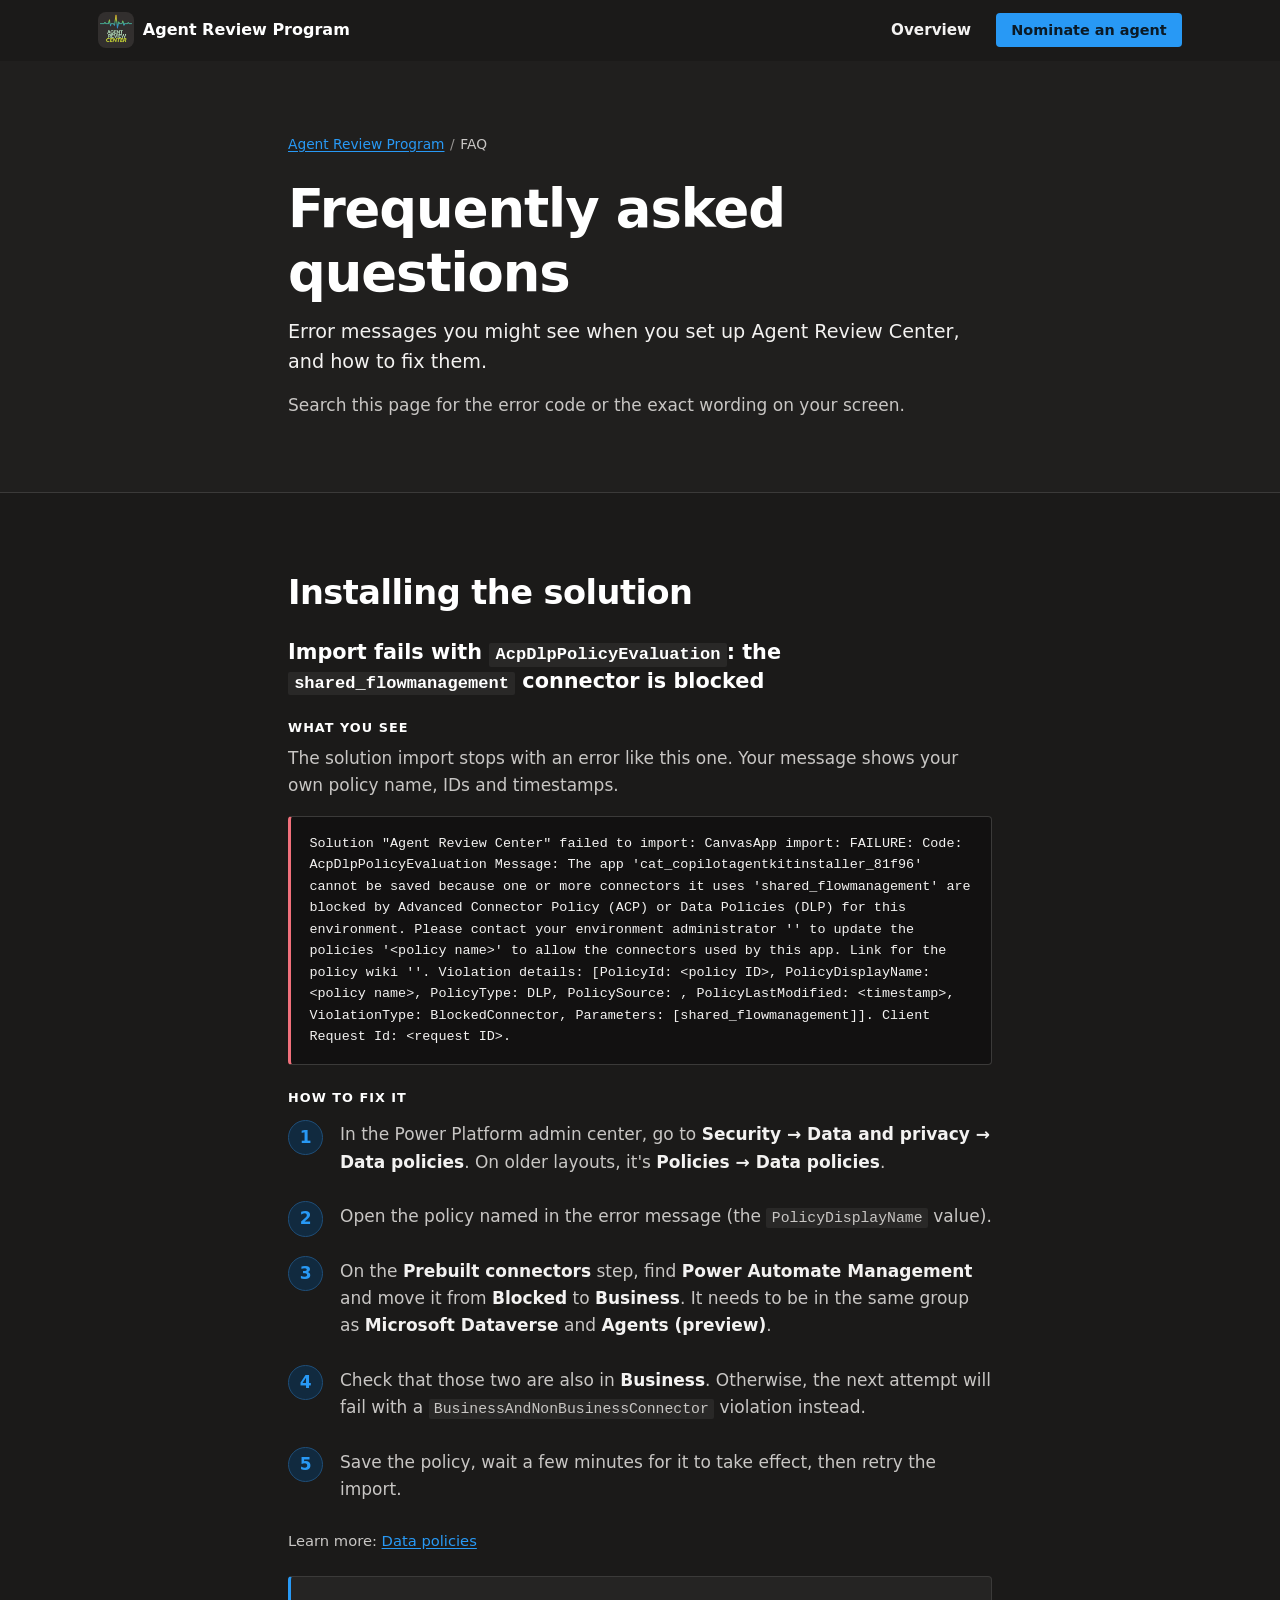
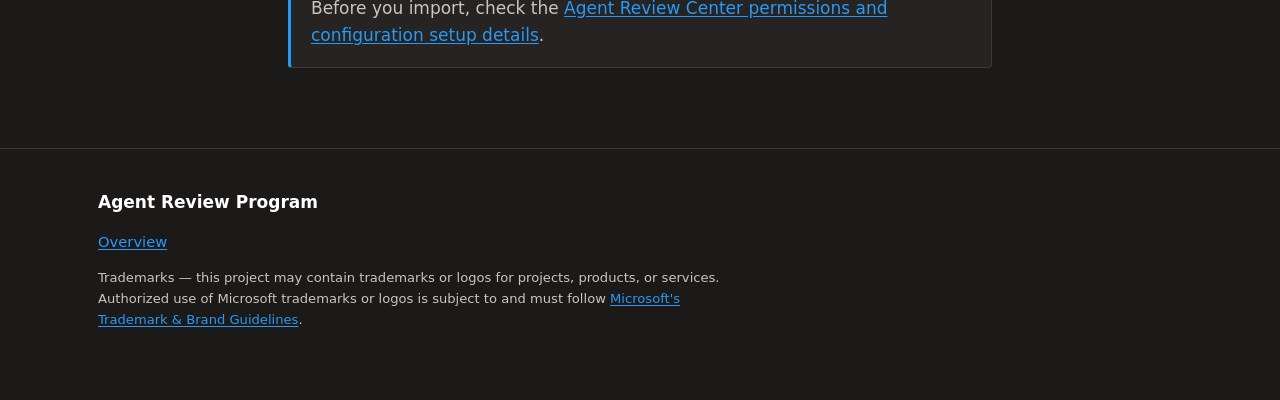
==== docs/faq.html @ d559a7c4 "Add collapsible ARC permissions/configuration setup details and FAQ page - index.html: 'Show details" ====
<!DOCTYPE html>
<html lang="en">
<head>
<meta charset="utf-8">
<meta name="viewport" content="width=device-width, initial-scale=1">
<title>FAQ — Agent Review Program</title>
<meta name="description" content="Error messages you might see when you set up Agent Review Center, and how to fix them.">
<meta name="color-scheme" content="dark">
<link rel="canonical" href="https://microsoft.github.io/AI-Solution-Review/faq.html">
<link rel="icon" href="assets/logo.png" type="image/png">
<link rel="apple-touch-icon" href="assets/logo.png">
<link rel="stylesheet" href="styles.css">
<script>document.documentElement.classList.add('js');</script>
</head>
<body class="page--reference">

<a class="skip" href="#main">Skip to main content</a>

<header class="site-header">
  <div class="wrap site-header__inner">
    <a class="brand" href="./">
      <!-- alt is empty because the wordmark beside it already names the link -->
      <img class="brand__mark" src="assets/logo.png" alt="" width="280" height="280" decoding="async">
      <span class="brand__text">Agent Review Program</span>
    </a>

    <a class="site-header__link" href="./">Overview</a>
    <a class="btn btn--primary btn--sm site-header__cta" href="./#nominate">Nominate an agent</a>
  </div>
</header>

<main id="main">

  <section class="pagehead">
    <div class="wrap wrap--narrow">
      <nav class="crumbs" aria-label="Breadcrumb">
        <ol>
          <li><a href="./">Agent Review Program</a></li>
          <li aria-current="page">FAQ</li>
        </ol>
      </nav>
      <h1 class="pagehead__title">Frequently asked questions</h1>
      <p class="pagehead__lede">
        Error messages you might see when you set up Agent Review Center, and how to fix them.
      </p>
      <p class="pagehead__body">
        Search this page for the error code or the exact wording on your screen.
      </p>
    </div>
  </section>

  <!-- ===================== INSTALLING THE SOLUTION =====================
       One <article class="faq"> per error. Give each a stable id so it can
       be linked to directly, and replace tenant-specific values in quoted
       error messages (policy names, IDs, timestamps) with placeholders:
       this page is public.
       ==================================================================== -->
  <section class="section" aria-labelledby="faq-install-h">
    <div class="wrap wrap--narrow">
      <h2 class="section__title" id="faq-install-h">Installing the solution</h2>

      <article class="faq" id="acp-dlp-blocked-connector" aria-labelledby="acp-dlp-blocked-connector-h">
        <h3 class="faq__question" id="acp-dlp-blocked-connector-h">
          Import fails with <code>AcpDlpPolicyEvaluation</code>: the <code>shared_flowmanagement</code> connector is blocked
        </h3>

        <h4 class="faq__label">What you see</h4>
        <p>The solution import stops with an error like this one. Your message shows your own policy name, IDs and timestamps.</p>
        <pre class="error-message"><code>Solution "Agent Review Center" failed to import: CanvasApp import: FAILURE: Code: AcpDlpPolicyEvaluation Message: The app 'cat_copilotagentkitinstaller_81f96' cannot be saved because one or more connectors it uses 'shared_flowmanagement' are blocked by Advanced Connector Policy (ACP) or Data Policies (DLP) for this environment. Please contact your environment administrator '' to update the policies '&lt;policy name&gt;' to allow the connectors used by this app. Link for the policy wiki ''. Violation details: [PolicyId: &lt;policy ID&gt;, PolicyDisplayName: &lt;policy name&gt;, PolicyType: DLP, PolicySource: , PolicyLastModified: &lt;timestamp&gt;, ViolationType: BlockedConnector, Parameters: [shared_flowmanagement]]. Client Request Id: &lt;request ID&gt;.</code></pre>

        <h4 class="faq__label">How to fix it</h4>
        <ol class="steps--numbered">
          <li class="steps__item">
            <p>In the Power Platform admin center, go to <strong>Security &rarr; Data and privacy &rarr; Data policies</strong>. On older layouts, it's <strong>Policies &rarr; Data policies</strong>.</p>
          </li>
          <li class="steps__item">
            <p>Open the policy named in the error message (the <code>PolicyDisplayName</code> value).</p>
          </li>
          <li class="steps__item">
            <p>On the <strong>Prebuilt connectors</strong> step, find <strong>Power Automate Management</strong> and move it from <strong>Blocked</strong> to <strong>Business</strong>. It needs to be in the same group as <strong>Microsoft Dataverse</strong> and <strong>Agents (preview)</strong>.</p>
          </li>
          <li class="steps__item">
            <p>Check that those two are also in <strong>Business</strong>. Otherwise, the next attempt will fail with a <code>BusinessAndNonBusinessConnector</code> violation instead.</p>
          </li>
          <li class="steps__item">
            <p>Save the policy, wait a few minutes for it to take effect, then retry the import.</p>
          </li>
        </ol>

        <p class="learn-more">
          Learn more:
          <a href="https://learn.microsoft.com/en-us/power-platform/admin/wp-data-loss-prevention">Data policies</a>
        </p>
      </article>

      <div class="callout faq__more">
        <p>
          Before you import, check the
          <a href="./#permissions-setup">Agent Review Center permissions and configuration setup details</a>.
        </p>
      </div>
    </div>
  </section>

</main>

<footer class="site-footer">
  <div class="wrap site-footer__inner">
    <p class="site-footer__brand">Agent Review Program</p>
    <p class="site-footer__links"><a href="./">Overview</a></p>
    <p class="site-footer__legal">
      Trademarks — this project may contain trademarks or logos for projects, products, or services.
      Authorized use of Microsoft trademarks or logos is subject to and must follow
      <a href="https://www.microsoft.com/legal/intellectualproperty/trademarks/usage/general">Microsoft's Trademark &amp; Brand Guidelines</a>.
    </p>
  </div>
</footer>

<script src="main.js" defer></script>
</body>
</html>
---- docs/styles.css ----
/* =========================================================================
   Agent Review Program — landing site

   Visual language follows Fluent 2: communication blue as the single
   accent, Fluent neutral ramp, Segoe UI Variable, small radii (2/4/8) and
   Fluent's deliberately subtle elevation. No gradients on text or
   surfaces, no glows, no decorative texture — structure comes from
   hairline rules and spacing.
   ========================================================================= */

/* ---------- tokens ---------- */
:root {
  /* Forced dark. The page ships one palette so a shared link looks the same
     for everyone — see docs/README.md. Light values are no longer defined. */

  /* Fluent communication blue, lifted for contrast on dark */
  --brand:        #2899f5;
  --brand-hover:  #4aa9f7;
  --brand-press:  #1a86dd;
  --brand-soft:   #112a3f;
  --brand-border: #1f4e78;

  /* Fluent neutrals */
  --ink:          #ffffff;
  --text:         #f3f2f1;
  --text-muted:   #c8c6c4;
  --text-faint:   #979593;   /* decorative use only, never body text */

  --border:       #3b3a39;
  --border-strong:#5d5b59;

  --bg:           #1b1a19;
  --bg-alt:       #201f1e;
  --bg-deep:      #121111;
  --surface:      #252423;
  --surface-2:    #292827;
  --surface-3:    #3b3a39;

  --ok:           #6bb700;
  --ok-soft:      #0d2b0d;
  --bad:          #f1707b;
  --bad-soft:     #3b1319;

  /* Fluent uses small radii; this is a large part of not looking generic */
  --radius-sm: 2px;
  --radius:    4px;
  --radius-lg: 8px;

  /* Fluent elevation — deepened for a dark surface */
  --shadow-2:  0 0.5px 1.5px rgba(0,0,0,.4);
  --shadow-4:  0 1.2px 3.6px rgba(0,0,0,.4);
  --shadow-8:  0 3.2px 7.2px rgba(0,0,0,.45);
  --shadow-16: 0 6.4px 14.4px rgba(0,0,0,.5);

  --maxw: 1140px;
  --maxw-narrow: 760px;

  --font: "Segoe UI Variable Text", "Segoe UI", system-ui, -apple-system,
          "Helvetica Neue", Arial, sans-serif;
  --font-display: "Segoe UI Variable Display", "Segoe UI", system-ui, -apple-system,
          "Helvetica Neue", Arial, sans-serif;
  --font-mono: ui-monospace, "Cascadia Mono", "Segoe UI Mono", Consolas, monospace;

  --agentpill-bg: #0f3a5f;
  --agentpill-fg: #f3f2f1;
}

/* ---------- base ---------- */
*, *::before, *::after { box-sizing: border-box; }

html {
  /* forced dark: also makes scrollbars, form controls and the video
     player chrome render dark regardless of the OS preference */
  color-scheme: dark;
  background: var(--bg);
  scroll-behavior: smooth;
  scroll-padding-top: 80px;
}

body {
  margin: 0;
  font-family: var(--font);
  font-size: 17px;
  line-height: 1.6;
  color: var(--text);
  background: var(--bg);
  -webkit-font-smoothing: antialiased;
}

h1, h2, h3, h4 {
  font-family: var(--font-display);
  color: var(--ink);
  line-height: 1.2;
  margin: 0 0 .5em;
  font-weight: 600;
}
p { margin: 0 0 1rem; }
p:last-child { margin-bottom: 0; }

a { color: var(--brand); text-decoration: underline; text-underline-offset: 2px; }
a:hover { color: var(--brand-hover); }

code {
  font-family: var(--font-mono);
  font-size: .87em;
  background: var(--surface-2);
  border-radius: var(--radius-sm);
  padding: .12em .36em;
}

img { max-width: 100%; }

:focus-visible { outline: 2px solid var(--brand); outline-offset: 2px; border-radius: var(--radius-sm); }

.visually-hidden {
  position: absolute !important;
  width: 1px; height: 1px; padding: 0; margin: -1px;
  overflow: hidden; clip: rect(0 0 0 0); clip-path: inset(50%);
  white-space: nowrap; border: 0;
}

.skip {
  position: absolute; left: 50%; top: .5rem;
  transform: translate(-50%, -160%);
  z-index: 100;
  background: var(--brand); color: #0b1a26;
  padding: .6rem 1.1rem; border-radius: var(--radius);
  text-decoration: none; font-weight: 600;
}
.skip:focus { transform: translate(-50%, 0); color: #0b1a26; }

.wrap { width: 100%; max-width: var(--maxw); margin-inline: auto; padding-inline: 28px; }
.wrap--narrow { max-width: var(--maxw-narrow); }

/* ---------- scroll reveal: a short fade, nothing more ---------- */
.js [data-reveal] { opacity: 0; transform: translateY(8px); }
.js [data-reveal].is-visible {
  opacity: 1; transform: none;
  transition: opacity .35s ease-out, transform .35s ease-out;
  transition-delay: var(--d, 0ms);
}

/* ---------- header ---------- */
.site-header {
  position: sticky; top: 0; z-index: 50;
  background: var(--bg);
  border-bottom: 1px solid transparent;
  transition: border-color .15s linear;
}
.site-header.is-stuck { border-bottom-color: var(--border); }

.site-header__inner { display: flex; align-items: center; gap: 1.25rem; min-height: 60px; }

.brand {
  display: inline-flex; align-items: center; gap: .55rem;
  color: var(--ink); text-decoration: none;
  font-family: var(--font-display); font-weight: 600; font-size: 1rem;
  white-space: nowrap; flex-shrink: 0;
}
.brand__mark {
  display: block; flex-shrink: 0;
  width: 36px; height: 36px;
  border-radius: var(--radius-lg);
}

.site-header__cta { flex-shrink: 0; margin-left: auto; }
.site-header__link {
  margin-left: auto;
  padding: .4rem .3rem;
  color: var(--text);
  font-size: .95rem;
  font-weight: 600;
  text-decoration: none;
  white-space: nowrap;
}
.site-header__link:hover { color: var(--ink); text-decoration: underline; }
.site-header__link + .site-header__cta { margin-left: 0; }

/* ---------- quick navigation ---------- */
.quick-nav {
  position: sticky;
  top: 60px;
  z-index: 45;
  background: var(--bg);
  border-bottom: 1px solid var(--border);
  box-shadow: var(--shadow-2);
}
.quick-nav__inner {
  display: block;
  width: 100%;
  margin-inline: auto;
  padding: .5rem 20px 0;
}
.quick-nav__label {
  display: block;
  padding-bottom: .15rem;
  color: var(--ink);
  font-size: .95rem;
  font-weight: 600;
  letter-spacing: .01em;
}
.quick-nav__list {
  display: flex;
  align-items: stretch;
  gap: .1rem;
  width: 100%;
  min-width: 0;
  margin: 0;
  padding: 0;
  overflow-x: auto;
  list-style: none;
  scrollbar-width: none;
  -ms-overflow-style: none;
  scroll-snap-type: x proximity;
}
.quick-nav__list::-webkit-scrollbar { display: none; }
.quick-nav__link {
  display: flex;
  align-items: center;
  min-height: 52px;
  padding: .7rem .65rem;
  border-bottom: 2px solid transparent;
  color: var(--text-muted);
  font-size: .95rem;
  font-weight: 600;
  line-height: 1.25;
  text-decoration: none;
  white-space: nowrap;
  scroll-snap-align: start;
}
.quick-nav__link:hover {
  background: var(--surface);
  color: var(--ink);
}
.quick-nav__link[aria-current="location"] {
  border-bottom-color: var(--brand);
  color: var(--ink);
}
.quick-nav__link:focus-visible { outline-offset: -3px; }

@media (min-width: 1760px) {
  .quick-nav {
    position: fixed;
    top: 50%;
    right: max(12px, calc((100vw - var(--maxw)) / 2 - 286px));
    width: 270px;
    transform: translateY(-50%);
    border: 1px solid var(--border);
    border-radius: var(--radius-lg);
    background: var(--surface);
    box-shadow: var(--shadow-8);
  }
  .quick-nav__inner {
    display: block;
    min-height: 0;
    padding: .9rem 0;
  }
  .quick-nav__label {
    display: block;
    padding: 0 1rem .7rem;
    font-size: .95rem;
  }
  .quick-nav__list {
    display: block;
    overflow: visible;
  }
  .quick-nav__link {
    min-height: 48px;
    padding: .7rem 1rem;
    border-bottom: 0;
    border-left: 2px solid transparent;
    white-space: normal;
  }
  .quick-nav__link[aria-current="location"] {
    border-left-color: var(--brand);
    background: var(--surface-2);
  }
}

/* ---------- buttons: solid fills, no gradients, no lift ---------- */
.btn {
  display: inline-flex; align-items: center; justify-content: center; gap: .4rem;
  font-family: var(--font); font-weight: 600; font-size: 1rem; line-height: 1.25;
  padding: .66rem 1.35rem; border-radius: var(--radius);
  border: 1px solid transparent; text-decoration: none; cursor: pointer;
  transition: background-color .1s linear, border-color .1s linear, color .1s linear;
}
/* Dark brand blue is light enough that the label must be dark to pass AA. */
.btn--primary { background: var(--brand); color: #0b1a26; }
.btn--primary:hover { background: var(--brand-hover); color: #0b1a26; }
.btn--primary:active { background: var(--brand-press); color: #0b1a26; }

.btn--ghost { background: transparent; color: var(--ink); border-color: var(--border-strong); }
.btn--ghost:hover { background: var(--surface-2); color: var(--ink); border-color: var(--text-faint); }

.btn--sm { font-size: .9rem; padding: .44rem .9rem; }
.btn--lg { font-size: 1.05rem; padding: .8rem 1.7rem; }

/* ---------- hero ---------- */
.hero { background: var(--bg); border-bottom: 1px solid var(--border); }

.hero__inner {
  display: grid;
  grid-template-columns: minmax(0, 1fr) minmax(0, 1fr);
  gap: clamp(2rem, 5vw, 4.5rem);
  align-items: center;
  padding-block: clamp(3rem, 7vw, 5.5rem);
}

/* a plain typographic label, not a badge */
.eyebrow {
  text-transform: uppercase; letter-spacing: .08em;
  font-size: .76rem; font-weight: 600; color: var(--text-muted);
  margin: 0 0 1.1rem;
}

.hero__title {
  font-size: clamp(2.3rem, 5vw, 3.5rem);
  letter-spacing: -.02em; line-height: 1.08;
  margin-bottom: 1.1rem;
  max-width: 15ch;
}

.hero__lede {
  font-size: clamp(1.08rem, 1.7vw, 1.22rem);
  line-height: 1.5; color: var(--text); margin-bottom: 1.4rem;
  max-width: 46ch;
}
.hero__body { color: var(--text-muted); max-width: 52ch; font-size: 1rem; }
.hero__actions { display: flex; flex-wrap: wrap; gap: .7rem; margin-top: 1.8rem; }

.hero__trust {
  display: flex; flex-wrap: wrap; gap: .4rem 1.5rem;
  list-style: none; margin: 1.9rem 0 0; padding: 1.1rem 0 0;
  border-top: 1px solid var(--border);
  font-size: .9rem; color: var(--text-muted);
}
.hero__trust li { display: inline-flex; align-items: center; gap: .45rem; }
.hero__trust svg { color: var(--text-faint); flex-shrink: 0; }

/* ---------- hero product shot ---------- */
.hero__visual { position: relative; }
.hero__shot {
  display: block; width: 100%; height: auto;
  border: 1px solid var(--border-strong);
  border-radius: var(--radius-lg);
  box-shadow: var(--shadow-8);
}
/* ---------- sections ---------- */
.section { padding-block: clamp(3rem, 6.5vw, 5rem); }
.section--alt { background: var(--bg-alt); border-block: 1px solid var(--border); }
.section--cta { background: var(--bg); border-top: 1px solid var(--border); }

.section__head { max-width: 58ch; margin-bottom: 2.2rem; }
.section__title { font-size: clamp(1.6rem, 2.9vw, 2.1rem); letter-spacing: -.016em; margin-bottom: .45rem; }
.section__lede { color: var(--text-muted); font-size: 1.02rem; margin: 0; }

/* ---------- screenshot gallery ---------- */
/* One up. These carry fine UI detail — scores, rule IDs, stat tiles — so they
   are shown full width at roughly half their native 2524px so the text in
   them stays legible on both standard and high-DPI screens. */
.gallery { display: grid; grid-template-columns: 1fr; gap: 3.25rem; }
.shot { margin: 0; }
.shot__img {
  display: block; width: 100%; height: auto;
  border: 1px solid var(--border-strong);
  border-radius: var(--radius-lg);
  background: var(--surface);
  box-shadow: var(--shadow-4);
}
.shot figcaption {
  margin-top: 1rem; color: var(--text-muted);
  font-size: 1rem; line-height: 1.55; max-width: 68ch;
}
.shot figcaption strong {
  display: block; color: var(--ink);
  font-family: var(--font-display); font-weight: 600;
  font-size: 1.12rem; letter-spacing: -.012em;
  margin-bottom: .25rem;
}
/* ---------- video ---------- */
.video { margin: 0; }
.video__frame {
  position: relative; aspect-ratio: 16 / 9;
  border-radius: var(--radius-lg); overflow: hidden;
  border: 1px solid var(--border-strong);
  background: var(--bg-deep);
  box-shadow: var(--shadow-8);
}
.video__embed { position: absolute; inset: 0; width: 100%; height: 100%; border: 0; display: block; background: #000; }

.video figcaption { margin-top: .85rem; color: var(--text-muted); font-size: .94rem; text-align: center; }

/* ---------- how the program runs ---------- */
.timeline { list-style: none; margin: 0; padding: 0; max-width: 72ch; }
.timeline__item { position: relative; padding-left: 2.1rem; padding-bottom: 1.6rem; }
.timeline__item:last-child { padding-bottom: 0; }

/* connector is drawn per item so the rail stops at the last marker
   rather than trailing past it */
.timeline__item:not(:last-child)::after {
  content: ""; position: absolute; left: 6px;
  top: 1.4rem; bottom: -.85rem;
  width: 1px; background: var(--border-strong);
}

/* filled marker for a session, hollow for the gaps between and after */
.timeline__item::before {
  content: ""; position: absolute; left: 0; top: .45rem;
  width: 13px; height: 13px; border-radius: 50%;
  background: var(--brand); border: 3px solid var(--bg-alt);
  box-sizing: content-box;
}
.timeline__item[data-interval]::before {
  background: var(--bg-alt); border: 2px solid var(--border-strong);
  width: 9px; height: 9px; left: 2px; top: .6rem;
}
.timeline__label {
  font-family: var(--font-display); font-weight: 600;
  color: var(--ink); font-size: 1.02rem; margin: 0 0 .15rem;
}
.timeline__text { color: var(--text-muted); font-size: .98rem; margin: 0; }

@media (min-width: 760px) {
  .timeline__item {
    display: grid; grid-template-columns: 220px minmax(0, 1fr);
    gap: 1.5rem; align-items: baseline;
  }
  .timeline__label { margin-bottom: 0; }
}

/* ---------- prerequisites ---------- */
.requirements-grid {
  display: grid;
  grid-template-columns: repeat(2, minmax(0, 1fr));
  gap: 1rem;
}
.requirement {
  padding: 1.4rem 1.5rem;
  background: var(--surface);
  border: 1px solid var(--border);
  border-radius: var(--radius-lg);
}
.requirement__title {
  margin-bottom: .45rem;
  font-size: 1.08rem;
  letter-spacing: -.01em;
}
.requirement p {
  color: var(--text-muted);
  font-size: .96rem;
  line-height: 1.55;
}
.requirement strong { color: var(--text); }

/* ---------- permissions and configurations ---------- */
.permissions-table__setting { width: 34%; }
.permissions-table__where { width: 43%; }
.permissions-table__owner { width: 23%; }
.permissions-table tbody th { width: auto; }
.permissions__lede { color: var(--text-muted); margin-bottom: 1rem; }
.roles-list {
  display: grid;
  grid-template-columns: repeat(3, minmax(0, 1fr));
  gap: 1rem;
  list-style: none;
  margin: 0;
  padding: 0;
}
.roles-list li {
  padding: 1rem 1.1rem;
  background: var(--surface);
  border: 1px solid var(--border);
  border-radius: var(--radius-lg);
  color: var(--ink);
  font-weight: 600;
}

/* ---------- permissions and configuration setup details ----------
   A native <details>, so it opens and closes without JavaScript. Hidden
   by default to keep the landing page short — see docs/README.md. */
.disclosure { margin-top: 2.4rem; }
.disclosure__toggle {
  display: inline-flex;
  align-items: center;
  gap: .7rem;
  padding: .7rem 1.2rem;
  border: 1px solid var(--border-strong);
  border-radius: var(--radius);
  color: var(--ink);
  font-weight: 600;
  line-height: 1.3;
  list-style: none;
  cursor: pointer;
  transition: background-color .1s linear, border-color .1s linear;
}
.disclosure__toggle::-webkit-details-marker { display: none; }
.disclosure__toggle::before {
  content: "";
  flex-shrink: 0;
  width: .5rem;
  height: .5rem;
  border-right: 2px solid currentColor;
  border-bottom: 2px solid currentColor;
  transform: rotate(-45deg);
  transition: transform .15s ease-out;
}
.disclosure[open] > .disclosure__toggle::before { transform: translateY(-2px) rotate(45deg); }
.disclosure__toggle:hover { background: var(--surface-2); border-color: var(--text-faint); }
.disclosure__hide { display: none; }
.disclosure[open] .disclosure__show { display: none; }
.disclosure[open] .disclosure__hide { display: inline; }

.disclosure__body {
  margin-top: 1.5rem;
  padding: clamp(1.25rem, 3.5vw, 2.25rem);
  background: var(--bg);
  border: 1px solid var(--border);
  border-radius: var(--radius-lg);
}
.disclosure__body > h3 {
  display: flex;
  align-items: center;
  gap: .7rem;
  margin: 3rem 0 .8rem;
  padding-top: 2rem;
  border-top: 1px solid var(--border);
  font-size: 1.35rem;
  letter-spacing: -.012em;
}
.disclosure__body > h3:first-child { margin-top: 0; padding-top: 0; border-top: 0; }
.disclosure__body h4 { margin: 1.9rem 0 .6rem; font-size: 1.08rem; }
.disclosure__body p,
.disclosure__body li { color: var(--text-muted); max-width: 80ch; }
.disclosure__body strong { color: var(--text); }
.disclosure__body .callout { margin: 1.4rem 0; }
.disclosure__body .callout p { margin-bottom: .4rem; }
.disclosure__body .callout p:last-child { margin-bottom: 0; }
.disclosure__body .table-wrap { margin-top: .4rem; }

.step-num {
  display: inline-grid;
  flex-shrink: 0;
  width: 2rem;
  height: 2rem;
  place-items: center;
  border: 1px solid var(--brand-border);
  border-radius: 50%;
  background: var(--brand-soft);
  color: var(--brand);
  font-size: .95rem;
  font-weight: 700;
}

.scope {
  display: inline-flex;
  align-items: center;
  gap: .55rem;
  margin-bottom: .8rem;
  color: var(--ink) !important;
  font-size: .9rem;
  font-weight: 600;
}
.scope__label {
  padding: .1rem .5rem;
  border: 1px solid var(--brand-border);
  border-radius: var(--radius-sm);
  background: var(--brand-soft);
  color: var(--brand);
  font-size: .72rem;
  letter-spacing: .08em;
  text-transform: uppercase;
}

.procedure { margin: .8rem 0 1rem; padding-left: 1.5rem; }
.procedure > li { padding-left: .3rem; margin-bottom: .55rem; }
.procedure > li::marker { color: var(--ink); font-weight: 600; }
.procedure ul { margin: .5rem 0 .2rem; padding-left: 1.2rem; }
.procedure ul li { margin-bottom: .3rem; }

.setup-shot { margin: .9rem 0 1.1rem; }
.setup-shot img {
  display: block;
  width: 100%;
  height: auto;
  border: 1px solid var(--border-strong);
  border-radius: var(--radius-lg);
  box-shadow: var(--shadow-4);
}

.learn-more { margin-top: 1rem; font-size: .92rem; }
.after-callout, .after-list { margin-top: 1.2rem; }

.checklist { margin: .6rem 0 1rem; padding: 0; list-style: none; }
.checklist li {
  position: relative;
  padding-left: 1.9rem;
  margin-bottom: .5rem;
}
.checklist li::before {
  content: "";
  position: absolute;
  top: .3rem;
  left: 0;
  width: 1rem;
  height: 1rem;
  border: 1.5px solid var(--border-strong);
  border-radius: var(--radius-sm);
}

.reference-groups {
  display: grid;
  grid-template-columns: repeat(3, minmax(0, 1fr));
  gap: 1.5rem;
}
.reference-groups h4 { margin-top: .4rem; }
.reference-groups .bullets li { font-size: .92rem; }

.setup-table__requirement { width: 20%; }
.setup-table__where { width: 30%; }
.setup-table__who { width: 20%; }
.setup-table__why { width: 30%; }
.setup-table tbody th { width: auto; }
.table tbody .table__group th {
  width: auto;
  padding-block: .55rem;
  background: var(--brand-soft);
  color: var(--ink);
  font-size: .76rem;
  letter-spacing: .07em;
  text-transform: uppercase;
}

/* ---------- FAQ page ---------- */
.faq + .faq { margin-top: 3rem; padding-top: 2.5rem; border-top: 1px solid var(--border); }
.faq__question { font-size: 1.3rem; line-height: 1.35; margin: 1.6rem 0 1.2rem; }
.faq__question code { font-size: .82em; overflow-wrap: anywhere; }
.faq__label {
  margin: 1.6rem 0 .6rem;
  color: var(--ink);
  font-size: .8rem;
  letter-spacing: .08em;
  text-transform: uppercase;
}
.faq p { color: var(--text-muted); }
.faq strong { color: var(--text); }
.faq .steps--numbered { margin-top: 1rem; }
.faq .learn-more { margin-top: 1.6rem; }
.error-message {
  margin: .8rem 0 0;
  padding: 1rem 1.15rem;
  background: var(--bg-deep);
  border: 1px solid var(--border);
  border-left: 3px solid var(--bad);
  border-radius: var(--radius);
  color: var(--text);
  font-family: var(--font-mono);
  font-size: .84rem;
  line-height: 1.6;
  white-space: pre-wrap;
  overflow-wrap: anywhere;
}
.error-message code { padding: 0; background: none; font-size: inherit; }
.faq__more { margin-top: 3rem; }
html:has(body.page--reference) { scroll-padding-top: 80px; }

/* ---------- reference content primitives ---------- */
.pagehead {
  padding-block: clamp(2.5rem, 6vw, 4.5rem);
  background: var(--bg-alt);
  border-bottom: 1px solid var(--border);
}
.pagehead__title {
  font-size: clamp(2.1rem, 5vw, 3.3rem);
  letter-spacing: -.02em;
  margin-bottom: .8rem;
}
.pagehead__lede {
  color: var(--text);
  font-size: clamp(1.08rem, 2vw, 1.2rem);
  line-height: 1.55;
}
.pagehead__body { color: var(--text-muted); }

.crumbs { margin-bottom: 1.4rem; }
.crumbs ol {
  display: flex;
  flex-wrap: wrap;
  gap: .35rem;
  list-style: none;
  margin: 0;
  padding: 0;
  color: var(--text-muted);
  font-size: .86rem;
}
.crumbs li + li::before {
  content: "/";
  margin-right: .35rem;
  color: var(--text-faint);
}

.quote,
.note,
.callout {
  margin: 1.5rem 0 0;
  padding: 1.1rem 1.25rem;
  background: var(--surface);
  border: 1px solid var(--border);
  border-left: 3px solid var(--brand);
  border-radius: var(--radius);
  color: var(--text-muted);
}
.quote { font-style: normal; }
.quote strong, .callout strong { color: var(--ink); }
.callout--warn { border-left-color: #fce100; }

.subhead {
  margin: 2.4rem 0 .85rem;
  font-size: 1.2rem;
  letter-spacing: -.01em;
}
.table-wrap {
  overflow: hidden;
  border: 1px solid var(--border);
  border-radius: var(--radius-lg);
  background: var(--surface);
}
.table {
  width: 100%;
  border-collapse: collapse;
  font-size: .94rem;
  line-height: 1.5;
}
.table th,
.table td {
  padding: .9rem 1rem;
  text-align: left;
  vertical-align: top;
}
.table thead { background: var(--surface-2); }
.table thead th {
  color: var(--ink);
  font-size: .84rem;
  letter-spacing: .01em;
}
.table tbody tr + tr { border-top: 1px solid var(--border); }
.table tbody th {
  width: 31%;
  color: var(--ink);
  font-weight: 600;
}
.table tbody td { color: var(--text-muted); }

.bullets { margin: 1rem 0; padding-left: 1.25rem; }
.bullets li { padding-left: .25rem; margin-bottom: .75rem; }
.bullets li:last-child { margin-bottom: 0; }

.steps--numbered {
  list-style: none;
  margin: 0;
  padding: 0;
  counter-reset: setup-step;
}
.steps--numbered .steps__item {
  position: relative;
  counter-increment: setup-step;
  padding: 0 0 1.7rem 3.25rem;
}
.steps--numbered .steps__item:last-child { padding-bottom: 0; }
.steps--numbered .steps__item::before {
  content: counter(setup-step);
  position: absolute;
  top: -.1rem;
  left: 0;
  display: grid;
  width: 2.2rem;
  height: 2.2rem;
  place-items: center;
  border: 1px solid var(--brand-border);
  border-radius: 50%;
  background: var(--brand-soft);
  color: var(--brand);
  font-weight: 700;
}
.steps__title { margin-bottom: .3rem; font-size: 1.08rem; }
.steps__item p { color: var(--text-muted); }
.callout__actions {
  display: flex;
  flex-wrap: wrap;
  gap: .7rem;
  margin-top: 1rem;
}

/* ---------- closing / nominate ---------- */
.closing {
  text-align: center;
  padding: clamp(2.25rem, 5vw, 3rem) 1.5rem;
  background: var(--surface); border: 1px solid var(--border);
  border-radius: var(--radius-lg);
}
.closing__title { font-size: clamp(1.5rem, 3vw, 2rem); letter-spacing: -.018em; margin-bottom: .6rem; }
.closing__text { font-size: 1.04rem; color: var(--text-muted); max-width: 50ch; margin-inline: auto; margin-bottom: 1.5rem; }

/* two nomination paths: one for the agent owner, one for Microsoft teams */
.paths {
  list-style: none; margin: 0; padding: 0;
  display: flex; flex-wrap: wrap; justify-content: center;
  gap: 1.4rem 2.25rem;
}
.path { display: flex; flex-direction: column; align-items: center; gap: .55rem; }
.path__who {
  margin: 0; font-size: .82rem; font-weight: 600;
  color: var(--text-muted);
}

/* ---------- footer ---------- */
.site-footer { border-top: 1px solid var(--border); background: var(--bg); padding-block: 2.5rem 2.75rem; }
.site-footer__brand { font-family: var(--font-display); font-weight: 600; color: var(--ink); margin-bottom: .85rem; }
.site-footer__links { font-size: .92rem; margin-bottom: .85rem; }
.site-footer__legal { color: var(--text-muted); font-size: .82rem; max-width: 78ch; }

/* =========================================================================
   responsive
   ========================================================================= */
@media (max-width: 1759px) {
  html { scroll-padding-top: 154px; }
}

@media (max-width: 1040px) {
  .hero__inner { grid-template-columns: 1fr; gap: 2.5rem; }
}

@media (max-width: 740px) {
  body { font-size: 16px; }
  .wrap { padding-inline: 20px; }
  .quick-nav__link { min-height: 48px; }
  .requirements-grid,
  .roles-list,
  .reference-groups { grid-template-columns: 1fr; }
  .disclosure__toggle { width: 100%; }
}

@media (max-width: 620px) {
  .table-wrap { overflow: visible; }
  .permissions-table colgroup,
  .setup-table colgroup { display: none; }
  .table,
  .table tbody,
  .table tr,
  .table th,
  .table td { display: block; width: 100%; }
  .table thead { position: absolute; clip: rect(0 0 0 0); clip-path: inset(50%); }
  .table tbody tr + tr { border-top: 1px solid var(--border-strong); }
  .table tbody th { padding-bottom: .25rem; background: var(--surface-2); }
  .permissions-table tbody th,
  .setup-table tbody th { width: 100%; }
  .table tbody td { padding-top: .55rem; }
  .permissions-table td[data-label]::before,
  .setup-table td[data-label]::before {
    content: attr(data-label);
    display: block;
    margin-bottom: .2rem;
    color: var(--ink);
    font-size: .78rem;
    font-weight: 600;
  }
}

/* the header carries only the brand and the primary action; below this the
   wordmark is hidden visually but kept for assistive tech, so the link
   retains an accessible name once only the logo is showing */
@media (max-width: 560px) {
  .brand__text {
    position: absolute;
    width: 1px; height: 1px; padding: 0; margin: -1px;
    overflow: hidden; clip: rect(0 0 0 0); clip-path: inset(50%);
    white-space: nowrap;
  }
  .site-header__inner { gap: .8rem; }
}

/* =========================================================================
   motion preferences
   ========================================================================= */
@media (prefers-reduced-motion: reduce) {
  html { scroll-behavior: auto; }
  *, *::before, *::after {
    animation-duration: .001ms !important;
    animation-iteration-count: 1 !important;
    transition-duration: .001ms !important;
    scroll-behavior: auto !important;
  }
  .js [data-reveal] { opacity: 1; transform: none; }
}

/* =========================================================================
   print
   ========================================================================= */
@media print {
  .site-header, .quick-nav, .skip, .hero__actions, .closing .btn, .video { display: none; }
  body { background: #fff; color: #000; font-size: 11pt; }
  .hero, .section, .section--alt, .section--cta { background: #fff; padding-block: 1rem; }
  .js [data-reveal] { opacity: 1 !important; transform: none !important; }
  .shot__img, .hero__shot { box-shadow: none; break-inside: avoid; }
}
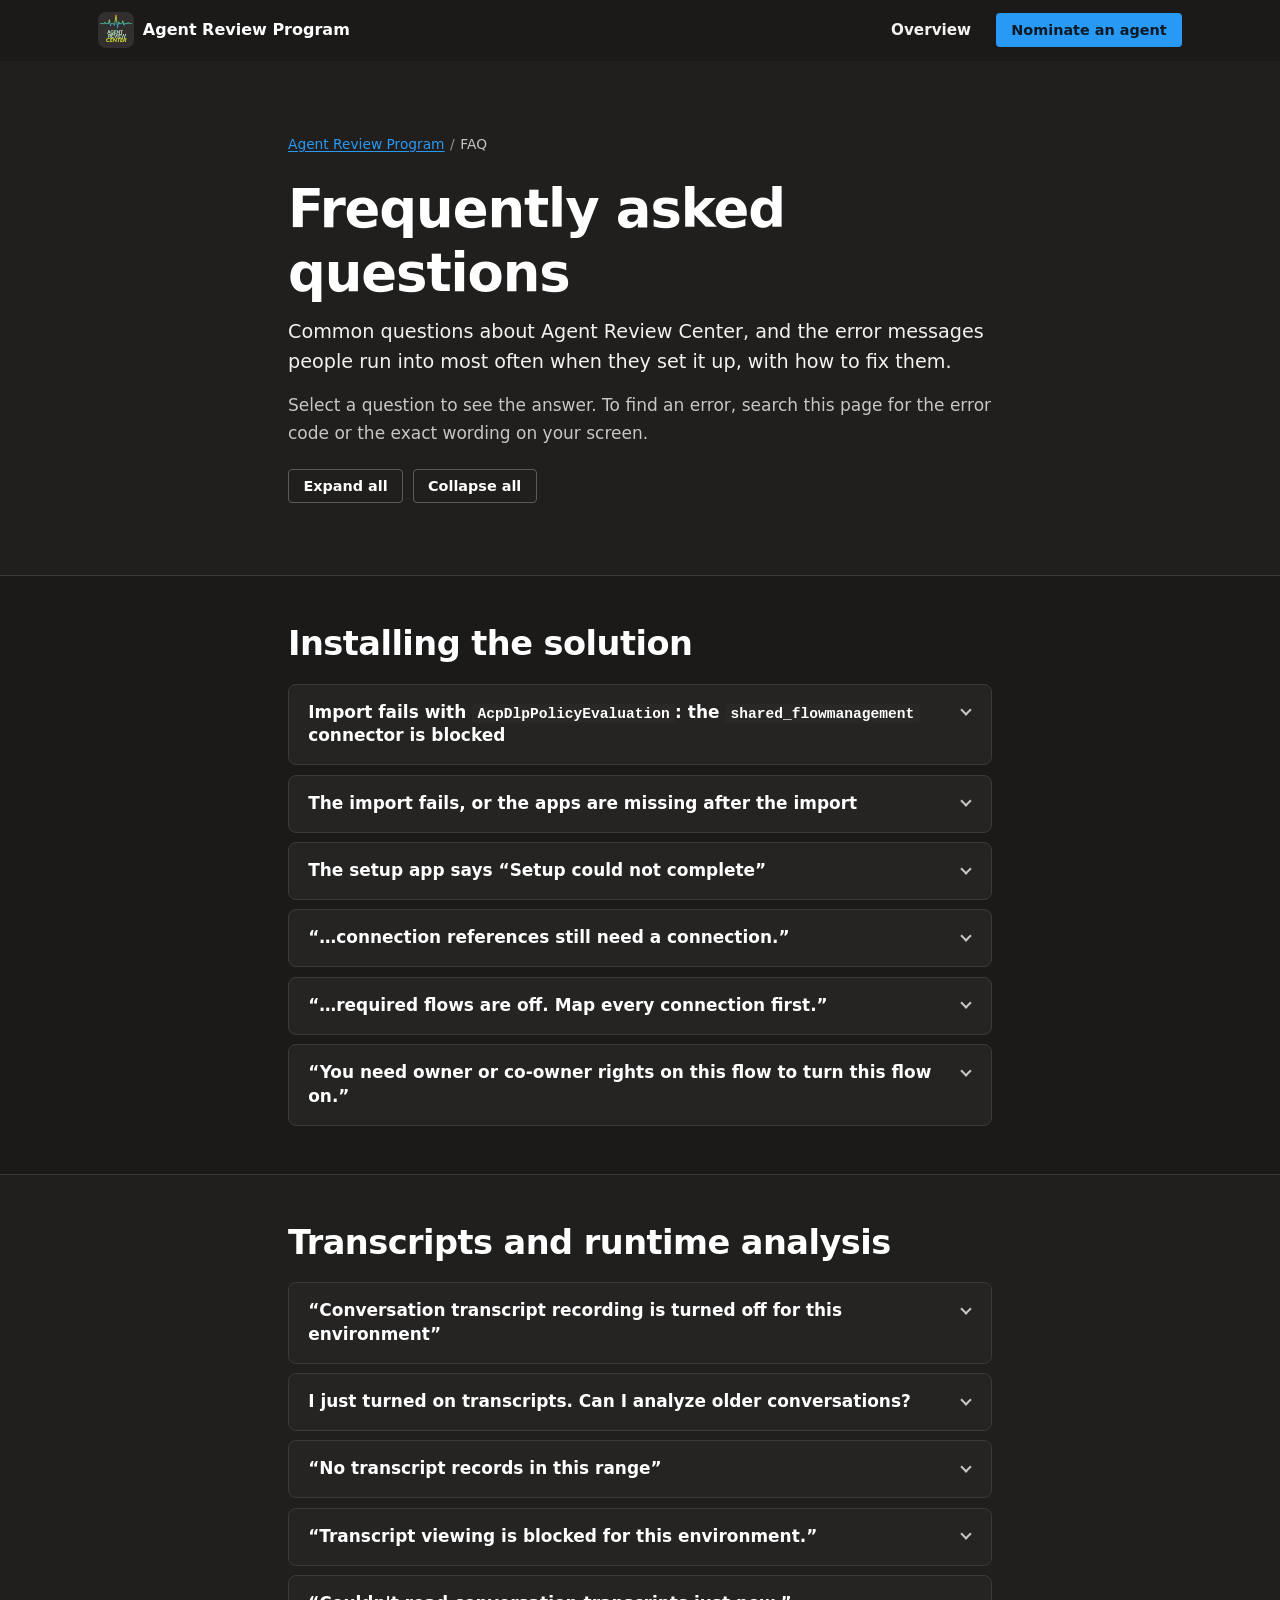
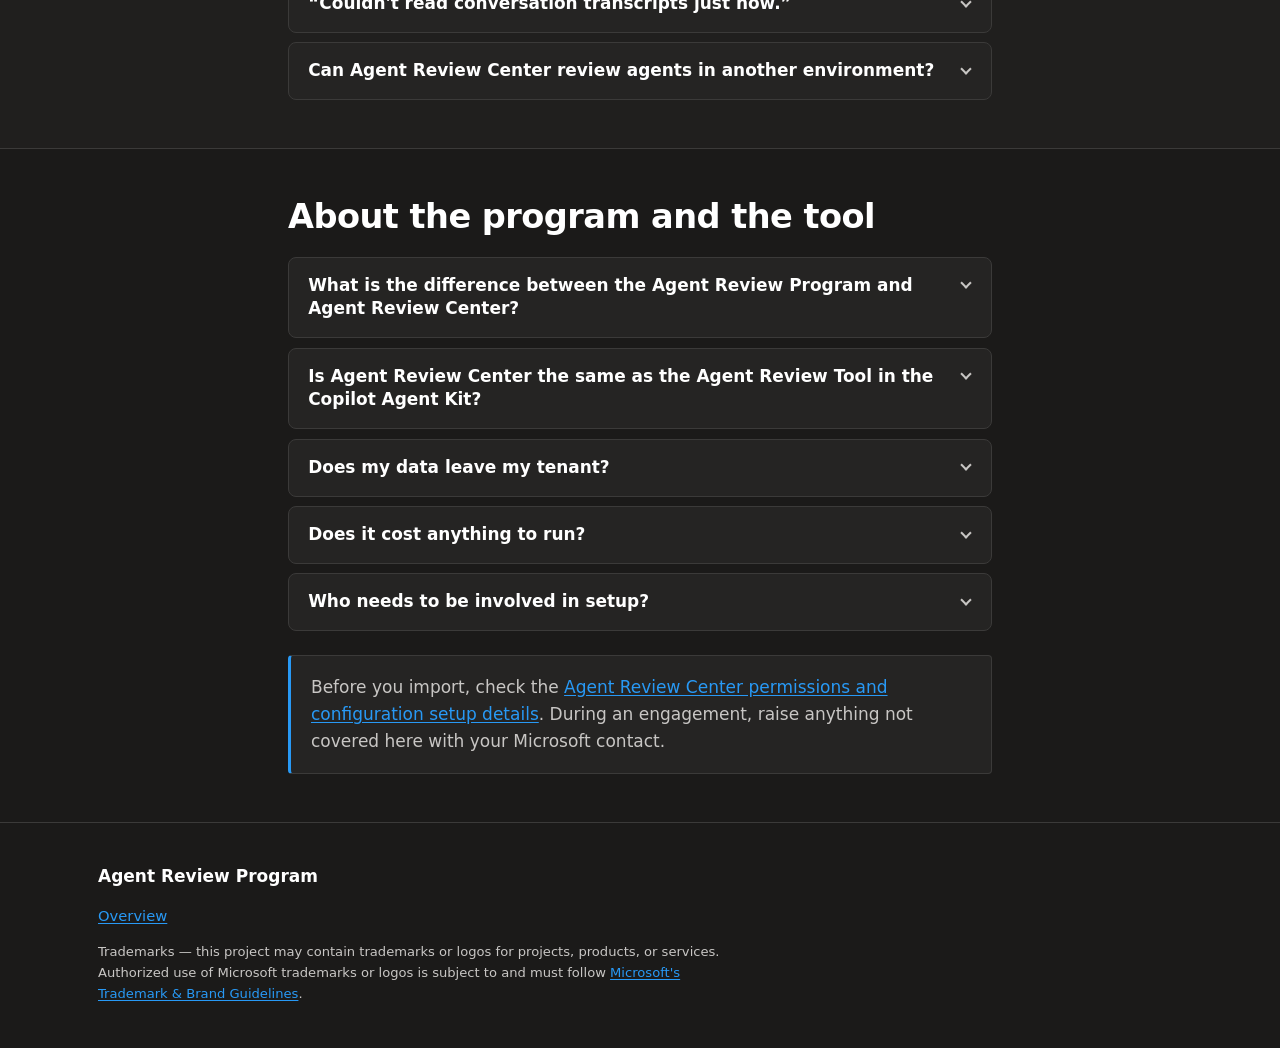
==== commit 62b7db90: "Make the FAQ page a set of collapsible questions - Every FAQ entry is a native <details>, collapsed " ====
--- a/docs/faq.html
+++ b/docs/faq.html
@@ -41,62 +41,208 @@
       </nav>
       <h1 class="pagehead__title">Frequently asked questions</h1>
       <p class="pagehead__lede">
-        Error messages you might see when you set up Agent Review Center, and how to fix them.
+        Common questions about Agent Review Center, and the error messages people run into most often
+        when they set it up, with how to fix them.
       </p>
       <p class="pagehead__body">
-        Search this page for the error code or the exact wording on your screen.
+        Select a question to see the answer. To find an error, search this page for the error code or the
+        exact wording on your screen.
       </p>
-    </div>
-  </section>
-
-  <!-- ===================== INSTALLING THE SOLUTION =====================
-       One <article class="faq"> per error. Give each a stable id so it can
-       be linked to directly, and replace tenant-specific values in quoted
-       error messages (policy names, IDs, timestamps) with placeholders:
-       this page is public.
-       ==================================================================== -->
-  <section class="section" aria-labelledby="faq-install-h">
+      <div class="faq-tools" hidden>
+        <button type="button" class="btn btn--ghost btn--sm" data-faq-toggle="open">Expand all</button>
+        <button type="button" class="btn btn--ghost btn--sm" data-faq-toggle="close">Collapse all</button>
+      </div>
+    </div>
+  </section>
+
+  <!-- ============================ FAQ ENTRIES ============================
+       One <details class="faq"> per question, collapsed by default. Give each
+       a stable id so it can be linked to directly (faq.html#<id> opens it).
+       This page is public: replace tenant-specific values in quoted error
+       messages (policy names, IDs, timestamps) with placeholders.
+       ===================================================================== -->
+
+  <!-- ===================== INSTALLING THE SOLUTION ===================== -->
+  <section class="section faq-group" aria-labelledby="faq-install-h">
     <div class="wrap wrap--narrow">
       <h2 class="section__title" id="faq-install-h">Installing the solution</h2>
 
-      <article class="faq" id="acp-dlp-blocked-connector" aria-labelledby="acp-dlp-blocked-connector-h">
-        <h3 class="faq__question" id="acp-dlp-blocked-connector-h">
+      <details class="faq" id="acp-dlp-blocked-connector">
+        <summary class="faq__question">
           Import fails with <code>AcpDlpPolicyEvaluation</code>: the <code>shared_flowmanagement</code> connector is blocked
-        </h3>
-
-        <h4 class="faq__label">What you see</h4>
-        <p>The solution import stops with an error like this one. Your message shows your own policy name, IDs and timestamps.</p>
-        <pre class="error-message"><code>Solution "Agent Review Center" failed to import: CanvasApp import: FAILURE: Code: AcpDlpPolicyEvaluation Message: The app 'cat_copilotagentkitinstaller_81f96' cannot be saved because one or more connectors it uses 'shared_flowmanagement' are blocked by Advanced Connector Policy (ACP) or Data Policies (DLP) for this environment. Please contact your environment administrator '' to update the policies '&lt;policy name&gt;' to allow the connectors used by this app. Link for the policy wiki ''. Violation details: [PolicyId: &lt;policy ID&gt;, PolicyDisplayName: &lt;policy name&gt;, PolicyType: DLP, PolicySource: , PolicyLastModified: &lt;timestamp&gt;, ViolationType: BlockedConnector, Parameters: [shared_flowmanagement]]. Client Request Id: &lt;request ID&gt;.</code></pre>
-
-        <h4 class="faq__label">How to fix it</h4>
-        <ol class="steps--numbered">
-          <li class="steps__item">
-            <p>In the Power Platform admin center, go to <strong>Security &rarr; Data and privacy &rarr; Data policies</strong>. On older layouts, it's <strong>Policies &rarr; Data policies</strong>.</p>
-          </li>
-          <li class="steps__item">
-            <p>Open the policy named in the error message (the <code>PolicyDisplayName</code> value).</p>
-          </li>
-          <li class="steps__item">
-            <p>On the <strong>Prebuilt connectors</strong> step, find <strong>Power Automate Management</strong> and move it from <strong>Blocked</strong> to <strong>Business</strong>. It needs to be in the same group as <strong>Microsoft Dataverse</strong> and <strong>Agents (preview)</strong>.</p>
-          </li>
-          <li class="steps__item">
-            <p>Check that those two are also in <strong>Business</strong>. Otherwise, the next attempt will fail with a <code>BusinessAndNonBusinessConnector</code> violation instead.</p>
-          </li>
-          <li class="steps__item">
-            <p>Save the policy, wait a few minutes for it to take effect, then retry the import.</p>
-          </li>
-        </ol>
-
-        <p class="learn-more">
-          Learn more:
-          <a href="https://learn.microsoft.com/en-us/power-platform/admin/wp-data-loss-prevention">Data policies</a>
-        </p>
-      </article>
+        </summary>
+        <div class="faq__answer">
+          <h3 class="faq__label">What you see</h3>
+          <p>The solution import stops with an error like this one. Your message shows your own policy name, IDs and timestamps.</p>
+          <pre class="error-message"><code>Solution "Agent Review Center" failed to import: CanvasApp import: FAILURE: Code: AcpDlpPolicyEvaluation Message: The app 'cat_copilotagentkitinstaller_81f96' cannot be saved because one or more connectors it uses 'shared_flowmanagement' are blocked by Advanced Connector Policy (ACP) or Data Policies (DLP) for this environment. Please contact your environment administrator '' to update the policies '&lt;policy name&gt;' to allow the connectors used by this app. Link for the policy wiki ''. Violation details: [PolicyId: &lt;policy ID&gt;, PolicyDisplayName: &lt;policy name&gt;, PolicyType: DLP, PolicySource: , PolicyLastModified: &lt;timestamp&gt;, ViolationType: BlockedConnector, Parameters: [shared_flowmanagement]]. Client Request Id: &lt;request ID&gt;.</code></pre>
+
+          <h3 class="faq__label">How to fix it</h3>
+          <ol class="steps--numbered">
+            <li class="steps__item">
+              <p>In the Power Platform admin center, go to <strong>Security &rarr; Data and privacy &rarr; Data policies</strong>. On older layouts, it's <strong>Policies &rarr; Data policies</strong>.</p>
+            </li>
+            <li class="steps__item">
+              <p>Open the policy named in the error message (the <code>PolicyDisplayName</code> value).</p>
+            </li>
+            <li class="steps__item">
+              <p>On the <strong>Prebuilt connectors</strong> step, find <strong>Power Automate Management</strong> and move it from <strong>Blocked</strong> to <strong>Business</strong>. It needs to be in the same group as <strong>Microsoft Dataverse</strong> and <strong>Agents (preview)</strong>.</p>
+            </li>
+            <li class="steps__item">
+              <p>Check that those two are also in <strong>Business</strong>. Otherwise, the next attempt will fail with a <code>BusinessAndNonBusinessConnector</code> violation instead.</p>
+            </li>
+            <li class="steps__item">
+              <p>Save the policy, wait a few minutes for it to take effect, then retry the import.</p>
+            </li>
+          </ol>
+
+          <p class="learn-more">
+            Learn more:
+            <a href="https://learn.microsoft.com/en-us/power-platform/admin/wp-data-loss-prevention">Data policies</a>
+          </p>
+        </div>
+      </details>
+
+      <details class="faq" id="import-fails-apps-missing">
+        <summary class="faq__question">The import fails, or the apps are missing after the import</summary>
+        <div class="faq__answer">
+          <p>The environment is not ready for code apps, or the import did not complete.</p>
+          <p>Confirm that <strong>Enable code apps</strong> is on in the environment, and that you are a <strong>System Administrator</strong> there. See steps <a href="./#setup-step-1">1</a> and <a href="./#setup-step-2">2</a> of the setup details.</p>
+        </div>
+      </details>
+
+      <details class="faq" id="setup-could-not-complete">
+        <summary class="faq__question">The setup app says <q>Setup could not complete</q></summary>
+        <div class="faq__answer">
+          <p>The setup app (<strong>Copilot Agent Kit Installer</strong>) could not confirm the connections or start the review workflow.</p>
+          <p>Check that both connections exist and are signed in, and that your data policies allow the <strong>Microsoft Dataverse</strong> and <strong>Agents</strong> connectors to be used together. Then open the setup app again &mdash; it repairs what it can on each run.</p>
+        </div>
+      </details>
+
+      <details class="faq" id="connection-references-need-connection">
+        <summary class="faq__question"><q>&hellip;connection references still need a connection.</q></summary>
+        <div class="faq__answer">
+          <p>A connection reference in the solution has no connection.</p>
+          <p>Run the <strong>Copilot Agent Kit Installer</strong> app, or select the connection in the readiness checklist. To check by hand, see <a href="./#setup-step-5">step 5</a> of the setup details.</p>
+        </div>
+      </details>
+
+      <details class="faq" id="required-flows-off">
+        <summary class="faq__question"><q>&hellip;required flows are off. Map every connection first.</q></summary>
+        <div class="faq__answer">
+          <p>The <strong>Review Agent Components</strong> workflow is off because a connection is missing.</p>
+          <p>Fix the connections first, then turn the flow on from the readiness checklist, or run the setup app again.</p>
+        </div>
+      </details>
+
+      <details class="faq" id="flow-owner-rights">
+        <summary class="faq__question"><q>You need owner or co-owner rights on this flow to turn this flow on.</q></summary>
+        <div class="faq__answer">
+          <p>Your account cannot change the flow's state. The user who imported the solution owns its flows and connection references.</p>
+          <p>Ask the person who installed the solution, or a System Administrator, to turn it on in Power Automate.</p>
+        </div>
+      </details>
+    </div>
+  </section>
+
+  <!-- ===================== TRANSCRIPTS AND RUNTIME ANALYSIS ===================== -->
+  <section class="section section--alt faq-group" aria-labelledby="faq-transcripts-h">
+    <div class="wrap wrap--narrow">
+      <h2 class="section__title" id="faq-transcripts-h">Transcripts and runtime analysis</h2>
+
+      <details class="faq" id="transcript-recording-off">
+        <summary class="faq__question"><q>Conversation transcript recording is turned off for this environment</q></summary>
+        <div class="faq__answer">
+          <p>There are no transcripts to analyze.</p>
+          <p>Turn on transcript recording in the agent environment &mdash; see <a href="./#setup-step-3">step 3</a> of the setup details. Recording is not retroactive: only conversations after you turn it on are saved.</p>
+        </div>
+      </details>
+
+      <details class="faq" id="older-conversations">
+        <summary class="faq__question">I just turned on transcripts. Can I analyze older conversations?</summary>
+        <div class="faq__answer">
+          <p>No. Transcript recording is not retroactive &mdash; only conversations after it was turned on are recorded. This is why we ask you to turn it on before the review period starts.</p>
+        </div>
+      </details>
+
+      <details class="faq" id="no-transcript-records">
+        <summary class="faq__question"><q>No transcript records in this range</q></summary>
+        <div class="faq__answer">
+          <p>Nothing was recorded in the dates you chose.</p>
+          <p>Widen the date range. Recording only captures conversations after it was turned on.</p>
+        </div>
+      </details>
+
+      <details class="faq" id="transcript-viewing-blocked">
+        <summary class="faq__question"><q>Transcript viewing is blocked for this environment.</q></summary>
+        <div class="faq__answer">
+          <p>The analysis still runs, but individual conversations cannot be opened to confirm a finding.</p>
+          <p>Turn on <strong>Allow agent owners and editors to see session transcripts&hellip;</strong> for the environment. See <a href="./#setup-step-3">step 3</a> of the setup details.</p>
+        </div>
+      </details>
+
+      <details class="faq" id="cannot-read-transcripts">
+        <summary class="faq__question"><q>Couldn't read conversation transcripts just now.</q></summary>
+        <div class="faq__answer">
+          <p>Transcripts could not be read at that moment.</p>
+          <p>Try again, or run the review without runtime analysis. Check that the reviewer has the <strong>Bot Transcript Viewer</strong> role &mdash; see <a href="./#setup-step-4">step 4</a> of the setup details.</p>
+        </div>
+      </details>
+
+      <details class="faq" id="other-environment">
+        <summary class="faq__question">Can Agent Review Center review agents in another environment?</summary>
+        <div class="faq__answer">
+          <p>Configuration reviews can cover agents in other environments, but conversation transcripts are only analyzed in the environment Agent Review Center runs in. To include runtime analysis, install it in the same environment as the agent.</p>
+          <p>If you see <q>Conversation transcripts are analysed only in the environment this app runs in.</q>, this is why. The configuration review still runs.</p>
+        </div>
+      </details>
+    </div>
+  </section>
+
+  <!-- ===================== ABOUT THE PROGRAM ===================== -->
+  <section class="section faq-group" aria-labelledby="faq-about-h">
+    <div class="wrap wrap--narrow">
+      <h2 class="section__title" id="faq-about-h">About the program and the tool</h2>
+
+      <details class="faq" id="program-vs-center">
+        <summary class="faq__question">What is the difference between the Agent Review Program and Agent Review Center?</summary>
+        <div class="faq__answer">
+          <p>The <strong>Agent Review Program</strong> is the expert-guided service: Microsoft experts work with you to review your agent, walk through the findings, and validate your fixes. <strong>Agent Review Center</strong> is the tool behind it. It runs in your own environment, and it stays there after the engagement so you can review your agents again whenever you want.</p>
+        </div>
+      </details>
+
+      <details class="faq" id="agent-kit">
+        <summary class="faq__question">Is Agent Review Center the same as the Agent Review Tool in the Copilot Agent Kit?</summary>
+        <div class="faq__answer">
+          <p>No. The Copilot Agent Kit includes an earlier tool called the Agent Review Tool. Agent Review Center is distributed separately, and you do not need the Copilot Agent Kit to install it. If the kit is already installed in the environment you plan to use, check with your Microsoft contact first.</p>
+        </div>
+      </details>
+
+      <details class="faq" id="data-leave-tenant">
+        <summary class="faq__question">Does my data leave my tenant?</summary>
+        <div class="faq__answer">
+          <p>Agent Review Center is installed in your own tenant and runs against your own agents. Transcripts, telemetry, and traces are analyzed where they already live, and reviews and results are stored in Dataverse tables in the environment where you install it. Results are yours &mdash; sharing them outside your team is your decision.</p>
+        </div>
+      </details>
+
+      <details class="faq" id="cost">
+        <summary class="faq__question">Does it cost anything to run?</summary>
+        <div class="faq__answer">
+          <p>Running a review consumes Copilot Credits, which must be allocated to the environment where Agent Review Center runs. Each user also needs the licenses listed in <a href="./#what-you-need">What you need to bring</a>.</p>
+        </div>
+      </details>
+
+      <details class="faq" id="who-needs-to-be-involved">
+        <summary class="faq__question">Who needs to be involved in setup?</summary>
+        <div class="faq__answer">
+          <p>A Power Platform admin for licensing, credits, and environment settings; a System Administrator in the environment to import the solution; and the reviewers themselves. See the <a href="./#setup-checklist">setup checklist</a>.</p>
+        </div>
+      </details>
 
       <div class="callout faq__more">
         <p>
           Before you import, check the
           <a href="./#permissions-setup">Agent Review Center permissions and configuration setup details</a>.
+          During an engagement, raise anything not covered here with your Microsoft contact.
         </p>
       </div>
     </div>
--- a/docs/styles.css
+++ b/docs/styles.css
@@ -631,10 +631,55 @@
   text-transform: uppercase;
 }
 
-/* ---------- FAQ page ---------- */
-.faq + .faq { margin-top: 3rem; padding-top: 2.5rem; border-top: 1px solid var(--border); }
-.faq__question { font-size: 1.3rem; line-height: 1.35; margin: 1.6rem 0 1.2rem; }
-.faq__question code { font-size: .82em; overflow-wrap: anywhere; }
+/* ---------- FAQ page ----------
+   Each question is a native <details>, collapsed by default. */
+.faq-tools { display: flex; flex-wrap: wrap; gap: .6rem; margin-top: 1.4rem; }
+.faq-tools[hidden] { display: none; }
+.faq-group { padding-block: clamp(2rem, 4vw, 3rem); }
+.faq-group .section__title { margin-bottom: 1.2rem; }
+
+.faq {
+  background: var(--surface);
+  border: 1px solid var(--border);
+  border-radius: var(--radius-lg);
+}
+.faq + .faq { margin-top: .6rem; }
+.faq[open] { border-color: var(--border-strong); }
+
+.faq__question {
+  position: relative;
+  display: block;
+  padding: 1rem 3rem 1rem 1.2rem;
+  color: var(--ink);
+  font-family: var(--font-display);
+  font-size: 1.06rem;
+  font-weight: 600;
+  line-height: 1.4;
+  list-style: none;
+  cursor: pointer;
+  border-radius: var(--radius-lg);
+}
+.faq__question::-webkit-details-marker { display: none; }
+.faq__question::after {
+  content: "";
+  position: absolute;
+  top: 1.35rem;
+  right: 1.3rem;
+  width: .5rem;
+  height: .5rem;
+  border-right: 2px solid var(--text-muted);
+  border-bottom: 2px solid var(--text-muted);
+  transform: rotate(45deg);
+  transition: transform .15s ease-out;
+}
+.faq[open] > .faq__question::after { transform: translateY(3px) rotate(-135deg); }
+.faq__question:hover { background: var(--surface-2); }
+.faq[open] > .faq__question { border-bottom: 1px solid var(--border); border-radius: var(--radius-lg) var(--radius-lg) 0 0; }
+.faq__question code { font-size: .86em; overflow-wrap: anywhere; }
+.faq__question q { quotes: "\201C" "\201D" "\2018" "\2019"; }
+
+.faq__answer { padding: 1.1rem 1.2rem 1.3rem; }
+.faq__answer > :first-child { margin-top: 0; }
 .faq__label {
   margin: 1.6rem 0 .6rem;
   color: var(--ink);
@@ -661,7 +706,7 @@
   overflow-wrap: anywhere;
 }
 .error-message code { padding: 0; background: none; font-size: inherit; }
-.faq__more { margin-top: 3rem; }
+.faq__more { margin-top: 2.5rem; }
 html:has(body.page--reference) { scroll-padding-top: 80px; }
 
 /* ---------- reference content primitives ---------- */
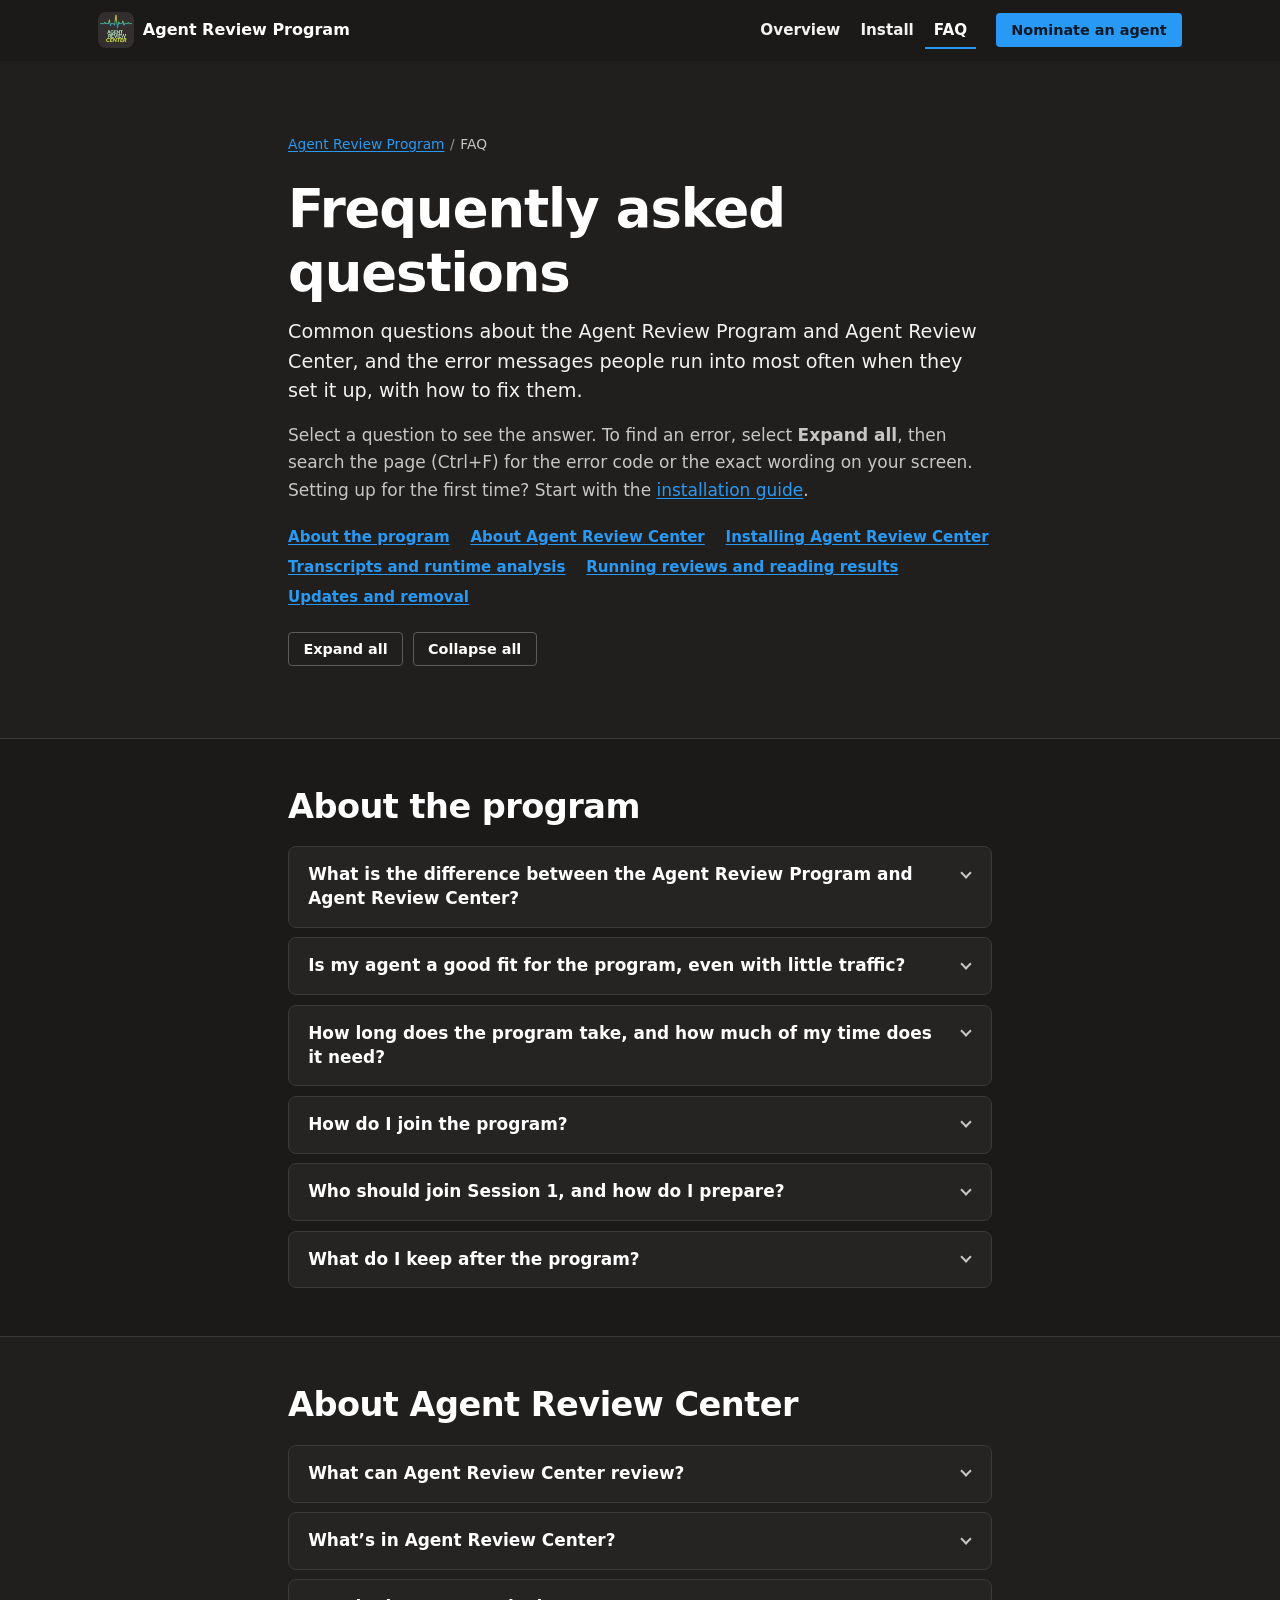
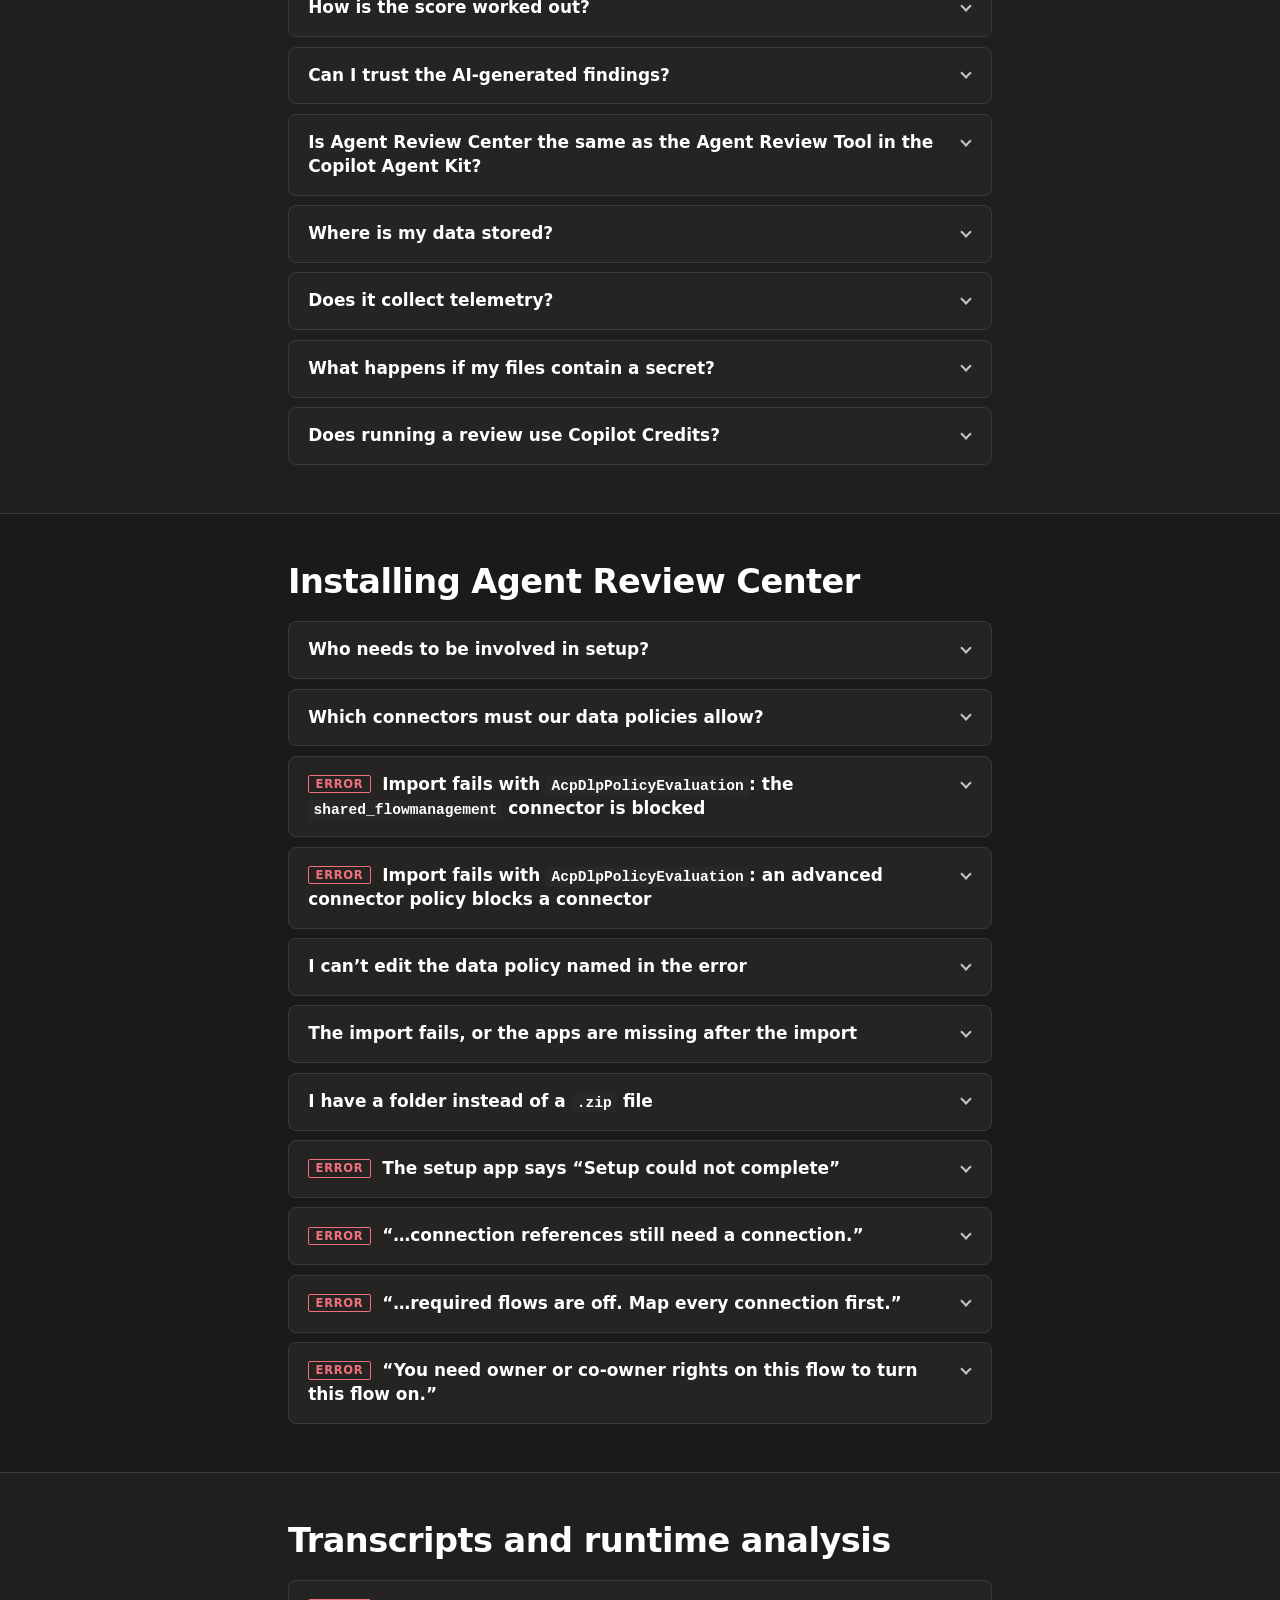
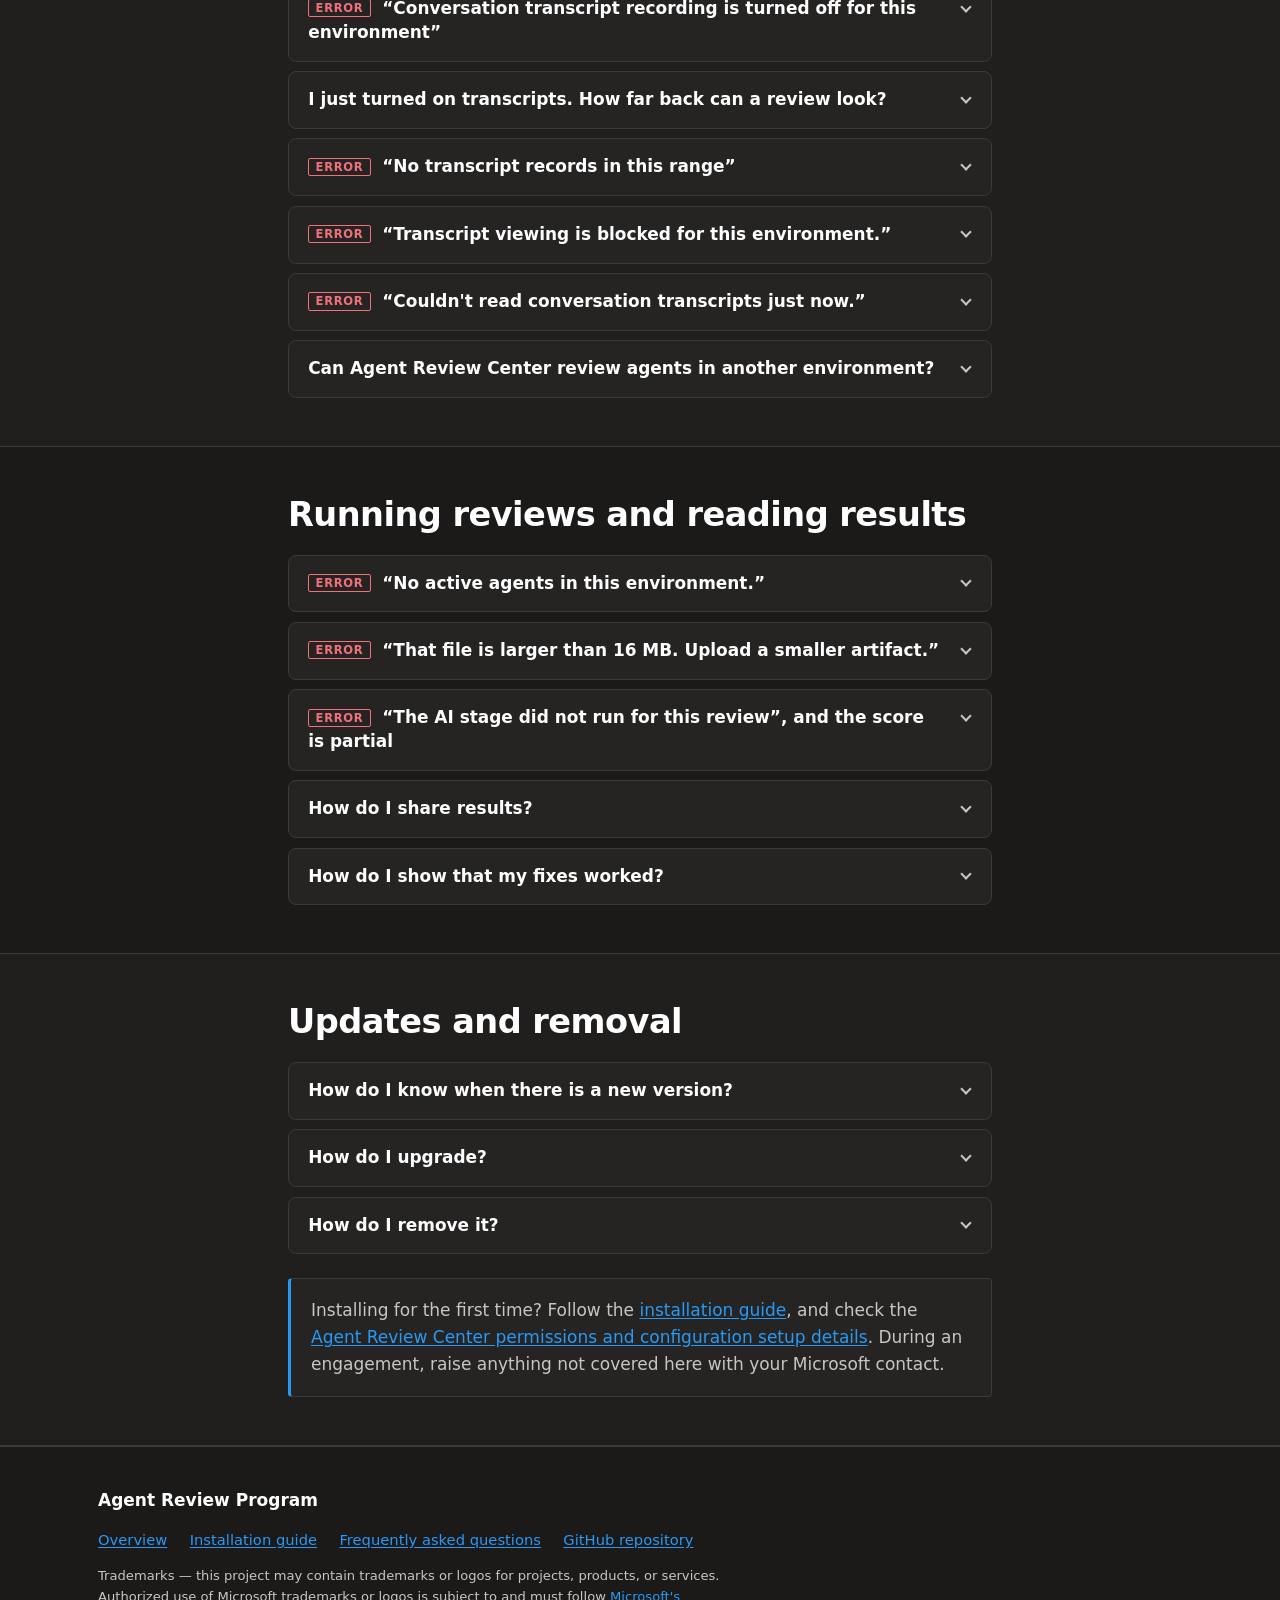
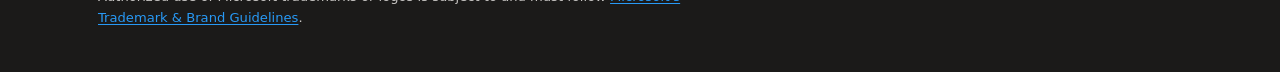
==== commit 4b835938: "Explain the program and Agent Review Center, add install guide, expand FAQ Multi-agent pass (3 resea" ====
--- a/docs/faq.html
+++ b/docs/faq.html
@@ -4,8 +4,18 @@
 <meta charset="utf-8">
 <meta name="viewport" content="width=device-width, initial-scale=1">
 <title>FAQ — Agent Review Program</title>
-<meta name="description" content="Error messages you might see when you set up Agent Review Center, and how to fix them.">
+<meta name="description" content="Common questions about the Agent Review Program and Agent Review Center, and the error messages you might see when you set it up, with how to fix them.">
 <meta name="color-scheme" content="dark">
+
+<meta property="og:type" content="article">
+<meta property="og:title" content="Agent Review Program FAQ">
+<meta property="og:description" content="Common questions about the Agent Review Program and Agent Review Center, and the error messages you might see when you set it up, with how to fix them.">
+<meta property="og:url" content="https://microsoft.github.io/AI-Solution-Review/faq.html">
+<meta property="og:image" content="https://microsoft.github.io/AI-Solution-Review/assets/og-card.png">
+<meta property="og:image:width" content="1200">
+<meta property="og:image:height" content="630">
+<meta property="og:image:alt" content="Agent Review Center logo">
+<meta name="twitter:card" content="summary_large_image">
 <link rel="canonical" href="https://microsoft.github.io/AI-Solution-Review/faq.html">
 <link rel="icon" href="assets/logo.png" type="image/png">
 <link rel="apple-touch-icon" href="assets/logo.png">
@@ -24,7 +34,13 @@
       <span class="brand__text">Agent Review Program</span>
     </a>
 
-    <a class="site-header__link" href="./">Overview</a>
+    <nav class="site-nav" aria-label="Site">
+      <ul class="site-nav__list">
+        <li class="site-nav__item site-nav__item--home"><a class="site-nav__link" href="./">Overview</a></li>
+        <li class="site-nav__item"><a class="site-nav__link" href="install.html">Install</a></li>
+        <li class="site-nav__item"><a class="site-nav__link" href="faq.html" aria-current="page">FAQ</a></li>
+      </ul>
+    </nav>
     <a class="btn btn--primary btn--sm site-header__cta" href="./#nominate">Nominate an agent</a>
   </div>
 </header>
@@ -41,13 +57,24 @@
       </nav>
       <h1 class="pagehead__title">Frequently asked questions</h1>
       <p class="pagehead__lede">
-        Common questions about Agent Review Center, and the error messages people run into most often
-        when they set it up, with how to fix them.
+        Common questions about the Agent Review Program and Agent Review Center, and the error messages
+        people run into most often when they set it up, with how to fix them.
       </p>
       <p class="pagehead__body">
-        Select a question to see the answer. To find an error, search this page for the error code or the
-        exact wording on your screen.
+        Select a question to see the answer. To find an error, select <strong>Expand all</strong>, then
+        search the page (Ctrl+F) for the error code or the exact wording on your screen. Setting up for
+        the first time? Start with the <a href="install.html">installation guide</a>.
       </p>
+      <nav class="faq-toc" aria-label="FAQ sections">
+        <ul>
+          <li><a href="#faq-program-h">About the program</a></li>
+          <li><a href="#faq-about-h">About Agent Review Center</a></li>
+          <li><a href="#faq-install-h">Installing Agent Review Center</a></li>
+          <li><a href="#faq-transcripts-h">Transcripts and runtime analysis</a></li>
+          <li><a href="#faq-results-h">Running reviews and reading results</a></li>
+          <li><a href="#faq-updates-h">Updates and removal</a></li>
+        </ul>
+      </nav>
       <div class="faq-tools" hidden>
         <button type="button" class="btn btn--ghost btn--sm" data-faq-toggle="open">Expand all</button>
         <button type="button" class="btn btn--ghost btn--sm" data-faq-toggle="close">Collapse all</button>
@@ -58,25 +85,182 @@
   <!-- ============================ FAQ ENTRIES ============================
        One <details class="faq"> per question, collapsed by default. Give each
        a stable id so it can be linked to directly (faq.html#<id> opens it).
+       Never rename or remove an id: other pages and outside links use them.
        This page is public: replace tenant-specific values in quoted error
        messages (policy names, IDs, timestamps) with placeholders.
        ===================================================================== -->
 
-  <!-- ===================== INSTALLING THE SOLUTION ===================== -->
+  <!-- ===================== ABOUT THE PROGRAM ===================== -->
+  <section class="section faq-group" aria-labelledby="faq-program-h">
+    <div class="wrap wrap--narrow">
+      <h2 class="section__title" id="faq-program-h">About the program</h2>
+
+      <details class="faq" id="program-vs-center">
+        <summary class="faq__question">What is the difference between the Agent Review Program and Agent Review Center?</summary>
+        <div class="faq__answer">
+          <p>The <strong>Agent Review Program</strong> is the expert-guided service: Microsoft experts work with you to review your agent, walk through the findings, and validate your fixes. <strong>Agent Review Center</strong> is the tool behind it. It runs in your own environment, and it stays there after the engagement so you can review your agents again whenever you want.</p>
+          <p>See <a href="./#program-and-center">The program and the tool</a>.</p>
+        </div>
+      </details>
+
+      <details class="faq" id="program-fit">
+        <summary class="faq__question">Is my agent a good fit for the program, even with little traffic?</summary>
+        <div class="faq__answer">
+          <p>The program suits an agent in <strong>testing, pilot, or production</strong> that has a meaningful user base and enough real conversations for the findings to tell you something.</p>
+          <p id="little-traffic">An agent with little or no traffic can still have its configuration and orchestration reviewed, but the runtime analysis will have little to work with. Turn on transcript recording now, so conversations build up before the review.</p>
+          <p>Not sure? Ask your Microsoft contact, who scopes it with you before Session&nbsp;1.</p>
+        </div>
+      </details>
+
+      <details class="faq" id="program-time">
+        <summary class="faq__question">How long does the program take, and how much of my time does it need?</summary>
+        <div class="faq__answer">
+          <p>Three sessions across four weeks: a 1-hour session in week 1, then 1&ndash;2 hour sessions in weeks 2 and 4. You make the agreed fixes in week 3. Plan for one named owner with about <strong>3&ndash;6 hours</strong> across the sessions. See <a href="./#how-it-runs">How the program runs</a>.</p>
+        </div>
+      </details>
+
+      <details class="faq" id="how-to-join">
+        <summary class="faq__question">How do I join the program?</summary>
+        <div class="faq__answer">
+          <p>Use the <a href="./#nominate">nomination options</a> on the overview page, or ask the Microsoft team you already work with about the Agent Review Program. Your Microsoft contact scopes it with you before anything starts.</p>
+        </div>
+      </details>
+
+      <details class="faq" id="prepare-session-1">
+        <summary class="faq__question">Who should join Session 1, and how do I prepare?</summary>
+        <div class="faq__answer">
+          <p><strong>Who:</strong> the agent&rsquo;s owner, the person who will work on the agent. Session&nbsp;1 includes setting up Agent Review Center, so also have someone available who can change environment settings and assign roles: a Power Platform admin, an environment admin, or a System Administrator.</p>
+          <p><strong>Before the session:</strong></p>
+          <ul class="bullets">
+            <li>Turn on transcript recording in the agent&rsquo;s environment as early as you can. It is not retroactive.</li>
+            <li>Ask your admin to work through steps 1 to 3 of the <a href="install.html">installation guide</a>: environment settings, and data policies that allow the three connectors.</li>
+            <li>Be ready to talk about the agent&rsquo;s use case, target users, and deployment stage, what success looks like, and your top concerns.</li>
+          </ul>
+        </div>
+      </details>
+
+      <details class="faq" id="what-you-keep">
+        <summary class="faq__question">What do I keep after the program?</summary>
+        <div class="faq__answer">
+          <p>Agent Review Center stays installed in your environment, with your reviews and their snapshots, so you can review your agents again whenever you need to. You can also download any result as a PDF or JSON report.</p>
+        </div>
+      </details>
+    </div>
+  </section>
+
+  <!-- ===================== ABOUT AGENT REVIEW CENTER ===================== -->
+  <section class="section section--alt faq-group" aria-labelledby="faq-about-h">
+    <div class="wrap wrap--narrow">
+      <h2 class="section__title" id="faq-about-h">About Agent Review Center</h2>
+
+      <details class="faq" id="what-can-it-review">
+        <summary class="faq__question">What can Agent Review Center review?</summary>
+        <div class="faq__answer">
+          <p><strong>Copilot Studio agents</strong> in your environment, and <strong>declarative agents</strong> and <strong>skills</strong> uploaded as files (<code>.zip</code>, <code>.md</code>, <code>.yaml</code>, <code>.yml</code>, or <code>.json</code>).</p>
+          <p>Runtime analysis from conversation transcripts is available for Copilot Studio agents in the environment where Agent Review Center runs. Declarative agents and skills are reviewed from their files, so live connected agents can&rsquo;t be looked up.</p>
+        </div>
+      </details>
+
+      <details class="faq" id="whats-included">
+        <summary class="faq__question">What&rsquo;s in Agent Review Center?</summary>
+        <div class="faq__answer">
+          <ul class="bullets">
+            <li><strong>Scorecard:</strong> a grade and a score rolled up across the agents you review, with a tab for each agent.</li>
+            <li><strong>Findings:</strong> filter by component and status. Mark a rule as a manual pass when it doesn&rsquo;t apply to your agent.</li>
+            <li><strong>Architecture map:</strong> how instructions, skills, tools, and knowledge connect, with a keyboard-accessible list view.</li>
+            <li><strong>Runtime views:</strong> Errors, Latency, and Knowledge, from your own conversation transcripts.</li>
+            <li><strong>Agent Debugger:</strong> step through one conversation: the steps the agent took, tool calls, a performance timeline, and estimated Copilot Credits.</li>
+            <li><strong>Snapshots and progress:</strong> every run is kept unchanged, so you can compare results over time.</li>
+            <li><strong>Share results:</strong> download a result as a PDF or JSON report.</li>
+            <li><strong>Readiness checklist:</strong> checks that the environment is set up, and <strong>Copy admin link</strong> sends your admin straight to the setting to change.</li>
+          </ul>
+        </div>
+      </details>
+
+      <details class="faq" id="how-scoring-works">
+        <summary class="faq__question">How is the score worked out?</summary>
+        <div class="faq__answer">
+          <p>Each review gives a letter grade and a score out of 100. When a review covers several agents, the rolled-up score combines them, and each agent has its own tab with its own score.</p>
+          <p>The review summary shows the score and weight of each area that was checked. If the AI-assisted checks don&rsquo;t run, their weight is spread across the rest and the score is marked as partial.</p>
+        </div>
+      </details>
+
+      <details class="faq" id="findings-always-right">
+        <summary class="faq__question">Can I trust the AI-generated findings?</summary>
+        <div class="faq__answer">
+          <p>Findings labeled <strong>AI generated</strong> come from the AI-assisted checks, and AI-generated content may be incorrect. Each finding shows its evidence and references so you can check it before you act.</p>
+          <p>If a rule doesn&rsquo;t apply to your agent, select <strong>Mark as manual pass</strong> from the menu beside it. <strong>Restore the review&rsquo;s verdict</strong> undoes it.</p>
+        </div>
+      </details>
+
+      <details class="faq" id="agent-kit">
+        <summary class="faq__question">Is Agent Review Center the same as the Agent Review Tool in the Copilot Agent Kit?</summary>
+        <div class="faq__answer">
+          <p>No. The Copilot Agent Kit includes an earlier tool called the Agent Review Tool. Agent Review Center is distributed separately, as its own managed solution. If the kit is already installed in the environment you plan to use, check with your Microsoft contact before you import Agent Review Center.</p>
+        </div>
+      </details>
+
+      <details class="faq" id="data-leave-tenant">
+        <summary class="faq__question">Where is my data stored?</summary>
+        <div class="faq__answer">
+          <p>Agent Review Center is installed in, and runs in, a Power Platform environment in your own tenant, against your own agents. Reviews and results are stored in Dataverse tables in that environment. Results are yours: sharing them outside your team is your decision.</p>
+          <p>For detailed data-handling questions, ask your Microsoft contact.</p>
+        </div>
+      </details>
+
+      <details class="faq" id="telemetry">
+        <summary class="faq__question">Does it collect telemetry?</summary>
+        <div class="faq__answer">
+          <p>The solution includes a cloud flow, <strong>Global | LogFeatureTelemetry I ARC</strong>, that the app calls when you use a feature, for example creating or re-running a review. The flow contains no connectors. For detailed data-handling questions, ask your Microsoft contact.</p>
+        </div>
+      </details>
+
+      <details class="faq" id="secrets-in-files">
+        <summary class="faq__question">What happens if my files contain a secret?</summary>
+        <div class="faq__answer">
+          <p>If something in an uploaded file looks like a credential, it is withheld from the AI-assisted checks and reported as a finding. Remove the secret from the files, and review again.</p>
+        </div>
+      </details>
+
+      <details class="faq" id="cost">
+        <summary class="faq__question">Does running a review use Copilot Credits?</summary>
+        <div class="faq__answer">
+          <p>Yes. Running a review consumes Copilot Credits, which must be allocated to the environment where Agent Review Center runs. Each user also needs the licenses listed in <a href="./#what-you-need">What you need to bring</a>.</p>
+        </div>
+      </details>
+    </div>
+  </section>
+
+  <!-- ===================== INSTALLING AGENT REVIEW CENTER ===================== -->
   <section class="section faq-group" aria-labelledby="faq-install-h">
     <div class="wrap wrap--narrow">
-      <h2 class="section__title" id="faq-install-h">Installing the solution</h2>
+      <h2 class="section__title" id="faq-install-h">Installing Agent Review Center</h2>
+
+      <details class="faq" id="who-needs-to-be-involved">
+        <summary class="faq__question">Who needs to be involved in setup?</summary>
+        <div class="faq__answer">
+          <p>A Power Platform admin for licensing, credits, data policies, and environment settings; a System Administrator in the environment to import the solution; the agent owner, to share the agent; and the reviewers themselves. See <a href="install.html#roles">who&rsquo;s who</a> in the installation guide, and the <a href="./#setup-checklist">setup checklist</a>.</p>
+        </div>
+      </details>
+
+      <details class="faq" id="which-connectors">
+        <summary class="faq__question">Which connectors must our data policies allow?</summary>
+        <div class="faq__answer">
+          <p>Three, together in the same group: <strong>Microsoft Dataverse</strong>, <strong>Agents</strong>, and <strong>Power Automate Management</strong>. The setup app uses Power Automate Management, and the import fails if it is blocked.</p>
+          <p>If your environment uses advanced connector policies, add all three to the allowed list. See <a href="install.html#data-policies">Data policies and connectors</a> in the installation guide.</p>
+        </div>
+      </details>
 
       <details class="faq" id="acp-dlp-blocked-connector">
         <summary class="faq__question">
-          Import fails with <code>AcpDlpPolicyEvaluation</code>: the <code>shared_flowmanagement</code> connector is blocked
+          <span class="faq__tag">Error</span> Import fails with <code>AcpDlpPolicyEvaluation</code>: the <code>shared_flowmanagement</code> connector is blocked
         </summary>
         <div class="faq__answer">
-          <h3 class="faq__label">What you see</h3>
-          <p>The solution import stops with an error like this one. Your message shows your own policy name, IDs and timestamps.</p>
+          <p class="faq__label">What you see</p>
+          <p>The solution import stops with an error like this one. Your message shows your own policy name, IDs, and timestamps.</p>
           <pre class="error-message"><code>Solution "Agent Review Center" failed to import: CanvasApp import: FAILURE: Code: AcpDlpPolicyEvaluation Message: The app 'cat_copilotagentkitinstaller_81f96' cannot be saved because one or more connectors it uses 'shared_flowmanagement' are blocked by Advanced Connector Policy (ACP) or Data Policies (DLP) for this environment. Please contact your environment administrator '' to update the policies '&lt;policy name&gt;' to allow the connectors used by this app. Link for the policy wiki ''. Violation details: [PolicyId: &lt;policy ID&gt;, PolicyDisplayName: &lt;policy name&gt;, PolicyType: DLP, PolicySource: , PolicyLastModified: &lt;timestamp&gt;, ViolationType: BlockedConnector, Parameters: [shared_flowmanagement]]. Client Request Id: &lt;request ID&gt;.</code></pre>
 
-          <h3 class="faq__label">How to fix it</h3>
+          <p class="faq__label">How to fix it</p>
           <ol class="steps--numbered">
             <li class="steps__item">
               <p>In the Power Platform admin center, go to <strong>Security &rarr; Data and privacy &rarr; Data policies</strong>. On older layouts, it's <strong>Policies &rarr; Data policies</strong>.</p>
@@ -97,7 +281,51 @@
 
           <p class="learn-more">
             Learn more:
-            <a href="https://learn.microsoft.com/en-us/power-platform/admin/wp-data-loss-prevention">Data policies</a>
+            <a href="https://learn.microsoft.com/en-us/power-platform/admin/wp-data-loss-prevention">Data policies</a> &middot;
+            <a href="install.html#data-policies">Data policies and connectors</a> in the installation guide
+          </p>
+        </div>
+      </details>
+
+      <details class="faq" id="acp-agents-connector-blocked">
+        <summary class="faq__question"><span class="faq__tag">Error</span> Import fails with <code>AcpDlpPolicyEvaluation</code>: an advanced connector policy blocks a connector</summary>
+        <div class="faq__answer">
+          <p class="faq__label">What you see</p>
+          <p>The import stops with an <code>AcpDlpPolicyEvaluation</code> error, like the one in the previous question. This time the violation names an <strong>Advanced Connector Policy (ACP)</strong>, and the blocked connector can be a different one, such as <code>shared_agentnode</code>, the <strong>Agents</strong> connector.</p>
+
+          <p class="faq__label">Why it happens</p>
+          <p>Advanced connector policies block every connector that isn&rsquo;t explicitly allowed, including new ones.</p>
+
+          <p class="faq__label">How to fix it</p>
+          <ol class="steps--numbered">
+            <li class="steps__item">
+              <p>Find where the policy is set. An environment has at most one advanced connector policy: set on the environment itself, or inherited from its environment group.</p>
+            </li>
+            <li class="steps__item">
+              <p><strong>For a single environment:</strong> in the Power Platform admin center, select <strong>Security &gt; Data and privacy &gt; Advanced connector policies</strong>. <strong>For an environment group:</strong> select <strong>Manage &gt; Environment groups</strong>, open the group, and select <strong>Rules &gt; Advanced connector policies</strong>.</p>
+            </li>
+            <li class="steps__item">
+              <p>Add all three connectors the solution needs: <strong>Microsoft Dataverse</strong>, <strong>Agents</strong>, and <strong>Power Automate Management</strong>. Then select <strong>Save</strong>. For an environment group, also select <strong>Publish rules</strong>.</p>
+            </li>
+            <li class="steps__item">
+              <p>Wait a few minutes, then retry the import.</p>
+            </li>
+          </ol>
+
+          <p class="learn-more">
+            Learn more:
+            <a href="https://learn.microsoft.com/en-us/power-platform/admin/advanced-connector-policies">Advanced connector policies</a>
+          </p>
+        </div>
+      </details>
+
+      <details class="faq" id="cannot-edit-policy">
+        <summary class="faq__question">I can&rsquo;t edit the data policy named in the error</summary>
+        <div class="faq__answer">
+          <p>Environment admins can&rsquo;t edit tenant-level policies. Ask a Power Platform admin to make the change, and send them <a href="install.html#data-policies">Data policies and connectors</a> from the installation guide.</p>
+          <p class="learn-more">
+            Learn more:
+            <a href="https://learn.microsoft.com/en-us/power-platform/admin/prevent-data-loss">Manage data policies</a>
           </p>
         </div>
       </details>
@@ -106,36 +334,44 @@
         <summary class="faq__question">The import fails, or the apps are missing after the import</summary>
         <div class="faq__answer">
           <p>The environment is not ready for code apps, or the import did not complete.</p>
-          <p>Confirm that <strong>Enable code apps</strong> is on in the environment, and that you are a <strong>System Administrator</strong> there. See steps <a href="./#setup-step-1">1</a> and <a href="./#setup-step-2">2</a> of the setup details.</p>
+          <p>Confirm that <strong>Enable code apps</strong> is on in the environment, and that you are a <strong>System Administrator</strong> there. See <a href="./#setup-step-1">Prepare the target installation environment</a> and <a href="./#setup-step-2">Make sure that Power Apps Code Apps is on</a> in the setup details. Also check that your data policies allow the <a href="#which-connectors">three connectors</a>.</p>
+        </div>
+      </details>
+
+      <details class="faq" id="zip-became-folder">
+        <summary class="faq__question">I have a folder instead of a <code>.zip</code> file</summary>
+        <div class="faq__answer">
+          <p>Some browsers unzip downloads automatically. Import the <code>.zip</code> as it is: download it again from the <a href="https://github.com/microsoft/AI-Solution-Review/releases/latest">latest release</a> with automatic unzipping turned off.</p>
         </div>
       </details>
 
       <details class="faq" id="setup-could-not-complete">
-        <summary class="faq__question">The setup app says <q>Setup could not complete</q></summary>
-        <div class="faq__answer">
-          <p>The setup app (<strong>Copilot Agent Kit Installer</strong>) could not confirm the connections or start the review workflow.</p>
-          <p>Check that both connections exist and are signed in, and that your data policies allow the <strong>Microsoft Dataverse</strong> and <strong>Agents</strong> connectors to be used together. Then open the setup app again &mdash; it repairs what it can on each run.</p>
+        <summary class="faq__question"><span class="faq__tag">Error</span> The setup app says <q>Setup could not complete</q></summary>
+        <div class="faq__answer">
+          <p>The setup app (<strong>Copilot Agent Kit Installer</strong>) could not confirm the connections or start the Review Agent Components flow.</p>
+          <p>Check that both connections exist and are signed in, and that your data policies allow <strong>Microsoft Dataverse</strong>, <strong>Agents</strong>, and <strong>Power Automate Management</strong> to be used together. Then open the setup app again. It repairs what it can on each run.</p>
+          <p>If it still can&rsquo;t complete, map the connection references and turn the cloud flows on by hand, as in <a href="./#setup-step-5">Install the solution provided by the Agent Review Center team</a> in the setup details, and let your Microsoft contact know.</p>
         </div>
       </details>
 
       <details class="faq" id="connection-references-need-connection">
-        <summary class="faq__question"><q>&hellip;connection references still need a connection.</q></summary>
+        <summary class="faq__question"><span class="faq__tag">Error</span> <q>&hellip;connection references still need a connection.</q></summary>
         <div class="faq__answer">
           <p>A connection reference in the solution has no connection.</p>
-          <p>Run the <strong>Copilot Agent Kit Installer</strong> app, or select the connection in the readiness checklist. To check by hand, see <a href="./#setup-step-5">step 5</a> of the setup details.</p>
+          <p>Run the setup app (<strong>Copilot Agent Kit Installer</strong>), or select the connection in the readiness checklist. To check by hand, see <a href="./#setup-step-5">Install the solution provided by the Agent Review Center team</a> in the setup details.</p>
         </div>
       </details>
 
       <details class="faq" id="required-flows-off">
-        <summary class="faq__question"><q>&hellip;required flows are off. Map every connection first.</q></summary>
-        <div class="faq__answer">
-          <p>The <strong>Review Agent Components</strong> workflow is off because a connection is missing.</p>
+        <summary class="faq__question"><span class="faq__tag">Error</span> <q>&hellip;required flows are off. Map every connection first.</q></summary>
+        <div class="faq__answer">
+          <p>The <strong>Review Agent Components</strong> flow is off because a connection is missing.</p>
           <p>Fix the connections first, then turn the flow on from the readiness checklist, or run the setup app again.</p>
         </div>
       </details>
 
       <details class="faq" id="flow-owner-rights">
-        <summary class="faq__question"><q>You need owner or co-owner rights on this flow to turn this flow on.</q></summary>
+        <summary class="faq__question"><span class="faq__tag">Error</span> <q>You need owner or co-owner rights on this flow to turn this flow on.</q></summary>
         <div class="faq__answer">
           <p>Your account cannot change the flow's state. The user who imported the solution owns its flows and connection references.</p>
           <p>Ask the person who installed the solution, or a System Administrator, to turn it on in Power Automate.</p>
@@ -150,22 +386,27 @@
       <h2 class="section__title" id="faq-transcripts-h">Transcripts and runtime analysis</h2>
 
       <details class="faq" id="transcript-recording-off">
-        <summary class="faq__question"><q>Conversation transcript recording is turned off for this environment</q></summary>
+        <summary class="faq__question"><span class="faq__tag">Error</span> <q>Conversation transcript recording is turned off for this environment</q></summary>
         <div class="faq__answer">
           <p>There are no transcripts to analyze.</p>
-          <p>Turn on transcript recording in the agent environment &mdash; see <a href="./#setup-step-3">step 3</a> of the setup details. Recording is not retroactive: only conversations after you turn it on are saved.</p>
+          <p>Turn on transcript recording in the agent environment. See <a href="./#setup-step-3">Set transcript recording to on</a> in the setup details. Recording is not retroactive: only conversations after you turn it on are saved.</p>
         </div>
       </details>
 
       <details class="faq" id="older-conversations">
-        <summary class="faq__question">I just turned on transcripts. Can I analyze older conversations?</summary>
-        <div class="faq__answer">
-          <p>No. Transcript recording is not retroactive &mdash; only conversations after it was turned on are recorded. This is why we ask you to turn it on before the review period starts.</p>
+        <summary class="faq__question">I just turned on transcripts. How far back can a review look?</summary>
+        <div class="faq__answer">
+          <p>Only to when recording was turned on. Transcript recording is not retroactive, so only conversations after it was turned on are recorded. This is why you turn it on before the review period starts.</p>
+          <p id="transcript-retention">Transcripts are also kept for 30 days by default, unless an admin changes the retention period. Run your first review while the conversations you care about are still there.</p>
+          <p class="learn-more">
+            Learn more:
+            <a href="https://learn.microsoft.com/en-us/microsoft-copilot-studio/analytics-transcripts-powerapps">Download conversation transcripts in Power Apps</a>
+          </p>
         </div>
       </details>
 
       <details class="faq" id="no-transcript-records">
-        <summary class="faq__question"><q>No transcript records in this range</q></summary>
+        <summary class="faq__question"><span class="faq__tag">Error</span> <q>No transcript records in this range</q></summary>
         <div class="faq__answer">
           <p>Nothing was recorded in the dates you chose.</p>
           <p>Widen the date range. Recording only captures conversations after it was turned on.</p>
@@ -173,18 +414,18 @@
       </details>
 
       <details class="faq" id="transcript-viewing-blocked">
-        <summary class="faq__question"><q>Transcript viewing is blocked for this environment.</q></summary>
+        <summary class="faq__question"><span class="faq__tag">Error</span> <q>Transcript viewing is blocked for this environment.</q></summary>
         <div class="faq__answer">
           <p>The analysis still runs, but individual conversations cannot be opened to confirm a finding.</p>
-          <p>Turn on <strong>Allow agent owners and editors to see session transcripts&hellip;</strong> for the environment. See <a href="./#setup-step-3">step 3</a> of the setup details.</p>
+          <p>Turn on <strong>Allow agent owners and editors to see session transcripts&hellip;</strong> for the environment. See <a href="./#setup-step-3">Set transcript recording to on</a> in the setup details.</p>
         </div>
       </details>
 
       <details class="faq" id="cannot-read-transcripts">
-        <summary class="faq__question"><q>Couldn't read conversation transcripts just now.</q></summary>
+        <summary class="faq__question"><span class="faq__tag">Error</span> <q>Couldn't read conversation transcripts just now.</q></summary>
         <div class="faq__answer">
           <p>Transcripts could not be read at that moment.</p>
-          <p>Try again, or run the review without runtime analysis. Check that the reviewer has the <strong>Bot Transcript Viewer</strong> role &mdash; see <a href="./#setup-step-4">step 4</a> of the setup details.</p>
+          <p>Try again, or run the review without runtime analysis. Check that the reviewer has the <strong>Bot Transcript Viewer</strong> role. See <a href="./#setup-step-4">Give access to the agent and its transcripts</a> in the setup details.</p>
         </div>
       </details>
 
@@ -198,49 +439,79 @@
     </div>
   </section>
 
-  <!-- ===================== ABOUT THE PROGRAM ===================== -->
-  <section class="section faq-group" aria-labelledby="faq-about-h">
-    <div class="wrap wrap--narrow">
-      <h2 class="section__title" id="faq-about-h">About the program and the tool</h2>
-
-      <details class="faq" id="program-vs-center">
-        <summary class="faq__question">What is the difference between the Agent Review Program and Agent Review Center?</summary>
-        <div class="faq__answer">
-          <p>The <strong>Agent Review Program</strong> is the expert-guided service: Microsoft experts work with you to review your agent, walk through the findings, and validate your fixes. <strong>Agent Review Center</strong> is the tool behind it. It runs in your own environment, and it stays there after the engagement so you can review your agents again whenever you want.</p>
-        </div>
-      </details>
-
-      <details class="faq" id="agent-kit">
-        <summary class="faq__question">Is Agent Review Center the same as the Agent Review Tool in the Copilot Agent Kit?</summary>
-        <div class="faq__answer">
-          <p>No. The Copilot Agent Kit includes an earlier tool called the Agent Review Tool. Agent Review Center is distributed separately, and you do not need the Copilot Agent Kit to install it. If the kit is already installed in the environment you plan to use, check with your Microsoft contact first.</p>
-        </div>
-      </details>
-
-      <details class="faq" id="data-leave-tenant">
-        <summary class="faq__question">Does my data leave my tenant?</summary>
-        <div class="faq__answer">
-          <p>Agent Review Center is installed in your own tenant and runs against your own agents. Transcripts, telemetry, and traces are analyzed where they already live, and reviews and results are stored in Dataverse tables in the environment where you install it. Results are yours &mdash; sharing them outside your team is your decision.</p>
-        </div>
-      </details>
-
-      <details class="faq" id="cost">
-        <summary class="faq__question">Does it cost anything to run?</summary>
-        <div class="faq__answer">
-          <p>Running a review consumes Copilot Credits, which must be allocated to the environment where Agent Review Center runs. Each user also needs the licenses listed in <a href="./#what-you-need">What you need to bring</a>.</p>
-        </div>
-      </details>
-
-      <details class="faq" id="who-needs-to-be-involved">
-        <summary class="faq__question">Who needs to be involved in setup?</summary>
-        <div class="faq__answer">
-          <p>A Power Platform admin for licensing, credits, and environment settings; a System Administrator in the environment to import the solution; and the reviewers themselves. See the <a href="./#setup-checklist">setup checklist</a>.</p>
+  <!-- ===================== RUNNING REVIEWS AND READING RESULTS ===================== -->
+  <section class="section faq-group" aria-labelledby="faq-results-h">
+    <div class="wrap wrap--narrow">
+      <h2 class="section__title" id="faq-results-h">Running reviews and reading results</h2>
+
+      <details class="faq" id="no-active-agents">
+        <summary class="faq__question"><span class="faq__tag">Error</span> <q>No active agents in this environment.</q></summary>
+        <div class="faq__answer">
+          <p>There is nothing to review in the environment you selected.</p>
+          <p>Select the environment where the agent lives, and check that the agent exists and is active there.</p>
+        </div>
+      </details>
+
+      <details class="faq" id="file-too-large">
+        <summary class="faq__question"><span class="faq__tag">Error</span> <q>That file is larger than 16 MB. Upload a smaller artifact.</q></summary>
+        <div class="faq__answer">
+          <p>Uploads for declarative agent and skill reviews can be up to 16 MB. Remove files the review doesn&rsquo;t need, such as large binaries, and upload again. Accepted file types are <code>.zip</code>, <code>.md</code>, <code>.yaml</code>, <code>.yml</code>, and <code>.json</code>.</p>
+        </div>
+      </details>
+
+      <details class="faq" id="partial-score">
+        <summary class="faq__question"><span class="faq__tag">Error</span> <q>The AI stage did not run for this review</q>, and the score is partial</summary>
+        <div class="faq__answer">
+          <p>The AI-assisted checks did not run, so their weight was spread across the rest of the review.</p>
+          <p>Check connections, flows, and credits in the readiness checklist, then select <strong>Review again</strong>.</p>
+        </div>
+      </details>
+
+      <details class="faq" id="share-results">
+        <summary class="faq__question">How do I share results?</summary>
+        <div class="faq__answer">
+          <p>Select <strong>Share results</strong>, then <strong>Download PDF report</strong> or <strong>Download JSON report</strong>. The menu tells you whether the snapshot includes runtime analysis or design findings only. The reports are yours: sharing them outside your team is your decision.</p>
+        </div>
+      </details>
+
+      <details class="faq" id="prove-fixes">
+        <summary class="faq__question">How do I show that my fixes worked?</summary>
+        <div class="faq__answer">
+          <p>Select <strong>Review again</strong> after you make your fixes. Each run is kept as a snapshot, and <strong>View progress</strong> shows the score across all of them. For runtime analysis, choose a date range that covers conversations <strong>after</strong> your fix.</p>
+        </div>
+      </details>
+    </div>
+  </section>
+
+  <!-- ===================== UPDATES AND REMOVAL ===================== -->
+  <section class="section section--alt faq-group" aria-labelledby="faq-updates-h">
+    <div class="wrap wrap--narrow">
+      <h2 class="section__title" id="faq-updates-h">Updates and removal</h2>
+
+      <details class="faq" id="new-version">
+        <summary class="faq__question">How do I know when there is a new version?</summary>
+        <div class="faq__answer">
+          <p>New versions are published as <a href="https://github.com/microsoft/AI-Solution-Review/releases">releases on GitHub</a> and listed in the <a href="https://github.com/microsoft/AI-Solution-Review/blob/main/CHANGELOG.md">changelog</a>. To be notified, select <strong>Watch &gt; Custom &gt; Releases</strong> on the repository.</p>
+        </div>
+      </details>
+
+      <details class="faq" id="upgrade">
+        <summary class="faq__question">How do I upgrade?</summary>
+        <div class="faq__answer">
+          <p>Import the new solution file over the existing one, and keep the default upgrade option. Your reviews and results stay in place. See <a href="install.html#upgrade">Upgrade to a new version</a>.</p>
+        </div>
+      </details>
+
+      <details class="faq" id="uninstall">
+        <summary class="faq__question">How do I remove it?</summary>
+        <div class="faq__answer">
+          <p>Delete the <strong>Agent Review Center</strong> solution in Power Apps. This also deletes every review and result, so download the reports you want to keep first. See <a href="install.html#uninstall">Uninstall</a>.</p>
         </div>
       </details>
 
       <div class="callout faq__more">
         <p>
-          Before you import, check the
+          Installing for the first time? Follow the <a href="install.html">installation guide</a>, and check the
           <a href="./#permissions-setup">Agent Review Center permissions and configuration setup details</a>.
           During an engagement, raise anything not covered here with your Microsoft contact.
         </p>
@@ -253,7 +524,14 @@
 <footer class="site-footer">
   <div class="wrap site-footer__inner">
     <p class="site-footer__brand">Agent Review Program</p>
-    <p class="site-footer__links"><a href="./">Overview</a></p>
+    <nav class="site-footer__links" aria-label="Footer">
+      <ul>
+        <li><a href="./">Overview</a></li>
+        <li><a href="install.html">Installation guide</a></li>
+        <li><a href="faq.html" aria-current="page">Frequently asked questions</a></li>
+        <li><a href="https://github.com/microsoft/AI-Solution-Review">GitHub repository</a></li>
+      </ul>
+    </nav>
     <p class="site-footer__legal">
       Trademarks — this project may contain trademarks or logos for projects, products, or services.
       Authorized use of Microsoft trademarks or logos is subject to and must follow
--- a/docs/styles.css
+++ b/docs/styles.css
@@ -40,6 +40,7 @@
   --ok-soft:      #0d2b0d;
   --bad:          #f1707b;
   --bad-soft:     #3b1319;
+  --warn:         #fce100;
 
   /* Fluent uses small radii; this is a large part of not looking generic */
   --radius-sm: 2px;
@@ -164,17 +165,37 @@
 }
 
 .site-header__cta { flex-shrink: 0; margin-left: auto; }
-.site-header__link {
-  margin-left: auto;
-  padding: .4rem .3rem;
+
+/* ---------- site navigation (header) ----------
+   Overview / Install / FAQ on every page. The current page carries
+   aria-current="page". On narrow screens "Overview" is dropped because
+   the brand link beside it goes to the same place. */
+.site-nav { margin-left: auto; }
+.site-nav__list {
+  display: flex;
+  align-items: center;
+  gap: .15rem;
+  margin: 0;
+  padding: 0;
+  list-style: none;
+}
+.site-nav__link {
+  display: block;
+  padding: .4rem .55rem;
+  border-radius: var(--radius);
   color: var(--text);
   font-size: .95rem;
   font-weight: 600;
   text-decoration: none;
   white-space: nowrap;
 }
-.site-header__link:hover { color: var(--ink); text-decoration: underline; }
-.site-header__link + .site-header__cta { margin-left: 0; }
+.site-nav__link:hover { color: var(--ink); background: var(--surface); text-decoration: underline; }
+.site-nav__link[aria-current="page"] {
+  color: var(--ink);
+  box-shadow: inset 0 -2px 0 var(--brand);
+  border-radius: var(--radius) var(--radius) 0 0;
+}
+.site-nav + .site-header__cta { margin-left: 0; }
 
 /* ---------- quick navigation ---------- */
 .quick-nav {
@@ -188,8 +209,9 @@
 .quick-nav__inner {
   display: block;
   width: 100%;
+  max-width: var(--maxw);
   margin-inline: auto;
-  padding: .5rem 20px 0;
+  padding: .5rem 28px 0;
 }
 .quick-nav__label {
   display: block;
@@ -209,11 +231,13 @@
   padding: 0;
   overflow-x: auto;
   list-style: none;
-  scrollbar-width: none;
-  -ms-overflow-style: none;
+  /* a thin visible scrollbar tells mouse users the row scrolls */
+  scrollbar-width: thin;
+  scrollbar-color: var(--border-strong) transparent;
   scroll-snap-type: x proximity;
 }
-.quick-nav__list::-webkit-scrollbar { display: none; }
+.quick-nav__list::-webkit-scrollbar { height: 6px; }
+.quick-nav__list::-webkit-scrollbar-thumb { background: var(--border-strong); border-radius: var(--radius); }
 .quick-nav__link {
   display: flex;
   align-items: center;
@@ -249,9 +273,12 @@
     border-radius: var(--radius-lg);
     background: var(--surface);
     box-shadow: var(--shadow-8);
+    max-height: calc(100vh - 96px);
+    overflow-y: auto;
   }
   .quick-nav__inner {
     display: block;
+    max-width: none;
     min-height: 0;
     padding: .9rem 0;
   }
@@ -388,6 +415,9 @@
   box-shadow: var(--shadow-8);
 }
 .video__embed { position: absolute; inset: 0; width: 100%; height: 100%; border: 0; display: block; background: #000; }
+/* the frame clips overflow, so draw the focus ring inside the video and on the frame */
+.video__embed:focus-visible { outline-offset: -3px; }
+.video__frame:has(.video__embed:focus-visible) { outline: 2px solid var(--brand); outline-offset: 2px; }
 
 .video figcaption { margin-top: .85rem; color: var(--text-muted); font-size: .94rem; text-align: center; }
 
@@ -677,12 +707,30 @@
 .faq[open] > .faq__question { border-bottom: 1px solid var(--border); border-radius: var(--radius-lg) var(--radius-lg) 0 0; }
 .faq__question code { font-size: .86em; overflow-wrap: anywhere; }
 .faq__question q { quotes: "\201C" "\201D" "\2018" "\2019"; }
+/* marks entries that quote an on-screen error message */
+.faq__tag {
+  display: inline-block;
+  margin-right: .35rem;
+  padding: 0 .4rem;
+  border: 1px solid var(--bad);
+  border-radius: var(--radius-sm);
+  color: var(--bad);
+  font-family: var(--font);
+  font-size: .72rem;
+  font-weight: 600;
+  letter-spacing: .06em;
+  text-transform: uppercase;
+  vertical-align: .15em;
+}
 
 .faq__answer { padding: 1.1rem 1.2rem 1.3rem; }
 .faq__answer > :first-child { margin-top: 0; }
-.faq__label {
+.faq .faq__label {
   margin: 1.6rem 0 .6rem;
   color: var(--ink);
+  font-family: var(--font-display);
+  font-weight: 600;
+  line-height: 1.2;
   font-size: .8rem;
   letter-spacing: .08em;
   text-transform: uppercase;
@@ -707,6 +755,16 @@
 }
 .error-message code { padding: 0; background: none; font-size: inherit; }
 .faq__more { margin-top: 2.5rem; }
+.faq-toc ul {
+  display: flex;
+  flex-wrap: wrap;
+  gap: .4rem 1.3rem;
+  margin: 1.3rem 0 0;
+  padding: 0;
+  list-style: none;
+  font-size: .94rem;
+  font-weight: 600;
+}
 html:has(body.page--reference) { scroll-padding-top: 80px; }
 
 /* ---------- reference content primitives ---------- */
@@ -757,7 +815,7 @@
 }
 .quote { font-style: normal; }
 .quote strong, .callout strong { color: var(--ink); }
-.callout--warn { border-left-color: #fce100; }
+.callout--warn { border-left-color: var(--warn); }
 
 .subhead {
   margin: 2.4rem 0 .85rem;
@@ -862,26 +920,196 @@
 .site-footer { border-top: 1px solid var(--border); background: var(--bg); padding-block: 2.5rem 2.75rem; }
 .site-footer__brand { font-family: var(--font-display); font-weight: 600; color: var(--ink); margin-bottom: .85rem; }
 .site-footer__links { font-size: .92rem; margin-bottom: .85rem; }
+.site-footer__links ul {
+  display: flex;
+  flex-wrap: wrap;
+  gap: .4rem 1.4rem;
+  margin: 0;
+  padding: 0;
+  list-style: none;
+}
 .site-footer__legal { color: var(--text-muted); font-size: .82rem; max-width: 78ch; }
+
+/* =========================================================================
+   Landing: program and tool explainers
+   ========================================================================= */
+
+/* ---------- program vs tool comparison ---------- */
+.compare {
+  display: grid;
+  grid-template-columns: repeat(2, minmax(0, 1fr));
+  gap: 1rem;
+}
+.compare__card {
+  display: flex;
+  flex-direction: column;
+  padding: 1.5rem 1.6rem 1.4rem;
+  background: var(--surface);
+  border: 1px solid var(--border);
+  border-top: 3px solid var(--brand);
+  border-radius: var(--radius-lg);
+}
+.compare__tag {
+  margin: 0 0 .35rem;
+  color: var(--brand);
+  font-size: .76rem;
+  font-weight: 600;
+  letter-spacing: .08em;
+  text-transform: uppercase;
+}
+.compare__title { margin-bottom: .55rem; font-size: 1.35rem; letter-spacing: -.012em; }
+.compare__card > p { color: var(--text-muted); }
+.compare__card > .compare__tag { color: var(--brand); }
+.compare__facts { display: grid; gap: .7rem; margin: 1.2rem 0 0; }
+.compare__facts div { padding-top: .7rem; border-top: 1px solid var(--border); }
+.compare__facts dt { color: var(--ink); font-size: .88rem; font-weight: 600; }
+.compare__facts dd { margin: .1rem 0 0; color: var(--text-muted); font-size: .96rem; }
+.compare__more { margin-top: auto; padding-top: 1.2rem; font-weight: 600; }
+
+/* ---------- grids and lists ---------- */
+.requirement code,
+.phase code,
+.faq__answer code { overflow-wrap: anywhere; }
+
+.commitments {
+  display: grid;
+  grid-template-columns: repeat(3, minmax(0, 1fr));
+  gap: 1rem;
+  margin: 0;
+  padding: 0;
+  list-style: none;
+}
+
+.subhead--first { margin-top: 0; }
+.bullets--compact li { margin-bottom: .4rem; }
+.callout .bullets { margin-bottom: 0; }
+
+.review-steps, .install-overview { max-width: 72ch; }
+.review-steps .steps__item, .install-overview .steps__item { padding-bottom: 1.3rem; }
+.review-result { max-width: 72ch; margin-top: .4rem; color: var(--text); }
+.steps__range { color: var(--text-muted); font-weight: 600; }
+
+/* who does a step: a small label on its own line under the description */
+.steps__who { margin: .5rem 0 0; }
+.install-overview .steps__item p { margin-bottom: 0; }
+.install-overview .steps__item .steps__title { margin-bottom: .2rem; }
+.who {
+  display: inline-block;
+  padding: 0 .45rem;
+  border: 1px solid var(--border-strong);
+  border-radius: var(--radius-sm);
+  color: var(--text);
+  font-size: .8rem;
+  font-weight: 600;
+}
+
+/* a screenshot shown at its own pixel size so it is never upscaled */
+.shot--native { max-width: 824px; }
+
+.install-overview + .callout__actions { margin-top: 1.6rem; }
+
+/* site-added note inside the approved setup details */
+.callout--site-note { border-left-color: var(--ok); }
+
+/* ---------- timeline detail: duration, week and output per session ---------- */
+.timeline__when .timeline__label { margin-bottom: 0; }
+.timeline__meta { margin: .1rem 0 0; color: var(--text-muted); font-size: .9rem; }
+.timeline__title {
+  margin: 0 0 .25rem;
+  color: var(--ink);
+  font-family: var(--font-display);
+  font-weight: 600;
+}
+.timeline__text + .timeline__text { margin-top: .5rem; }
+.timeline__out strong { color: var(--text); }
+.timeline--detailed .timeline__item { padding-bottom: 2rem; }
+.timeline--detailed .timeline__item:last-child { padding-bottom: 0; }
+
+/* =========================================================================
+   Installation guide page
+   ========================================================================= */
+.guide-glance { margin-top: 0; }
+.section__lede + .table-wrap { margin-top: 1.4rem; }
+.guide-glance td a, .guide-glance th a { font-weight: 600; }
+
+.phase + .phase {
+  margin-top: 3.2rem;
+  padding-top: 2.6rem;
+  border-top: 1px solid var(--border);
+}
+.phase__title {
+  display: flex;
+  align-items: center;
+  gap: .7rem;
+  font-size: clamp(1.35rem, 2.6vw, 1.6rem);
+  letter-spacing: -.012em;
+}
+.phase h3 { margin: 1.9rem 0 .6rem; font-size: 1.1rem; }
+.phase p, .phase li { color: var(--text-muted); }
+.phase strong { color: var(--text); }
+.phase .table tbody th { color: var(--ink); }
+.phase .callout p { margin-bottom: .4rem; }
+.phase .callout p:last-child { margin-bottom: 0; }
+.phase .table-wrap { margin-top: .6rem; }
+
+.phase__meta {
+  display: grid;
+  grid-template-columns: max-content minmax(0, 1fr);
+  gap: .35rem 1rem;
+  margin: 0 0 1.3rem;
+  padding: .85rem 1.1rem;
+  background: var(--surface);
+  border: 1px solid var(--border);
+  border-radius: var(--radius);
+  font-size: .94rem;
+}
+.phase__meta dt { color: var(--ink); font-weight: 600; }
+.phase__meta dd { margin: 0; color: var(--text-muted); }
+
+/* role glossary at the start of the installation guide */
+.glossary {
+  display: grid;
+  grid-template-columns: max-content minmax(0, 1fr);
+  gap: .45rem 1.2rem;
+  margin: .4rem 0 1rem;
+}
+.glossary dt { color: var(--ink); font-weight: 600; }
+.glossary dd { margin: 0; color: var(--text-muted); }
+@media (max-width: 620px) {
+  .glossary { grid-template-columns: 1fr; gap: .1rem; }
+  .glossary dd + dt { margin-top: .6rem; }
+}
+
+/* who to tell next, at the end of a step */
+.handoff { margin-top: 1.4rem; }
+
+.callout--verify { border-left-color: var(--ok); }
 
 /* =========================================================================
    responsive
    ========================================================================= */
 @media (max-width: 1759px) {
-  html { scroll-padding-top: 154px; }
+  /* header (60px) + sticky quick navigation (~97px) + breathing room */
+  html { scroll-padding-top: 172px; }
 }
 
 @media (max-width: 1040px) {
   .hero__inner { grid-template-columns: 1fr; gap: 2.5rem; }
+}
+
+@media (max-width: 900px) {
+  .commitments { grid-template-columns: 1fr; }
 }
 
 @media (max-width: 740px) {
   body { font-size: 16px; }
   .wrap { padding-inline: 20px; }
+  .quick-nav__inner { padding-inline: 20px; }
   .quick-nav__link { min-height: 48px; }
   .requirements-grid,
   .roles-list,
-  .reference-groups { grid-template-columns: 1fr; }
+  .reference-groups,
+  .compare { grid-template-columns: 1fr; }
   .disclosure__toggle { width: 100%; }
 }
 
@@ -896,12 +1124,13 @@
   .table td { display: block; width: 100%; }
   .table thead { position: absolute; clip: rect(0 0 0 0); clip-path: inset(50%); }
   .table tbody tr + tr { border-top: 1px solid var(--border-strong); }
-  .table tbody th { padding-bottom: .25rem; background: var(--surface-2); }
+  .table tbody th { width: 100%; padding-bottom: .25rem; background: var(--surface-2); }
   .permissions-table tbody th,
   .setup-table tbody th { width: 100%; }
   .table tbody td { padding-top: .55rem; }
   .permissions-table td[data-label]::before,
-  .setup-table td[data-label]::before {
+  .setup-table td[data-label]::before,
+  .table--labelled td[data-label]::before {
     content: attr(data-label);
     display: block;
     margin-bottom: .2rem;
@@ -909,6 +1138,8 @@
     font-size: .78rem;
     font-weight: 600;
   }
+  .phase__meta { grid-template-columns: 1fr; gap: .1rem; }
+  .phase__meta dd + dt { margin-top: .5rem; }
 }
 
 /* the header carries only the brand and the primary action; below this the
@@ -922,8 +1153,42 @@
     white-space: nowrap;
   }
   .site-header__inner { gap: .8rem; }
-}
-
+  .site-nav__item--home { display: none; }
+  .site-nav__link { padding: .4rem .4rem; font-size: .9rem; }
+}
+
+@media (max-width: 380px) {
+  .site-header__inner { gap: .5rem; }
+  .site-nav__link { padding: .4rem .3rem; }
+  .site-header__cta { padding-inline: .7rem; }
+}
+
+/* very narrow (e.g. 320px at 400% zoom): let the call to action wrap */
+@media (max-width: 340px) {
+  .site-header__cta { white-space: normal; text-align: center; font-size: .85rem; line-height: 1.2; }
+}
+
+/* short viewports (landscape phones, high zoom): the quick navigation stops
+   sticking so the stuck header and menu don't cover most of the screen.
+   main.js reads the computed position, so its highlight still works. */
+@media (max-height: 560px) and (max-width: 1759px) {
+  .quick-nav { position: static; }
+  html { scroll-padding-top: 72px; }
+}
+
+/* =========================================================================
+   forced colours (Windows High Contrast)
+   ========================================================================= */
+@media (forced-colors: active) {
+  .quick-nav__link { border-bottom-color: Canvas; }
+  .quick-nav__link[aria-current="location"] { border-bottom-color: Highlight; }
+  .site-nav__link[aria-current="page"] { text-decoration: underline 2px; text-underline-offset: 4px; }
+  .who, .scope__label, .step-num { border-color: CanvasText; }
+}
+@media (forced-colors: active) and (min-width: 1760px) {
+  .quick-nav__link { border-left-color: Canvas; }
+  .quick-nav__link[aria-current="location"] { border-left-color: Highlight; }
+}
 /* =========================================================================
    motion preferences
    ========================================================================= */
@@ -942,9 +1207,17 @@
    print
    ========================================================================= */
 @media print {
-  .site-header, .quick-nav, .skip, .hero__actions, .closing .btn, .video { display: none; }
+  html { background: #fff; color-scheme: light; }
+  .site-header, .quick-nav, .skip, .hero__actions, .closing .btn, .video, .callout__actions, .faq-tools, .faq-toc { display: none; }
   body { background: #fff; color: #000; font-size: 11pt; }
-  .hero, .section, .section--alt, .section--cta { background: #fff; padding-block: 1rem; }
+  *, *::before, *::after { background: transparent !important; box-shadow: none !important; }
   .js [data-reveal] { opacity: 1 !important; transform: none !important; }
-  .shot__img, .hero__shot { box-shadow: none; break-inside: avoid; }
-}
+  .shot__img, .hero__shot { break-inside: avoid; }
+  .phase, .requirement, .compare__card, .faq { break-inside: avoid; }
+  h1, h2, h3, h4, p, li, dt, dd, th, td, figcaption, strong, code, summary, pre { color: #000 !important; }
+  a { color: #0b4f8a !important; }
+  .who, .scope, .faq__tag { color: #000 !important; border-color: #000 !important; }
+  .step-num, .scope__label, .compare__tag { color: #0b4f8a !important; border-color: #0b4f8a !important; }
+  .timeline__item::before { border-color: #000 !important; }
+  .hero, .section, .pagehead { padding-block: 1rem; }
+}
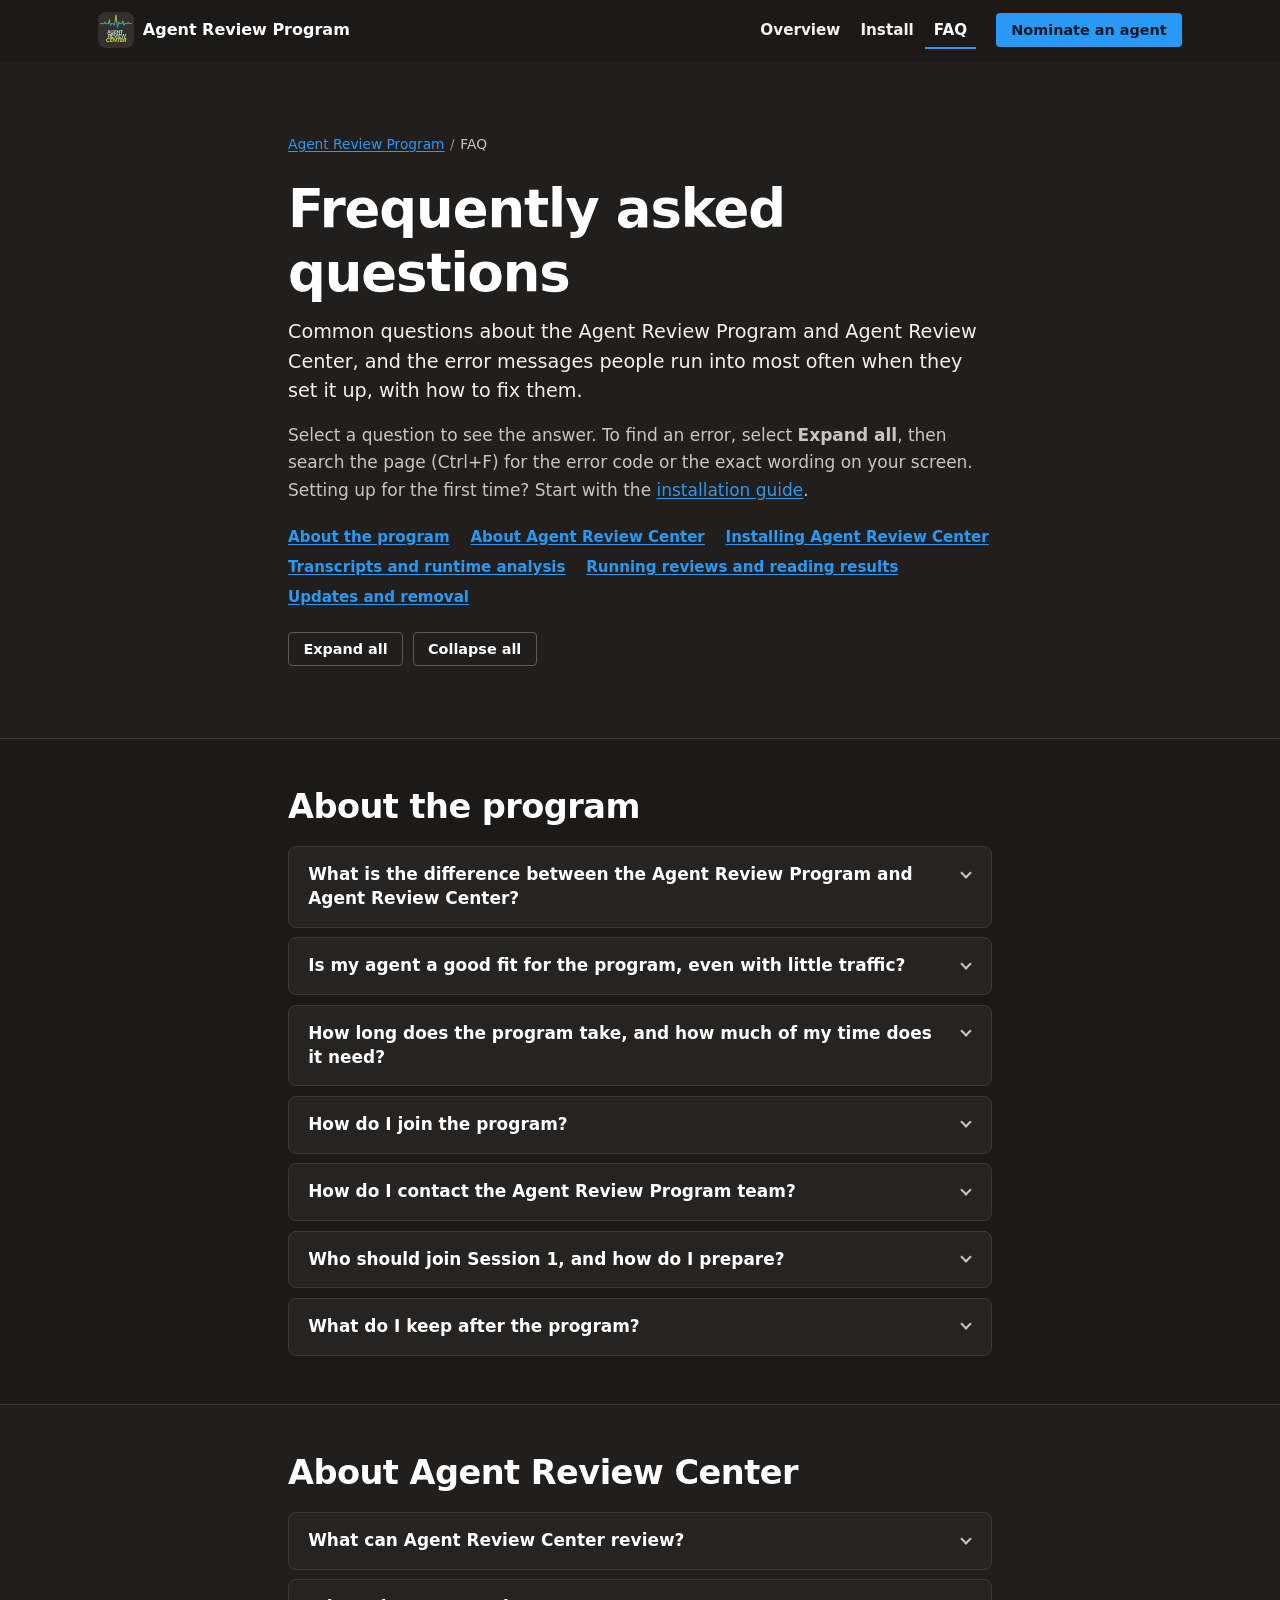
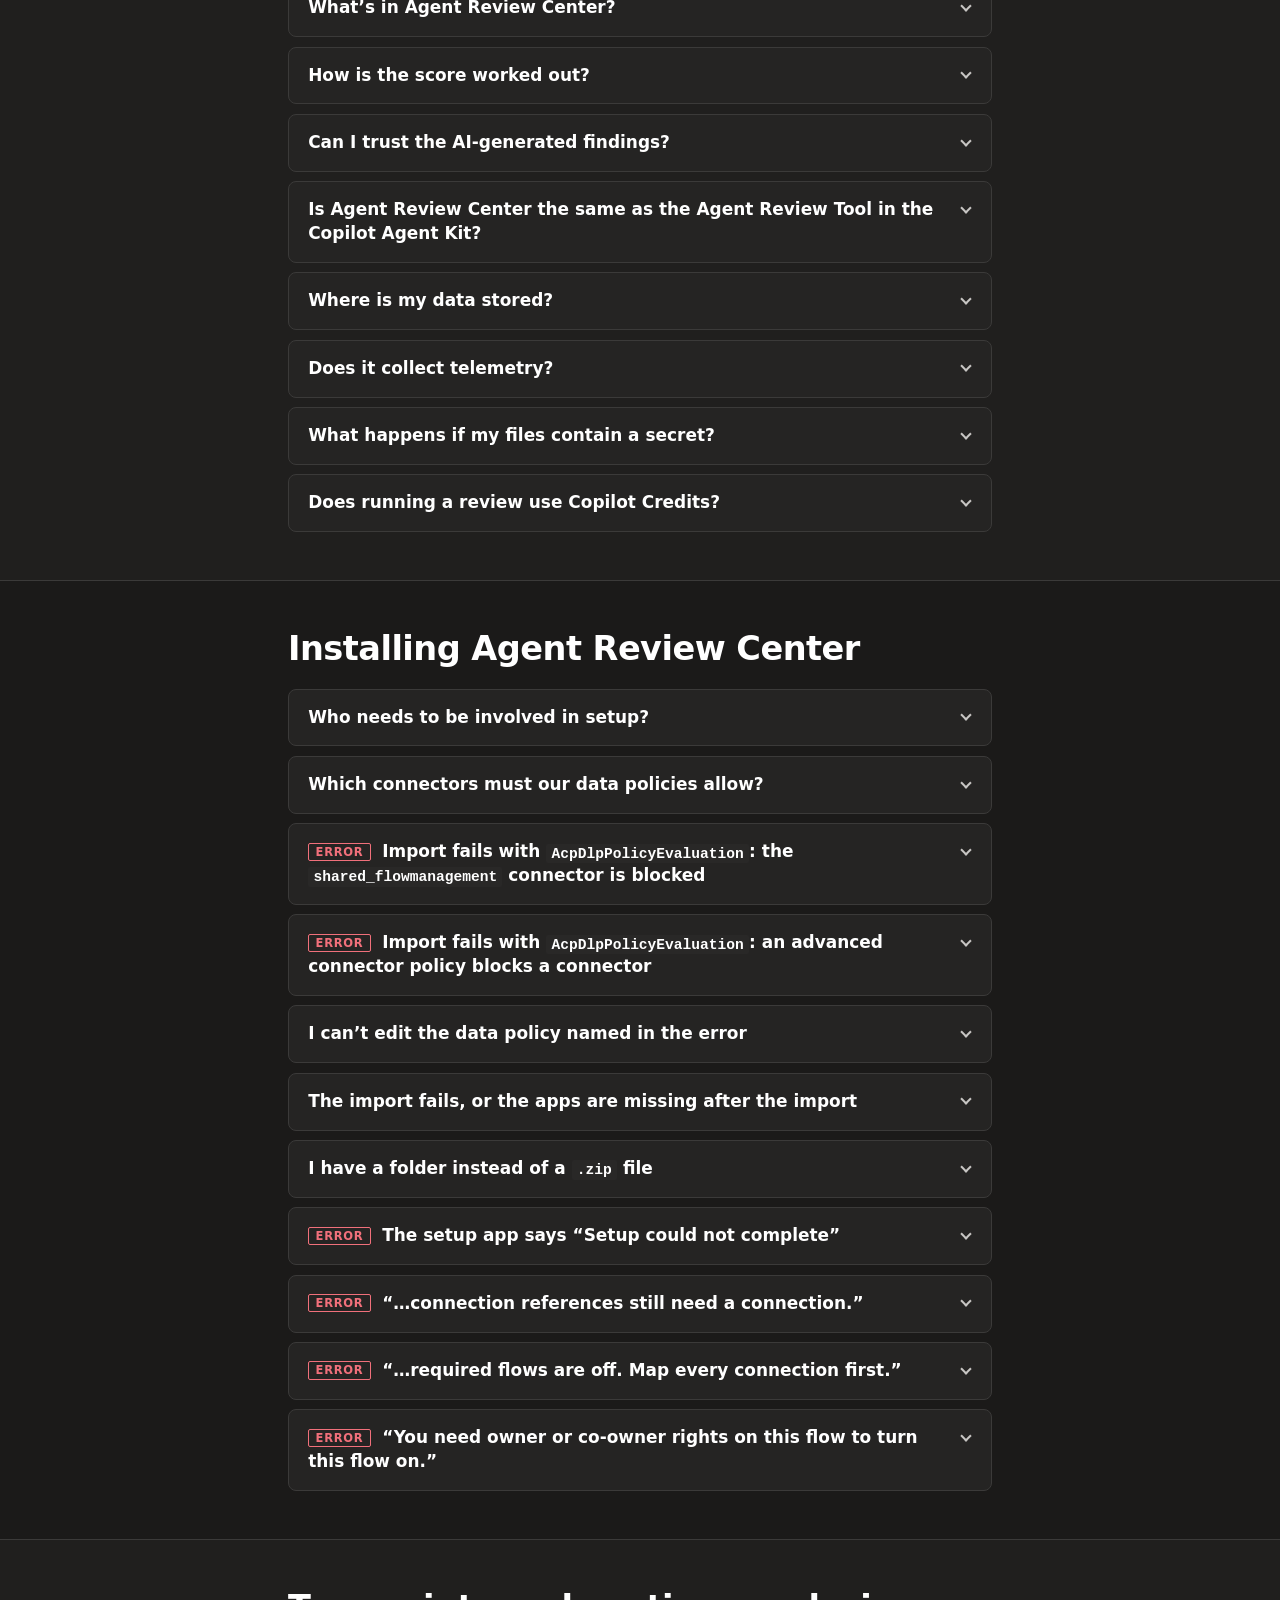
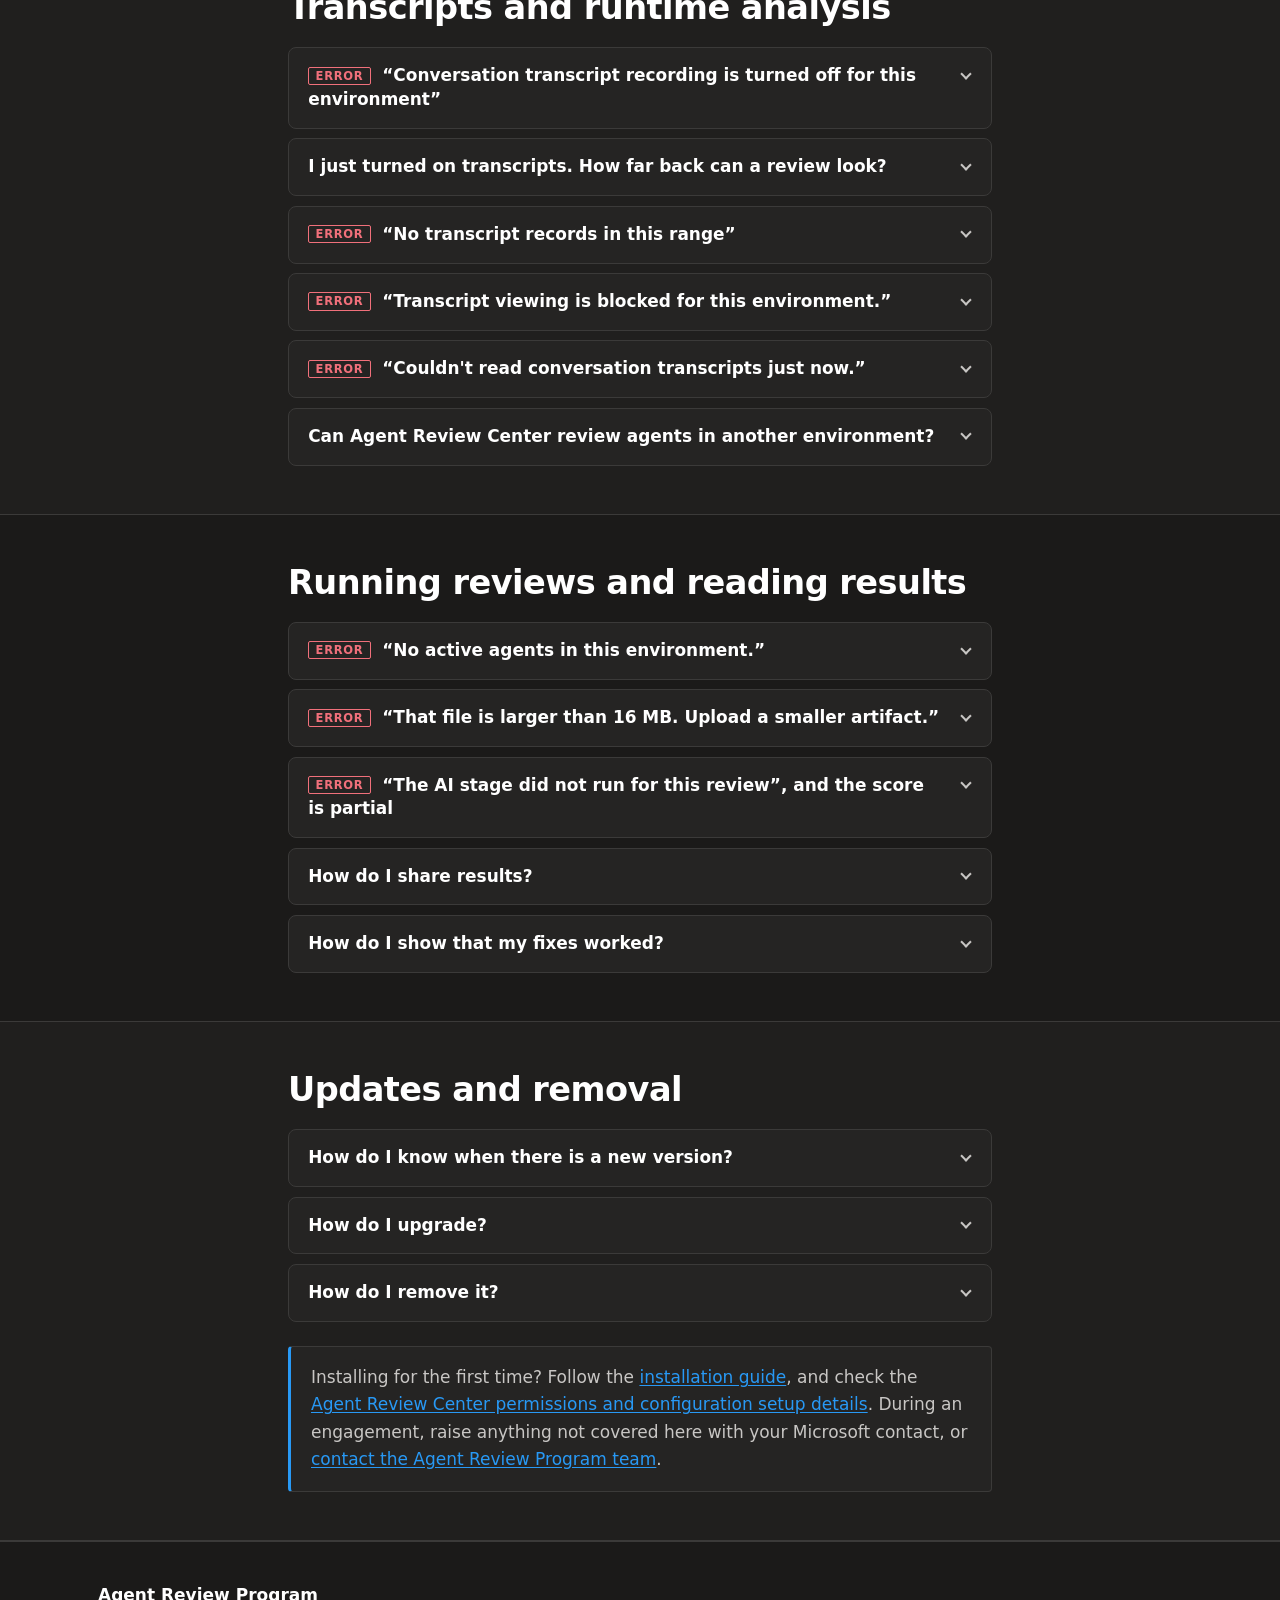
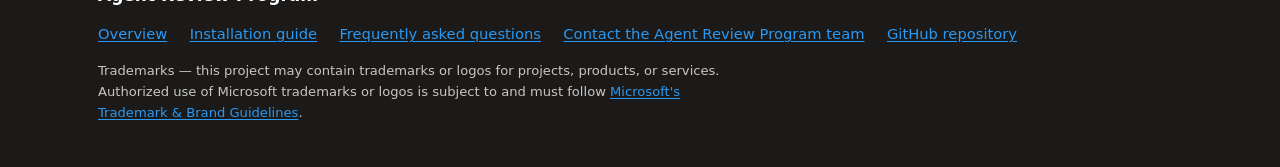
==== commit a7d65288: "Add solution download button and contact for the program team - index.html: 'Download Agent Review C" ====
--- a/docs/faq.html
+++ b/docs/faq.html
@@ -126,6 +126,13 @@
         </div>
       </details>
 
+      <details class="faq" id="contact-team">
+        <summary class="faq__question">How do I contact the Agent Review Program team?</summary>
+        <div class="faq__answer">
+          <p>Email the team at <a href="mailto:serenaxie@microsoft.com?subject=Agent%20Review%20Program%20question">serenaxie@microsoft.com</a>. Don&rsquo;t include transcripts or other sensitive data. During an engagement, you can also go through your Microsoft contact.</p>
+        </div>
+      </details>
+
       <details class="faq" id="prepare-session-1">
         <summary class="faq__question">Who should join Session 1, and how do I prepare?</summary>
         <div class="faq__answer">
@@ -341,7 +348,7 @@
       <details class="faq" id="zip-became-folder">
         <summary class="faq__question">I have a folder instead of a <code>.zip</code> file</summary>
         <div class="faq__answer">
-          <p>Some browsers unzip downloads automatically. Import the <code>.zip</code> as it is: download it again from the <a href="https://github.com/microsoft/AI-Solution-Review/releases/latest">latest release</a> with automatic unzipping turned off.</p>
+          <p>Some browsers unzip downloads automatically. Import the <code>.zip</code> as it is: download it again with the <a href="install.html#download">download button in the installation guide</a>, with automatic unzipping turned off.</p>
         </div>
       </details>
 
@@ -513,7 +520,8 @@
         <p>
           Installing for the first time? Follow the <a href="install.html">installation guide</a>, and check the
           <a href="./#permissions-setup">Agent Review Center permissions and configuration setup details</a>.
-          During an engagement, raise anything not covered here with your Microsoft contact.
+          During an engagement, raise anything not covered here with your Microsoft contact, or
+          <a href="mailto:serenaxie@microsoft.com?subject=Agent%20Review%20Program%20question">contact the Agent Review Program team</a>.
         </p>
       </div>
     </div>
@@ -529,6 +537,7 @@
         <li><a href="./">Overview</a></li>
         <li><a href="install.html">Installation guide</a></li>
         <li><a href="faq.html" aria-current="page">Frequently asked questions</a></li>
+        <li><a href="mailto:serenaxie@microsoft.com?subject=Agent%20Review%20Program%20question">Contact the Agent Review Program team</a></li>
         <li><a href="https://github.com/microsoft/AI-Solution-Review">GitHub repository</a></li>
       </ul>
     </nav>
--- a/docs/styles.css
+++ b/docs/styles.css
@@ -916,6 +916,53 @@
   color: var(--text-muted);
 }
 
+/* ---------- contact the program team ---------- */
+.contact { padding-top: 0; background: var(--bg); }
+.contact__card {
+  display: flex;
+  flex-wrap: wrap;
+  align-items: center;
+  justify-content: space-between;
+  gap: 1.2rem 2rem;
+  padding: 1.5rem 1.6rem;
+  background: var(--surface);
+  border: 1px solid var(--border);
+  border-radius: var(--radius-lg);
+}
+.contact__card > div { flex: 1 1 100%; }
+.contact__title { font-size: 1.3rem; letter-spacing: -.012em; margin-bottom: .4rem; }
+.contact__text { color: var(--text-muted); font-size: .98rem; max-width: 62ch; }
+.contact__btn { flex-shrink: 0; }
+
+/* ---------- solution download ----------
+   The button points at the GitHub release asset; see .github/RELEASING.md. */
+.download-card {
+  display: flex;
+  flex-wrap: wrap;
+  align-items: center;
+  justify-content: space-between;
+  gap: 1rem 1.75rem;
+  margin-top: 1.8rem;
+  padding: 1.25rem 1.4rem;
+  background: var(--surface);
+  border: 1px solid var(--brand-border);
+  border-left: 3px solid var(--brand);
+  border-radius: var(--radius-lg);
+}
+.download-card--inline { margin: .8rem 0 1.2rem; }
+.download-card__text { flex: 1 1 28ch; min-width: 0; }
+.download-card__title {
+  margin-bottom: .2rem;
+  color: var(--ink);
+  font-family: var(--font-display);
+  font-size: 1.08rem;
+  font-weight: 600;
+}
+.download-card__meta,
+.download-card__note { margin-bottom: .15rem; color: var(--text-muted); font-size: .9rem; }
+.download-card__hash { font-size: .78rem; overflow-wrap: anywhere; word-break: break-all; }
+.download-card__actions { display: flex; flex-wrap: wrap; gap: .7rem; }
+
 /* ---------- footer ---------- */
 .site-footer { border-top: 1px solid var(--border); background: var(--bg); padding-block: 2.5rem 2.75rem; }
 .site-footer__brand { font-family: var(--font-display); font-weight: 600; color: var(--ink); margin-bottom: .85rem; }
@@ -1111,6 +1158,9 @@
   .reference-groups,
   .compare { grid-template-columns: 1fr; }
   .disclosure__toggle { width: 100%; }
+  .download-card__actions,
+  .download-card__actions .btn,
+  .contact__btn { width: 100%; text-align: center; }
 }
 
 @media (max-width: 620px) {
@@ -1208,7 +1258,7 @@
    ========================================================================= */
 @media print {
   html { background: #fff; color-scheme: light; }
-  .site-header, .quick-nav, .skip, .hero__actions, .closing .btn, .video, .callout__actions, .faq-tools, .faq-toc { display: none; }
+  .site-header, .quick-nav, .skip, .hero__actions, .closing .btn, .video, .callout__actions, .faq-tools, .faq-toc, .download-card__actions, .contact__btn { display: none; }
   body { background: #fff; color: #000; font-size: 11pt; }
   *, *::before, *::after { background: transparent !important; box-shadow: none !important; }
   .js [data-reveal] { opacity: 1 !important; transform: none !important; }
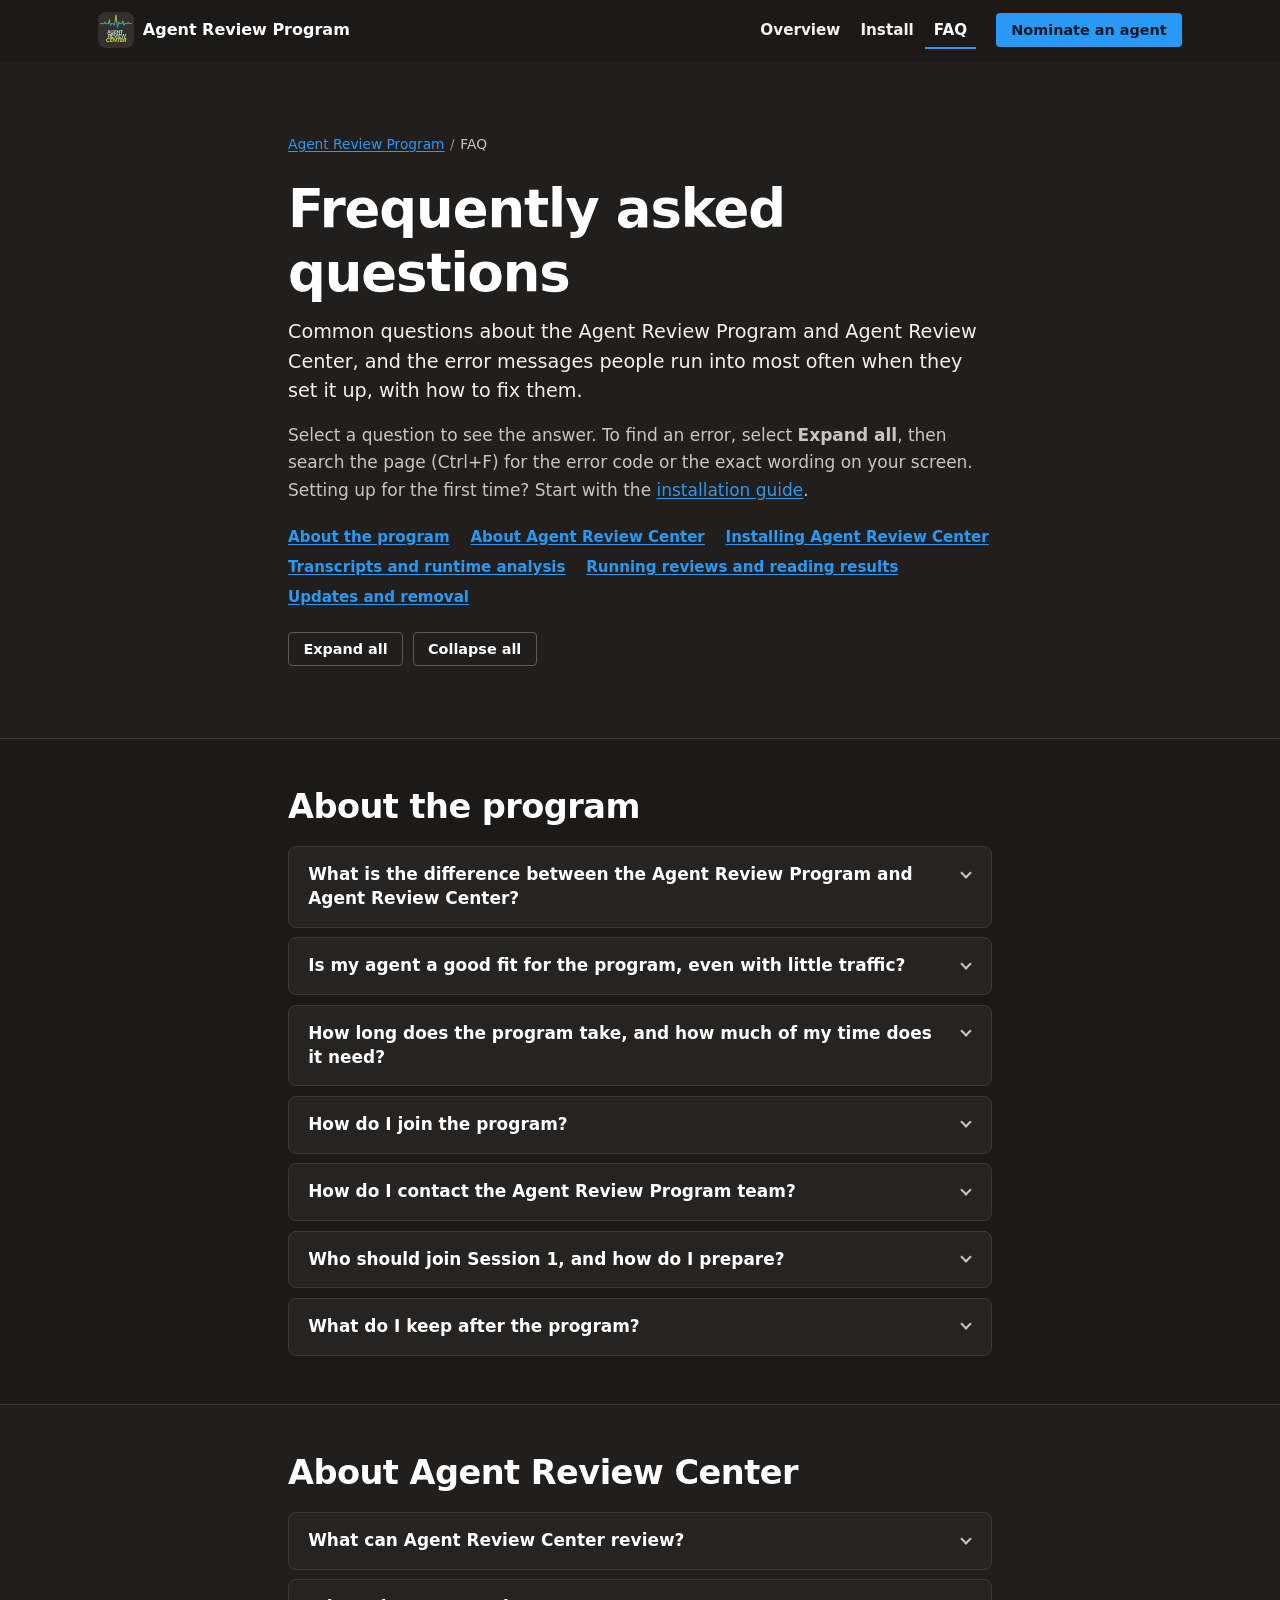
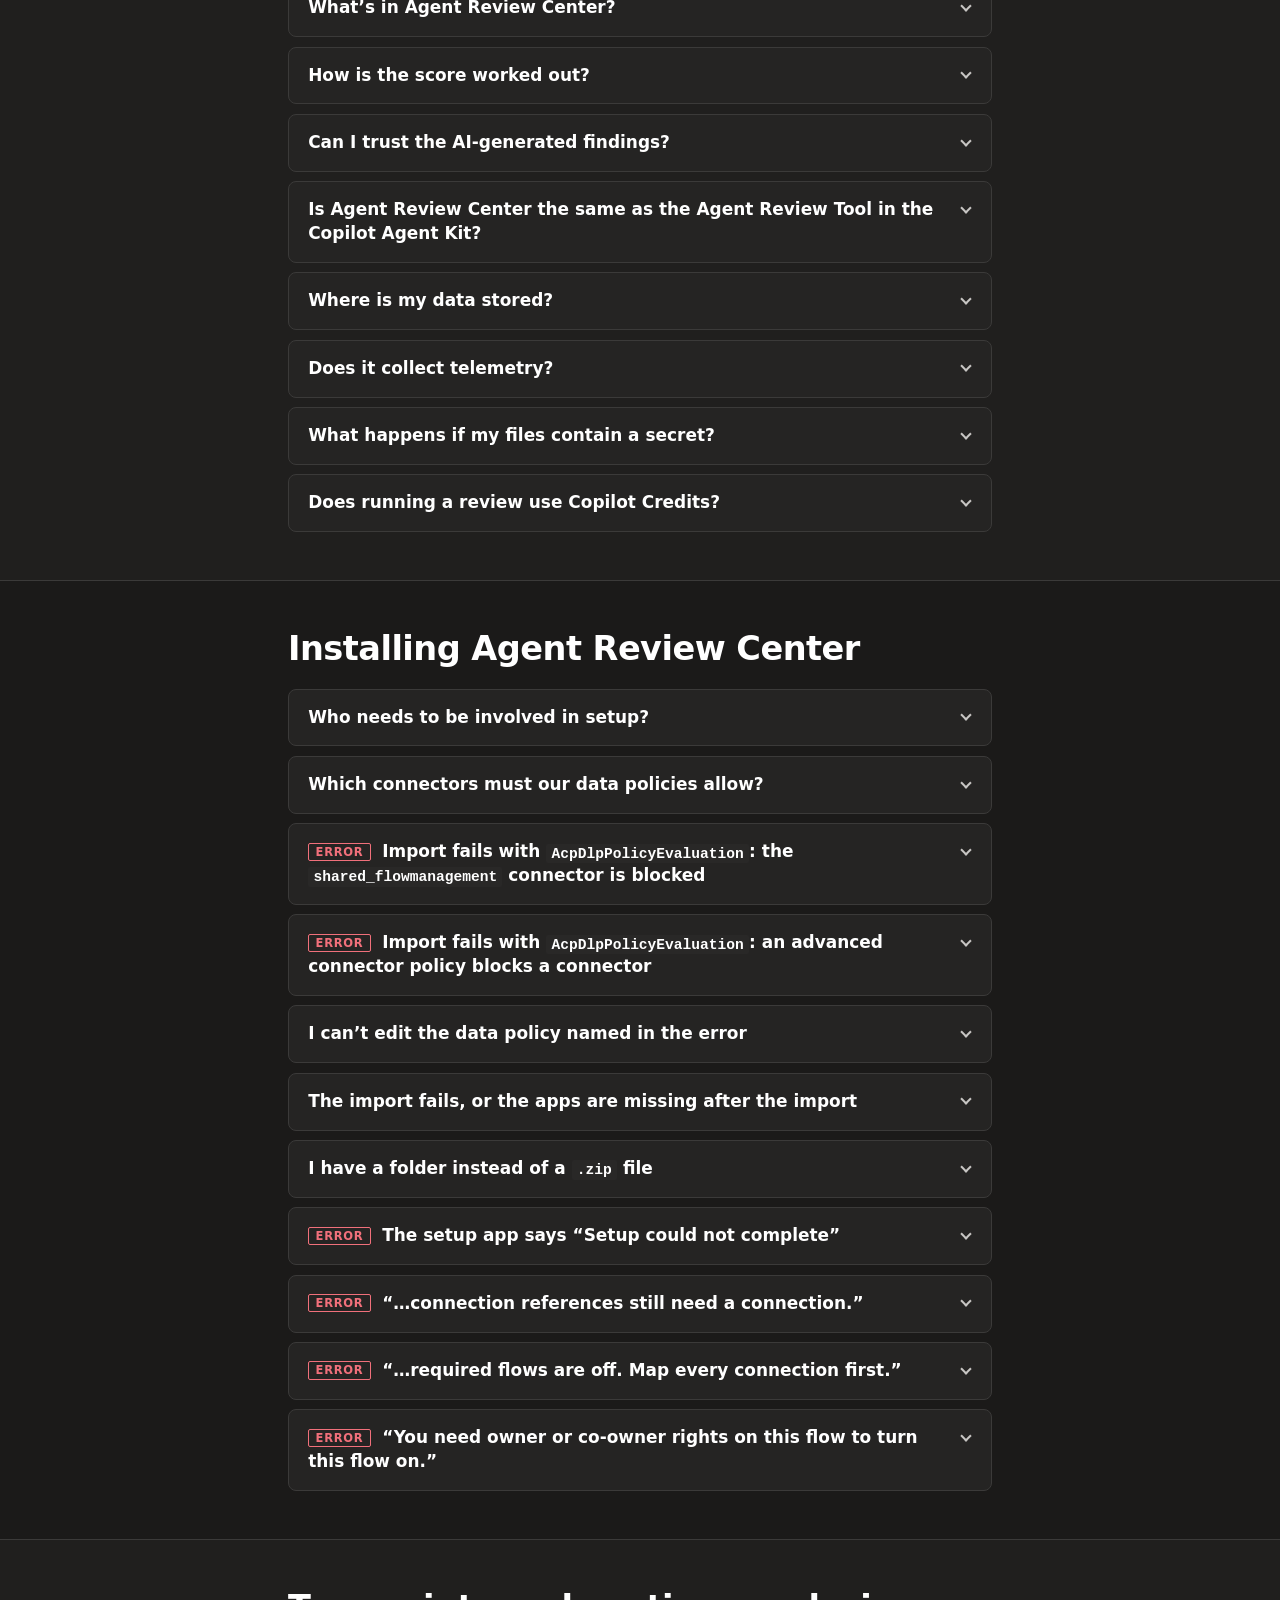
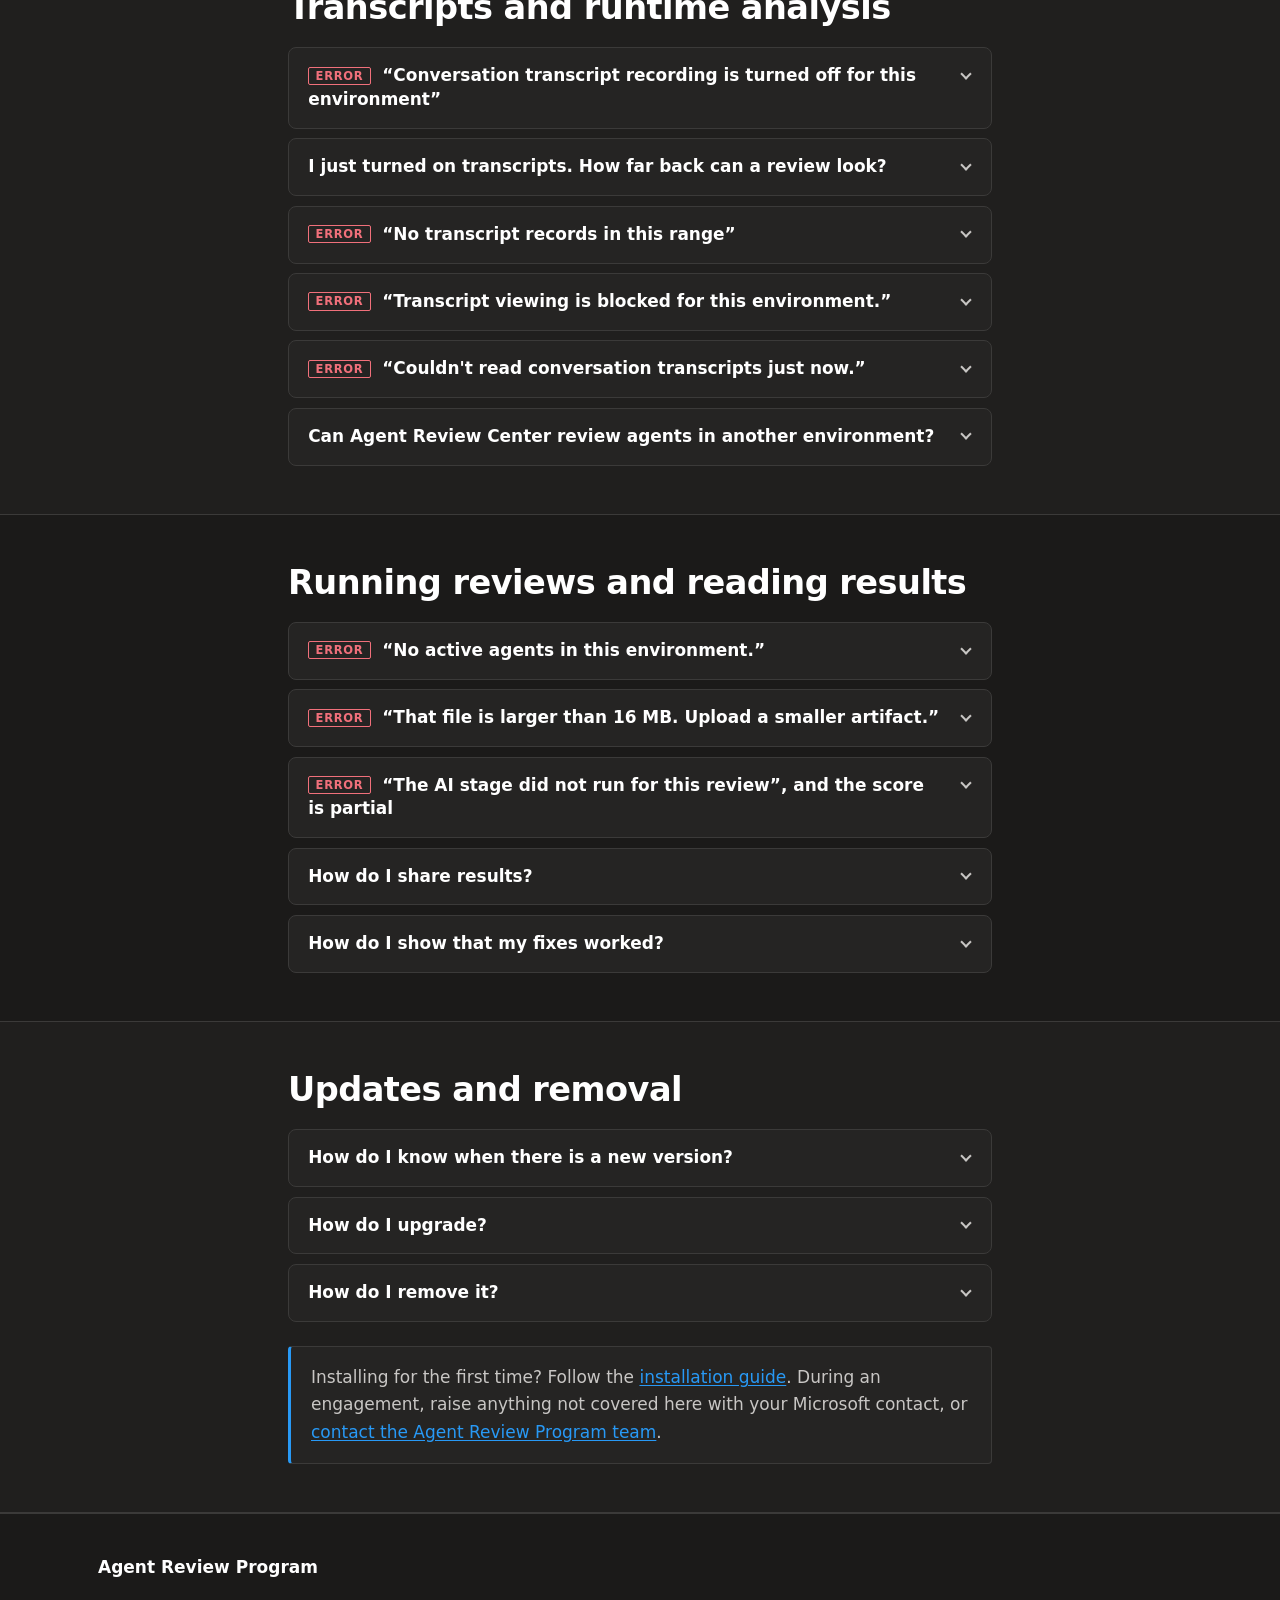
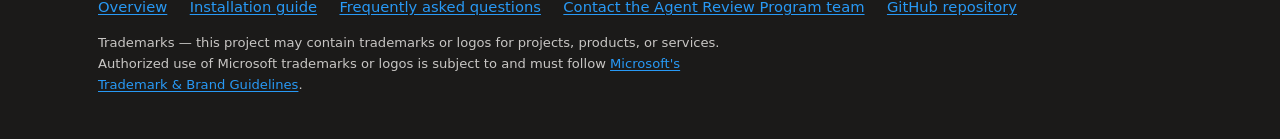
==== commit 5f5ba610: "Simplify landing page setup content Remove permissions and configuration details from the overview, " ====
--- a/docs/faq.html
+++ b/docs/faq.html
@@ -246,7 +246,7 @@
       <details class="faq" id="who-needs-to-be-involved">
         <summary class="faq__question">Who needs to be involved in setup?</summary>
         <div class="faq__answer">
-          <p>A Power Platform admin for licensing, credits, data policies, and environment settings; a System Administrator in the environment to import the solution; the agent owner, to share the agent; and the reviewers themselves. See <a href="install.html#roles">who&rsquo;s who</a> in the installation guide, and the <a href="./#setup-checklist">setup checklist</a>.</p>
+          <p>A Power Platform admin for licensing, credits, data policies, and environment settings; a System Administrator in the environment to import the solution; the agent owner, to share the agent; and the reviewers themselves. See <a href="install.html#roles">who&rsquo;s who</a> and <a href="install.html#verify">verify the installation</a> in the installation guide.</p>
         </div>
       </details>
 
@@ -341,7 +341,7 @@
         <summary class="faq__question">The import fails, or the apps are missing after the import</summary>
         <div class="faq__answer">
           <p>The environment is not ready for code apps, or the import did not complete.</p>
-          <p>Confirm that <strong>Enable code apps</strong> is on in the environment, and that you are a <strong>System Administrator</strong> there. See <a href="./#setup-step-1">Prepare the target installation environment</a> and <a href="./#setup-step-2">Make sure that Power Apps Code Apps is on</a> in the setup details. Also check that your data policies allow the <a href="#which-connectors">three connectors</a>.</p>
+          <p>Confirm that <strong>Enable code apps</strong> is on in the environment, and that you are a <strong>System Administrator</strong> there. See <a href="install.html#configure-environments">Configure the environments</a> in the installation guide. Also check that your data policies allow the <a href="#which-connectors">three connectors</a>.</p>
         </div>
       </details>
 
@@ -357,7 +357,7 @@
         <div class="faq__answer">
           <p>The setup app (<strong>Copilot Agent Kit Installer</strong>) could not confirm the connections or start the Review Agent Components flow.</p>
           <p>Check that both connections exist and are signed in, and that your data policies allow <strong>Microsoft Dataverse</strong>, <strong>Agents</strong>, and <strong>Power Automate Management</strong> to be used together. Then open the setup app again. It repairs what it can on each run.</p>
-          <p>If it still can&rsquo;t complete, map the connection references and turn the cloud flows on by hand, as in <a href="./#setup-step-5">Install the solution provided by the Agent Review Center team</a> in the setup details, and let your Microsoft contact know.</p>
+          <p>If it still can&rsquo;t complete, follow <a href="install.html#setup-app">Run the one-time setup app</a> in the installation guide, and let your Microsoft contact know.</p>
         </div>
       </details>
 
@@ -365,7 +365,7 @@
         <summary class="faq__question"><span class="faq__tag">Error</span> <q>&hellip;connection references still need a connection.</q></summary>
         <div class="faq__answer">
           <p>A connection reference in the solution has no connection.</p>
-          <p>Run the setup app (<strong>Copilot Agent Kit Installer</strong>), or select the connection in the readiness checklist. To check by hand, see <a href="./#setup-step-5">Install the solution provided by the Agent Review Center team</a> in the setup details.</p>
+          <p>Run the setup app (<strong>Copilot Agent Kit Installer</strong>), or select the connection in the readiness checklist. To check by hand, see <a href="install.html#setup-app">Run the one-time setup app</a> in the installation guide.</p>
         </div>
       </details>
 
@@ -396,7 +396,7 @@
         <summary class="faq__question"><span class="faq__tag">Error</span> <q>Conversation transcript recording is turned off for this environment</q></summary>
         <div class="faq__answer">
           <p>There are no transcripts to analyze.</p>
-          <p>Turn on transcript recording in the agent environment. See <a href="./#setup-step-3">Set transcript recording to on</a> in the setup details. Recording is not retroactive: only conversations after you turn it on are saved.</p>
+          <p>Turn on transcript recording in the agent environment. See <a href="install.html#configure-environments">Configure the environments</a> in the installation guide. Recording is not retroactive: only conversations after you turn it on are saved.</p>
         </div>
       </details>
 
@@ -424,7 +424,7 @@
         <summary class="faq__question"><span class="faq__tag">Error</span> <q>Transcript viewing is blocked for this environment.</q></summary>
         <div class="faq__answer">
           <p>The analysis still runs, but individual conversations cannot be opened to confirm a finding.</p>
-          <p>Turn on <strong>Allow agent owners and editors to see session transcripts&hellip;</strong> for the environment. See <a href="./#setup-step-3">Set transcript recording to on</a> in the setup details.</p>
+          <p>Turn on <strong>Allow agent owners and editors to see session transcripts&hellip;</strong> for the environment. See <a href="install.html#configure-environments">Configure the environments</a> in the installation guide.</p>
         </div>
       </details>
 
@@ -432,7 +432,7 @@
         <summary class="faq__question"><span class="faq__tag">Error</span> <q>Couldn't read conversation transcripts just now.</q></summary>
         <div class="faq__answer">
           <p>Transcripts could not be read at that moment.</p>
-          <p>Try again, or run the review without runtime analysis. Check that the reviewer has the <strong>Bot Transcript Viewer</strong> role. See <a href="./#setup-step-4">Give access to the agent and its transcripts</a> in the setup details.</p>
+          <p>Try again, or run the review without runtime analysis. Check that the reviewer has the <strong>Bot Transcript Viewer</strong> role. See <a href="install.html#share">Share with reviewers</a> in the installation guide.</p>
         </div>
       </details>
 
@@ -518,8 +518,7 @@
 
       <div class="callout faq__more">
         <p>
-          Installing for the first time? Follow the <a href="install.html">installation guide</a>, and check the
-          <a href="./#permissions-setup">Agent Review Center permissions and configuration setup details</a>.
+          Installing for the first time? Follow the <a href="install.html">installation guide</a>.
           During an engagement, raise anything not covered here with your Microsoft contact, or
           <a href="mailto:serenaxie@microsoft.com?subject=Agent%20Review%20Program%20question">contact the Agent Review Program team</a>.
         </p>
--- a/docs/styles.css
+++ b/docs/styles.css
@@ -483,91 +483,6 @@
 }
 .requirement strong { color: var(--text); }
 
-/* ---------- permissions and configurations ---------- */
-.permissions-table__setting { width: 34%; }
-.permissions-table__where { width: 43%; }
-.permissions-table__owner { width: 23%; }
-.permissions-table tbody th { width: auto; }
-.permissions__lede { color: var(--text-muted); margin-bottom: 1rem; }
-.roles-list {
-  display: grid;
-  grid-template-columns: repeat(3, minmax(0, 1fr));
-  gap: 1rem;
-  list-style: none;
-  margin: 0;
-  padding: 0;
-}
-.roles-list li {
-  padding: 1rem 1.1rem;
-  background: var(--surface);
-  border: 1px solid var(--border);
-  border-radius: var(--radius-lg);
-  color: var(--ink);
-  font-weight: 600;
-}
-
-/* ---------- permissions and configuration setup details ----------
-   A native <details>, so it opens and closes without JavaScript. Hidden
-   by default to keep the landing page short — see docs/README.md. */
-.disclosure { margin-top: 2.4rem; }
-.disclosure__toggle {
-  display: inline-flex;
-  align-items: center;
-  gap: .7rem;
-  padding: .7rem 1.2rem;
-  border: 1px solid var(--border-strong);
-  border-radius: var(--radius);
-  color: var(--ink);
-  font-weight: 600;
-  line-height: 1.3;
-  list-style: none;
-  cursor: pointer;
-  transition: background-color .1s linear, border-color .1s linear;
-}
-.disclosure__toggle::-webkit-details-marker { display: none; }
-.disclosure__toggle::before {
-  content: "";
-  flex-shrink: 0;
-  width: .5rem;
-  height: .5rem;
-  border-right: 2px solid currentColor;
-  border-bottom: 2px solid currentColor;
-  transform: rotate(-45deg);
-  transition: transform .15s ease-out;
-}
-.disclosure[open] > .disclosure__toggle::before { transform: translateY(-2px) rotate(45deg); }
-.disclosure__toggle:hover { background: var(--surface-2); border-color: var(--text-faint); }
-.disclosure__hide { display: none; }
-.disclosure[open] .disclosure__show { display: none; }
-.disclosure[open] .disclosure__hide { display: inline; }
-
-.disclosure__body {
-  margin-top: 1.5rem;
-  padding: clamp(1.25rem, 3.5vw, 2.25rem);
-  background: var(--bg);
-  border: 1px solid var(--border);
-  border-radius: var(--radius-lg);
-}
-.disclosure__body > h3 {
-  display: flex;
-  align-items: center;
-  gap: .7rem;
-  margin: 3rem 0 .8rem;
-  padding-top: 2rem;
-  border-top: 1px solid var(--border);
-  font-size: 1.35rem;
-  letter-spacing: -.012em;
-}
-.disclosure__body > h3:first-child { margin-top: 0; padding-top: 0; border-top: 0; }
-.disclosure__body h4 { margin: 1.9rem 0 .6rem; font-size: 1.08rem; }
-.disclosure__body p,
-.disclosure__body li { color: var(--text-muted); max-width: 80ch; }
-.disclosure__body strong { color: var(--text); }
-.disclosure__body .callout { margin: 1.4rem 0; }
-.disclosure__body .callout p { margin-bottom: .4rem; }
-.disclosure__body .callout p:last-child { margin-bottom: 0; }
-.disclosure__body .table-wrap { margin-top: .4rem; }
-
 .step-num {
   display: inline-grid;
   flex-shrink: 0;
@@ -582,84 +497,14 @@
   font-weight: 700;
 }
 
-.scope {
-  display: inline-flex;
-  align-items: center;
-  gap: .55rem;
-  margin-bottom: .8rem;
-  color: var(--ink) !important;
-  font-size: .9rem;
-  font-weight: 600;
-}
-.scope__label {
-  padding: .1rem .5rem;
-  border: 1px solid var(--brand-border);
-  border-radius: var(--radius-sm);
-  background: var(--brand-soft);
-  color: var(--brand);
-  font-size: .72rem;
-  letter-spacing: .08em;
-  text-transform: uppercase;
-}
-
 .procedure { margin: .8rem 0 1rem; padding-left: 1.5rem; }
 .procedure > li { padding-left: .3rem; margin-bottom: .55rem; }
 .procedure > li::marker { color: var(--ink); font-weight: 600; }
 .procedure ul { margin: .5rem 0 .2rem; padding-left: 1.2rem; }
 .procedure ul li { margin-bottom: .3rem; }
 
-.setup-shot { margin: .9rem 0 1.1rem; }
-.setup-shot img {
-  display: block;
-  width: 100%;
-  height: auto;
-  border: 1px solid var(--border-strong);
-  border-radius: var(--radius-lg);
-  box-shadow: var(--shadow-4);
-}
-
 .learn-more { margin-top: 1rem; font-size: .92rem; }
-.after-callout, .after-list { margin-top: 1.2rem; }
-
-.checklist { margin: .6rem 0 1rem; padding: 0; list-style: none; }
-.checklist li {
-  position: relative;
-  padding-left: 1.9rem;
-  margin-bottom: .5rem;
-}
-.checklist li::before {
-  content: "";
-  position: absolute;
-  top: .3rem;
-  left: 0;
-  width: 1rem;
-  height: 1rem;
-  border: 1.5px solid var(--border-strong);
-  border-radius: var(--radius-sm);
-}
-
-.reference-groups {
-  display: grid;
-  grid-template-columns: repeat(3, minmax(0, 1fr));
-  gap: 1.5rem;
-}
-.reference-groups h4 { margin-top: .4rem; }
-.reference-groups .bullets li { font-size: .92rem; }
-
-.setup-table__requirement { width: 20%; }
-.setup-table__where { width: 30%; }
-.setup-table__who { width: 20%; }
-.setup-table__why { width: 30%; }
-.setup-table tbody th { width: auto; }
-.table tbody .table__group th {
-  width: auto;
-  padding-block: .55rem;
-  background: var(--brand-soft);
-  color: var(--ink);
-  font-size: .76rem;
-  letter-spacing: .07em;
-  text-transform: uppercase;
-}
+.after-callout { margin-top: 1.2rem; }
 
 /* ---------- FAQ page ----------
    Each question is a native <details>, collapsed by default. */
@@ -1055,9 +900,6 @@
 
 .install-overview + .callout__actions { margin-top: 1.6rem; }
 
-/* site-added note inside the approved setup details */
-.callout--site-note { border-left-color: var(--ok); }
-
 /* ---------- timeline detail: duration, week and output per session ---------- */
 .timeline__when .timeline__label { margin-bottom: 0; }
 .timeline__meta { margin: .1rem 0 0; color: var(--text-muted); font-size: .9rem; }
@@ -1154,10 +996,7 @@
   .quick-nav__inner { padding-inline: 20px; }
   .quick-nav__link { min-height: 48px; }
   .requirements-grid,
-  .roles-list,
-  .reference-groups,
   .compare { grid-template-columns: 1fr; }
-  .disclosure__toggle { width: 100%; }
   .download-card__actions,
   .download-card__actions .btn,
   .contact__btn { width: 100%; text-align: center; }
@@ -1165,8 +1004,6 @@
 
 @media (max-width: 620px) {
   .table-wrap { overflow: visible; }
-  .permissions-table colgroup,
-  .setup-table colgroup { display: none; }
   .table,
   .table tbody,
   .table tr,
@@ -1175,11 +1012,7 @@
   .table thead { position: absolute; clip: rect(0 0 0 0); clip-path: inset(50%); }
   .table tbody tr + tr { border-top: 1px solid var(--border-strong); }
   .table tbody th { width: 100%; padding-bottom: .25rem; background: var(--surface-2); }
-  .permissions-table tbody th,
-  .setup-table tbody th { width: 100%; }
   .table tbody td { padding-top: .55rem; }
-  .permissions-table td[data-label]::before,
-  .setup-table td[data-label]::before,
   .table--labelled td[data-label]::before {
     content: attr(data-label);
     display: block;
@@ -1233,7 +1066,7 @@
   .quick-nav__link { border-bottom-color: Canvas; }
   .quick-nav__link[aria-current="location"] { border-bottom-color: Highlight; }
   .site-nav__link[aria-current="page"] { text-decoration: underline 2px; text-underline-offset: 4px; }
-  .who, .scope__label, .step-num { border-color: CanvasText; }
+  .who, .step-num { border-color: CanvasText; }
 }
 @media (forced-colors: active) and (min-width: 1760px) {
   .quick-nav__link { border-left-color: Canvas; }
@@ -1266,8 +1099,8 @@
   .phase, .requirement, .compare__card, .faq { break-inside: avoid; }
   h1, h2, h3, h4, p, li, dt, dd, th, td, figcaption, strong, code, summary, pre { color: #000 !important; }
   a { color: #0b4f8a !important; }
-  .who, .scope, .faq__tag { color: #000 !important; border-color: #000 !important; }
-  .step-num, .scope__label, .compare__tag { color: #0b4f8a !important; border-color: #0b4f8a !important; }
+  .who, .faq__tag { color: #000 !important; border-color: #000 !important; }
+  .step-num, .compare__tag { color: #0b4f8a !important; border-color: #0b4f8a !important; }
   .timeline__item::before { border-color: #000 !important; }
   .hero, .section, .pagehead { padding-block: 1rem; }
 }
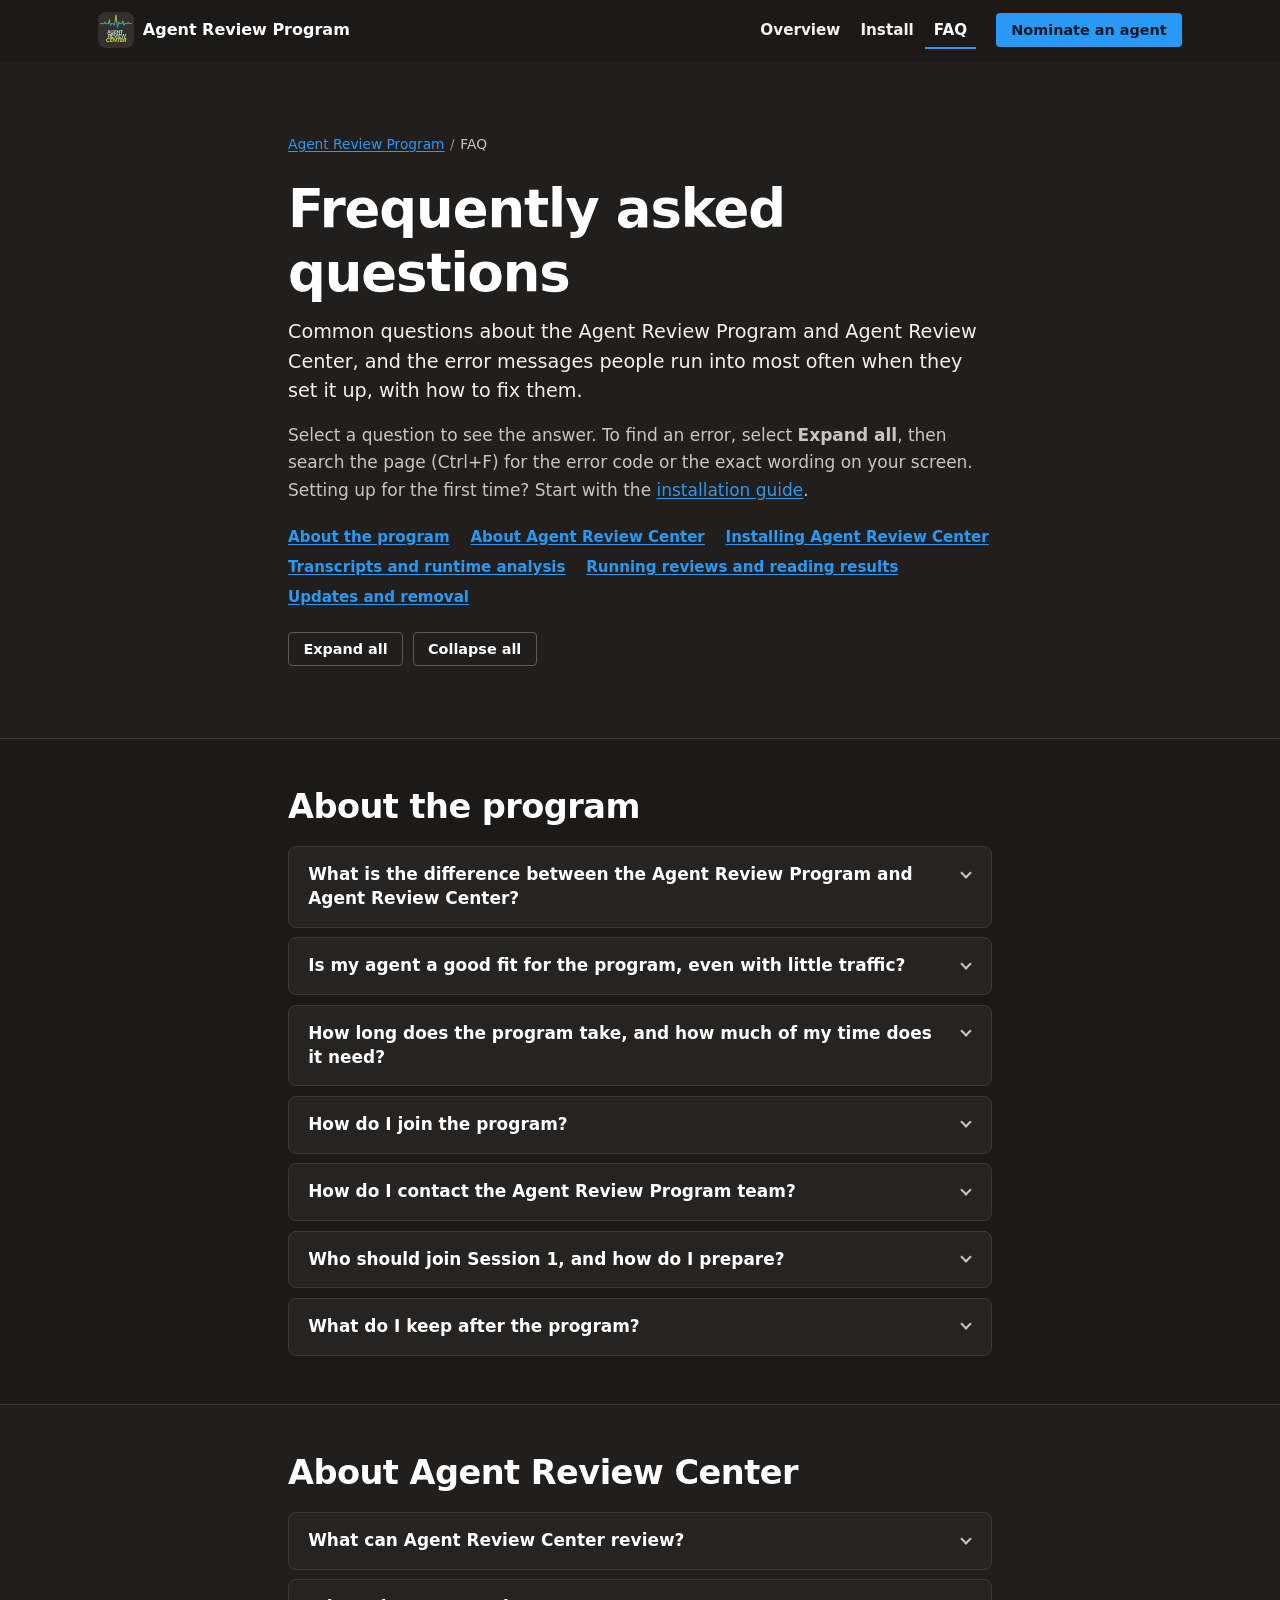
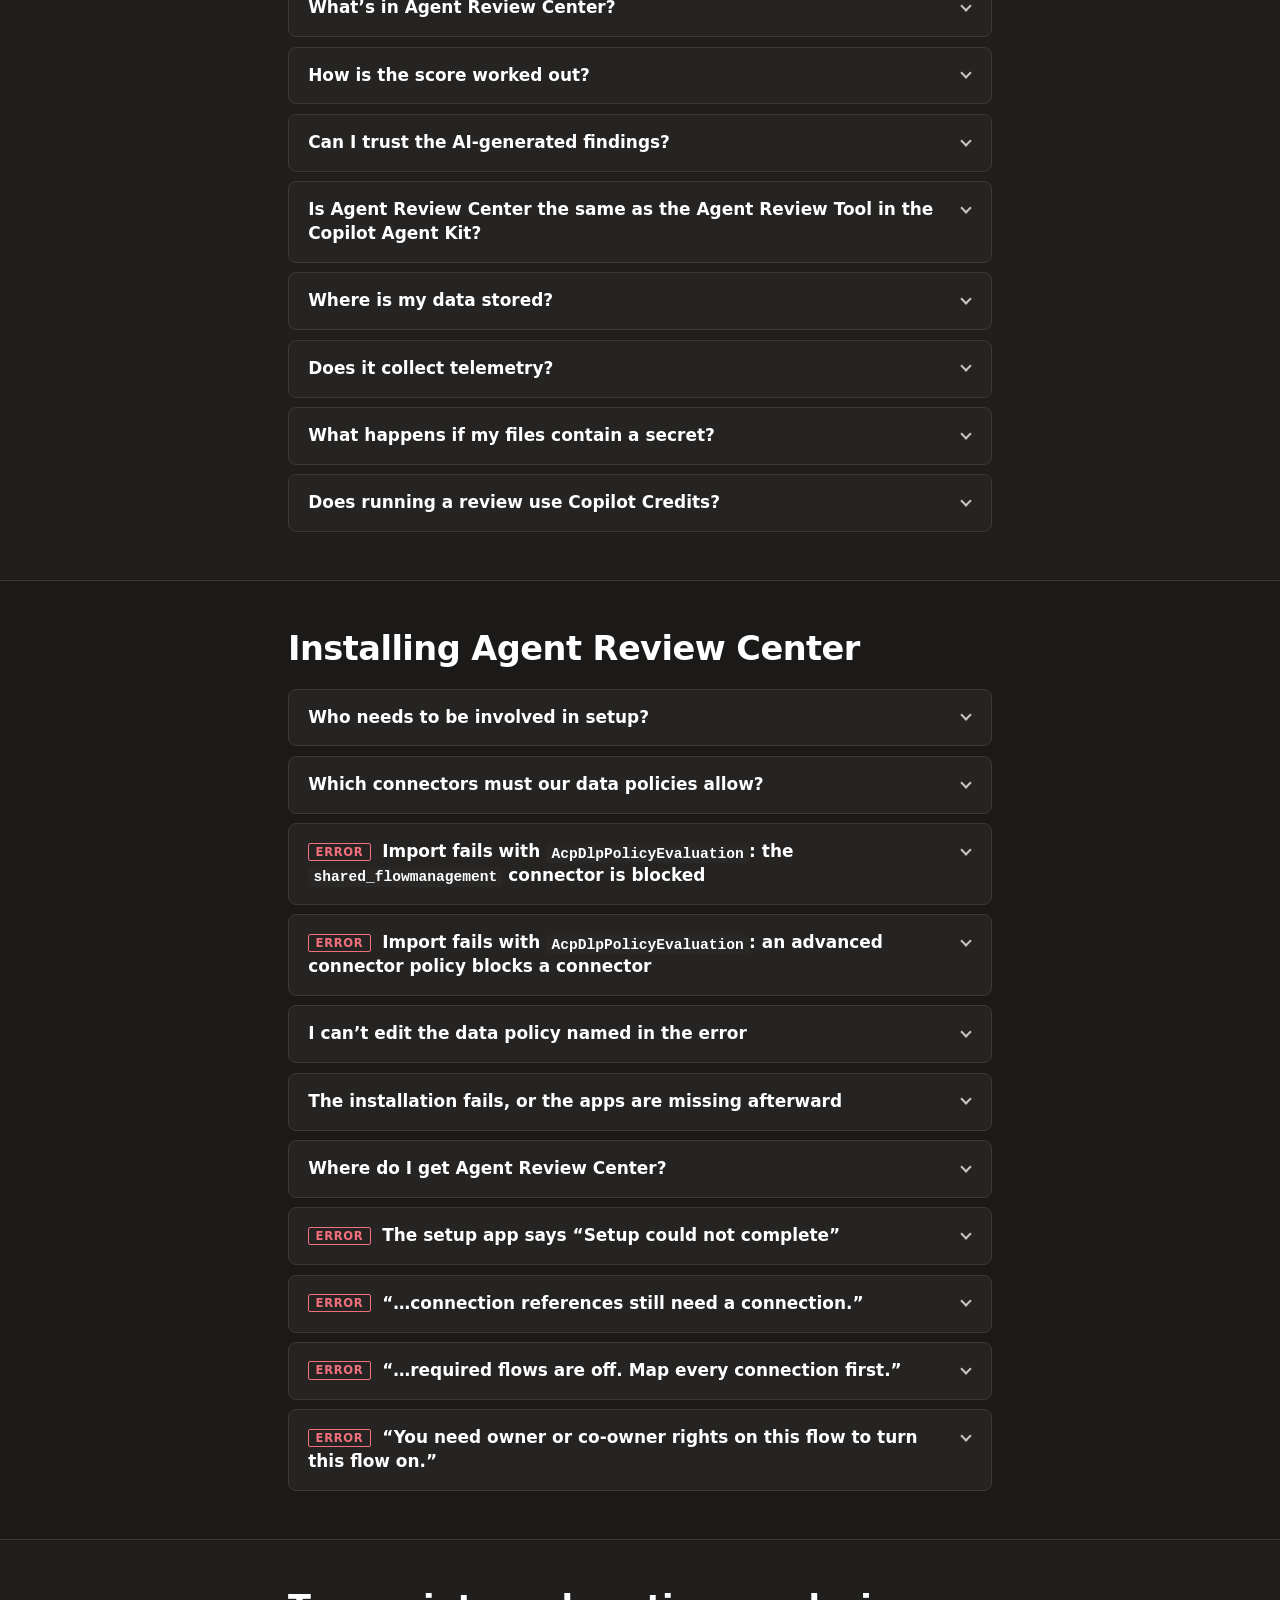
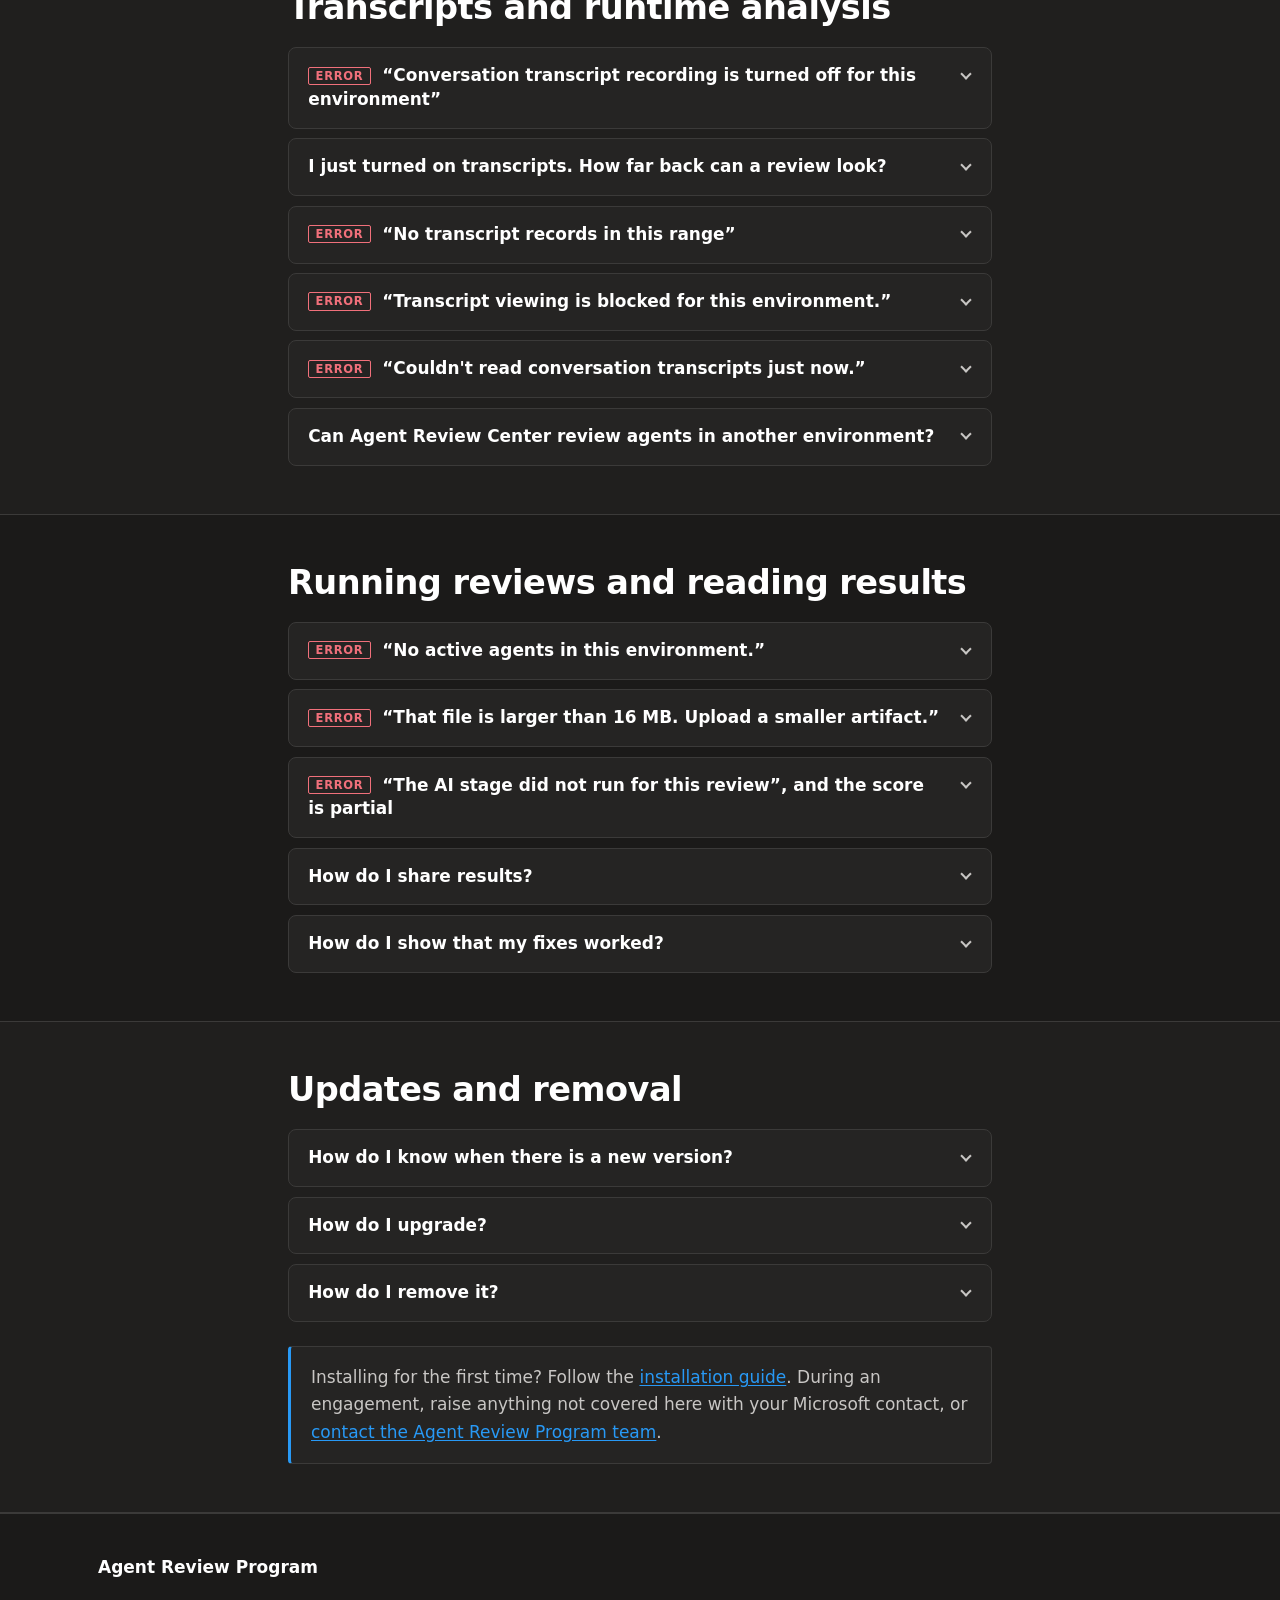
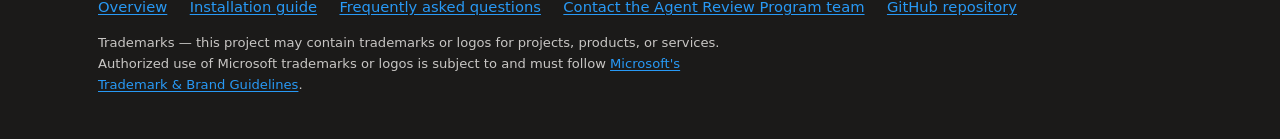
==== commit 65712a60: "Direct customers to Microsoft Marketplace Replace website ZIP download calls to action and manual im" ====
--- a/docs/faq.html
+++ b/docs/faq.html
@@ -338,17 +338,18 @@
       </details>
 
       <details class="faq" id="import-fails-apps-missing">
-        <summary class="faq__question">The import fails, or the apps are missing after the import</summary>
-        <div class="faq__answer">
-          <p>The environment is not ready for code apps, or the import did not complete.</p>
+        <summary class="faq__question">The installation fails, or the apps are missing afterward</summary>
+        <div class="faq__answer">
+          <p>The environment is not ready for code apps, or the Marketplace installation did not complete.</p>
           <p>Confirm that <strong>Enable code apps</strong> is on in the environment, and that you are a <strong>System Administrator</strong> there. See <a href="install.html#configure-environments">Configure the environments</a> in the installation guide. Also check that your data policies allow the <a href="#which-connectors">three connectors</a>.</p>
-        </div>
-      </details>
-
-      <details class="faq" id="zip-became-folder">
-        <summary class="faq__question">I have a folder instead of a <code>.zip</code> file</summary>
-        <div class="faq__answer">
-          <p>Some browsers unzip downloads automatically. Import the <code>.zip</code> as it is: download it again with the <a href="install.html#download">download button in the installation guide</a>, with automatic unzipping turned off.</p>
+          <p>Return to the <a href="https://marketplace.microsoft.com/en-us/product/microsoftpowercatarch.agentreviewprogram">Agent Review Center listing in Microsoft Marketplace</a>, select <strong>Get it now</strong>, choose the same environment, and retry.</p>
+        </div>
+      </details>
+
+      <details class="faq" id="marketplace-install">
+        <summary class="faq__question">Where do I get Agent Review Center?</summary>
+        <div class="faq__answer">
+          <p id="zip-became-folder">Get Agent Review Center from its official <a href="https://marketplace.microsoft.com/en-us/product/microsoftpowercatarch.agentreviewprogram">Microsoft Marketplace listing</a>. Confirm that the publisher is <strong>Microsoft Corp - Power CAT</strong>, then select <strong>Get it now</strong>. You do not need to download or extract a solution file.</p>
         </div>
       </details>
 
@@ -498,14 +499,14 @@
       <details class="faq" id="new-version">
         <summary class="faq__question">How do I know when there is a new version?</summary>
         <div class="faq__answer">
-          <p>New versions are published as <a href="https://github.com/microsoft/AI-Solution-Review/releases">releases on GitHub</a> and listed in the <a href="https://github.com/microsoft/AI-Solution-Review/blob/main/CHANGELOG.md">changelog</a>. To be notified, select <strong>Watch &gt; Custom &gt; Releases</strong> on the repository.</p>
+          <p>The <a href="https://marketplace.microsoft.com/en-us/product/microsoftpowercatarch.agentreviewprogram">Microsoft Marketplace listing</a> provides the current version. Customer-visible changes are also listed in the <a href="https://github.com/microsoft/AI-Solution-Review/blob/main/CHANGELOG.md">changelog</a>. To be notified about releases, select <strong>Watch &gt; Custom &gt; Releases</strong> on the GitHub repository.</p>
         </div>
       </details>
 
       <details class="faq" id="upgrade">
         <summary class="faq__question">How do I upgrade?</summary>
         <div class="faq__answer">
-          <p>Import the new solution file over the existing one, and keep the default upgrade option. Your reviews and results stay in place. See <a href="install.html#upgrade">Upgrade to a new version</a>.</p>
+          <p>Open Agent Review Center in <a href="https://marketplace.microsoft.com/en-us/product/microsoftpowercatarch.agentreviewprogram">Microsoft Marketplace</a>, select <strong>Get it now</strong>, and choose the environment where it is already installed. Follow the Marketplace prompts to update the managed solution. Your reviews and results stay in place. See <a href="install.html#upgrade">Upgrade to a new version</a>.</p>
         </div>
       </details>
 
--- a/docs/styles.css
+++ b/docs/styles.css
@@ -207,60 +207,121 @@
   box-shadow: var(--shadow-2);
 }
 .quick-nav__inner {
-  display: block;
   width: 100%;
   max-width: var(--maxw);
   margin-inline: auto;
-  padding: .5rem 28px 0;
+  padding: .45rem 28px;
+}
+.quick-nav__menu {
+  position: relative;
+  width: 100%;
+}
+.quick-nav__summary {
+  display: flex;
+  align-items: center;
+  gap: 1rem;
+  min-height: 56px;
+  padding: .55rem .75rem;
+  border: 1px solid var(--border);
+  border-radius: var(--radius-lg);
+  background: var(--surface);
+  cursor: pointer;
+  list-style: none;
+}
+.quick-nav__summary::-webkit-details-marker { display: none; }
+.quick-nav__summary::marker { content: ""; }
+.quick-nav__summary:hover {
+  border-color: var(--border-strong);
+  background: var(--surface-2);
+}
+.quick-nav__summary:focus-visible {
+  outline: 2px solid var(--brand);
+  outline-offset: 2px;
+}
+.quick-nav__summary-copy {
+  display: grid;
+  gap: .05rem;
+  min-width: 0;
 }
 .quick-nav__label {
-  display: block;
-  padding-bottom: .15rem;
+  color: var(--text-muted);
+  font-size: .72rem;
+  font-weight: 600;
+  letter-spacing: .08em;
+  line-height: 1.2;
+  text-transform: uppercase;
+}
+.quick-nav__current {
+  overflow: hidden;
   color: var(--ink);
-  font-size: .95rem;
-  font-weight: 600;
-  letter-spacing: .01em;
+  font-size: .98rem;
+  font-weight: 600;
+  line-height: 1.35;
+  text-overflow: ellipsis;
+  white-space: nowrap;
+}
+.quick-nav__summary-action {
+  display: inline-flex;
+  flex-shrink: 0;
+  align-items: center;
+  gap: .35rem;
+  margin-left: auto;
+  color: var(--text-muted);
+  font-size: .85rem;
+  font-weight: 600;
+}
+.quick-nav__chevron {
+  transition: transform .15s ease-out;
+}
+.quick-nav__menu[open] .quick-nav__chevron {
+  transform: rotate(180deg);
 }
 .quick-nav__list {
-  display: flex;
-  align-items: stretch;
-  gap: .1rem;
-  width: 100%;
-  min-width: 0;
+  position: absolute;
+  z-index: 2;
+  top: calc(100% + .5rem);
+  right: 0;
+  left: 0;
+  display: grid;
+  grid-template-columns: repeat(3, minmax(0, 1fr));
+  gap: .25rem;
+  max-height: calc(100vh - 164px);
   margin: 0;
-  padding: 0;
-  overflow-x: auto;
+  padding: .5rem;
+  overflow-x: hidden;
+  overflow-y: auto;
+  border: 1px solid var(--border);
+  border-radius: var(--radius-lg);
+  background: var(--surface);
+  box-shadow: var(--shadow-16);
   list-style: none;
-  /* a thin visible scrollbar tells mouse users the row scrolls */
-  scrollbar-width: thin;
-  scrollbar-color: var(--border-strong) transparent;
-  scroll-snap-type: x proximity;
-}
-.quick-nav__list::-webkit-scrollbar { height: 6px; }
-.quick-nav__list::-webkit-scrollbar-thumb { background: var(--border-strong); border-radius: var(--radius); }
+}
 .quick-nav__link {
   display: flex;
   align-items: center;
-  min-height: 52px;
-  padding: .7rem .65rem;
-  border-bottom: 2px solid transparent;
+  min-height: 48px;
+  padding: .65rem .75rem;
+  border-left: 2px solid transparent;
+  border-radius: var(--radius);
   color: var(--text-muted);
   font-size: .95rem;
   font-weight: 600;
   line-height: 1.25;
   text-decoration: none;
-  white-space: nowrap;
-  scroll-snap-align: start;
+  white-space: normal;
 }
 .quick-nav__link:hover {
-  background: var(--surface);
+  background: var(--surface-2);
   color: var(--ink);
 }
 .quick-nav__link[aria-current="location"] {
-  border-bottom-color: var(--brand);
+  border-left-color: var(--brand);
+  background: var(--surface-2);
   color: var(--ink);
 }
-.quick-nav__link:focus-visible { outline-offset: -3px; }
+.quick-nav__link:focus-visible { outline-offset: -2px; }
+
+html:not(.js) .quick-nav { position: static; }
 
 @media (min-width: 1760px) {
   .quick-nav {
@@ -277,30 +338,43 @@
     overflow-y: auto;
   }
   .quick-nav__inner {
-    display: block;
     max-width: none;
     min-height: 0;
-    padding: .9rem 0;
+    padding: 0;
   }
+  .quick-nav__summary {
+    min-height: 54px;
+    padding: .85rem 1rem;
+    border: 0;
+    border-bottom: 1px solid var(--border);
+    border-radius: 0;
+    background: transparent;
+  }
+  .quick-nav__summary:hover { background: var(--surface-2); }
   .quick-nav__label {
+    color: var(--ink);
+    font-size: .95rem;
+    letter-spacing: .01em;
+    text-transform: none;
+  }
+  .quick-nav__current,
+  .quick-nav__summary-action-text { display: none; }
+  .quick-nav__list {
+    position: static;
     display: block;
-    padding: 0 1rem .7rem;
-    font-size: .95rem;
-  }
-  .quick-nav__list {
-    display: block;
+    max-height: none;
+    padding: .35rem 0 .65rem;
     overflow: visible;
+    border: 0;
+    border-radius: 0;
+    background: transparent;
+    box-shadow: none;
   }
   .quick-nav__link {
     min-height: 48px;
     padding: .7rem 1rem;
-    border-bottom: 0;
-    border-left: 2px solid transparent;
+    border-radius: 0;
     white-space: normal;
-  }
-  .quick-nav__link[aria-current="location"] {
-    border-left-color: var(--brand);
-    background: var(--surface-2);
   }
 }
 
@@ -312,6 +386,7 @@
   border: 1px solid transparent; text-decoration: none; cursor: pointer;
   transition: background-color .1s linear, border-color .1s linear, color .1s linear;
 }
+.btn:disabled { opacity: .5; cursor: not-allowed; }
 /* Dark brand blue is light enough that the label must be dark to pass AA. */
 .btn--primary { background: var(--brand); color: #0b1a26; }
 .btn--primary:hover { background: var(--brand-hover); color: #0b1a26; }
@@ -779,8 +854,7 @@
 .contact__text { color: var(--text-muted); font-size: .98rem; max-width: 62ch; }
 .contact__btn { flex-shrink: 0; }
 
-/* ---------- solution download ----------
-   The button points at the GitHub release asset; see .github/RELEASING.md. */
+/* ---------- Microsoft Marketplace card ---------- */
 .download-card {
   display: flex;
   flex-wrap: wrap;
@@ -794,7 +868,24 @@
   border-left: 3px solid var(--brand);
   border-radius: var(--radius-lg);
 }
-.download-card--inline { margin: .8rem 0 1.2rem; }
+.download-card--featured {
+  flex-direction: column;
+  max-width: 760px;
+  margin: clamp(2rem, 5vw, 3rem) auto 0;
+  padding: clamp(1.5rem, 4vw, 2rem);
+  border-left-width: 1px;
+  border-top: 3px solid var(--brand);
+  text-align: center;
+  box-shadow: var(--shadow-8);
+}
+.download-card__eyebrow {
+  margin: 0 0 .35rem;
+  color: var(--brand);
+  font-size: .76rem;
+  font-weight: 700;
+  letter-spacing: .08em;
+  text-transform: uppercase;
+}
 .download-card__text { flex: 1 1 28ch; min-width: 0; }
 .download-card__title {
   margin-bottom: .2rem;
@@ -805,8 +896,10 @@
 }
 .download-card__meta,
 .download-card__note { margin-bottom: .15rem; color: var(--text-muted); font-size: .9rem; }
-.download-card__hash { font-size: .78rem; overflow-wrap: anywhere; word-break: break-all; }
 .download-card__actions { display: flex; flex-wrap: wrap; gap: .7rem; }
+.download-card--featured .download-card__text { flex-basis: auto; }
+.download-card--featured .download-card__title { font-size: clamp(1.25rem, 2.5vw, 1.55rem); }
+.download-card--featured .download-card__actions { justify-content: center; }
 
 /* ---------- footer ---------- */
 .site-footer { border-top: 1px solid var(--border); background: var(--bg); padding-block: 2.5rem 2.75rem; }
@@ -917,23 +1010,105 @@
 /* =========================================================================
    Installation guide page
    ========================================================================= */
-.guide-glance { margin-top: 0; }
-.section__lede + .table-wrap { margin-top: 1.4rem; }
-.guide-glance td a, .guide-glance th a { font-weight: 600; }
-
-.phase + .phase {
-  margin-top: 3.2rem;
-  padding-top: 2.6rem;
-  border-top: 1px solid var(--border);
+.install-steps__head {
+  display: flex;
+  flex-wrap: wrap;
+  align-items: end;
+  justify-content: space-between;
+  gap: 1rem 1.5rem;
+  margin-bottom: 1.5rem;
+}
+.install-steps__head .section__lede { margin-bottom: 0; }
+.install-tools {
+  display: flex;
+  flex-wrap: wrap;
+  gap: .55rem;
+}
+.install-tools[hidden] { display: none; }
+
+.phase {
+  background: var(--surface);
+  border: 1px solid var(--border);
+  border-radius: var(--radius-lg);
+}
+.phase + .phase { margin-top: .7rem; }
+.phase[open] { border-color: var(--border-strong); }
+.phase__summary {
+  padding: 1rem 1.15rem;
+  border-radius: var(--radius-lg);
+  color: var(--ink);
+  list-style: none;
+  cursor: pointer;
+}
+.phase__summary::-webkit-details-marker { display: none; }
+.phase__summary:hover { background: var(--surface-2); }
+.phase__summary:focus-visible {
+  outline: 2px solid var(--brand);
+  outline-offset: -3px;
+}
+.phase[open] > .phase__summary {
+  border-bottom: 1px solid var(--border);
+  border-radius: var(--radius-lg) var(--radius-lg) 0 0;
 }
 .phase__title {
+  display: grid;
+  grid-template-columns: auto minmax(0, 1fr) auto;
+  align-items: center;
+  gap: .85rem;
+  width: 100%;
+  margin: 0;
+  font-size: 1.08rem;
+  letter-spacing: -.01em;
+  line-height: 1.35;
+}
+.phase__summary-copy {
+  display: grid;
+  gap: .25rem;
+  min-width: 0;
+}
+.phase__summary-title {
+  color: var(--ink);
+  font-family: var(--font-display);
+  font-weight: 600;
+}
+.phase__summary-meta {
   display: flex;
+  flex-wrap: wrap;
+  gap: .15rem 1rem;
+  color: var(--text-muted);
+  font-family: var(--font);
+  font-size: .84rem;
+  font-weight: 400;
+  letter-spacing: 0;
+}
+.phase__summary-meta strong {
+  color: var(--text);
+  font-weight: 600;
+}
+.phase__summary-action {
+  display: inline-flex;
   align-items: center;
-  gap: .7rem;
-  font-size: clamp(1.35rem, 2.6vw, 1.6rem);
-  letter-spacing: -.012em;
-}
-.phase h3 { margin: 1.9rem 0 .6rem; font-size: 1.1rem; }
+  gap: .35rem;
+  color: var(--text-muted);
+  font-family: var(--font);
+  font-size: .82rem;
+  font-weight: 600;
+  letter-spacing: 0;
+}
+.phase__hide { display: none; }
+.phase__chevron { transition: transform .15s ease-out; }
+.phase[open] .phase__show { display: none; }
+.phase[open] .phase__hide { display: inline; }
+.phase[open] .phase__chevron { transform: rotate(180deg); }
+.phase__body {
+  padding: 1.25rem 1.3rem 1.5rem;
+}
+.phase__body > :first-child { margin-top: 0; }
+.phase__body > :last-child { margin-bottom: 0; }
+.phase__reference-icon {
+  border-style: dashed;
+}
+.phase__body h4 { margin: 1.9rem 0 .6rem; font-size: 1.1rem; }
 .phase p, .phase li { color: var(--text-muted); }
 .phase strong { color: var(--text); }
 .phase .table tbody th { color: var(--ink); }
@@ -978,12 +1153,13 @@
    responsive
    ========================================================================= */
 @media (max-width: 1759px) {
-  /* header (60px) + sticky quick navigation (~97px) + breathing room */
-  html { scroll-padding-top: 172px; }
+  /* header (60px) + compact quick navigation (~70px) + breathing room */
+  html { scroll-padding-top: 152px; }
 }
 
 @media (max-width: 1040px) {
   .hero__inner { grid-template-columns: 1fr; gap: 2.5rem; }
+  .quick-nav__list { grid-template-columns: repeat(2, minmax(0, 1fr)); }
 }
 
 @media (max-width: 900px) {
@@ -994,7 +1170,6 @@
   body { font-size: 16px; }
   .wrap { padding-inline: 20px; }
   .quick-nav__inner { padding-inline: 20px; }
-  .quick-nav__link { min-height: 48px; }
   .requirements-grid,
   .compare { grid-template-columns: 1fr; }
   .download-card__actions,
@@ -1003,6 +1178,7 @@
 }
 
 @media (max-width: 620px) {
+  .quick-nav__list { grid-template-columns: 1fr; }
   .table-wrap { overflow: visible; }
   .table,
   .table tbody,
@@ -1023,6 +1199,14 @@
   }
   .phase__meta { grid-template-columns: 1fr; gap: .1rem; }
   .phase__meta dd + dt { margin-top: .5rem; }
+  .install-tools { width: 100%; }
+  .install-tools .btn { flex: 1 1 8rem; min-height: 44px; }
+  .phase__summary { padding: .9rem; }
+  .phase__title { align-items: start; gap: .7rem; }
+  .phase__summary-meta { display: grid; gap: .1rem; }
+  .phase__summary-action { padding-top: .45rem; }
+  .phase__summary-action > span { display: none; }
+  .phase__body { padding: 1.1rem 1rem 1.3rem; }
 }
 
 /* the header carries only the brand and the primary action; below this the
@@ -1040,6 +1224,12 @@
   .site-nav__link { padding: .4rem .4rem; font-size: .9rem; }
 }
 
+@media (max-width: 420px) {
+  .quick-nav__summary { gap: .6rem; }
+  .quick-nav__current { font-size: .9rem; }
+  .quick-nav__summary-action-text { display: none; }
+}
+
 @media (max-width: 380px) {
   .site-header__inner { gap: .5rem; }
   .site-nav__link { padding: .4rem .3rem; }
@@ -1063,14 +1253,13 @@
    forced colours (Windows High Contrast)
    ========================================================================= */
 @media (forced-colors: active) {
-  .quick-nav__link { border-bottom-color: Canvas; }
-  .quick-nav__link[aria-current="location"] { border-bottom-color: Highlight; }
+  .quick-nav__summary { border-color: ButtonBorder; }
+  .quick-nav__link { border-left-color: Canvas; }
+  .quick-nav__link[aria-current="location"] { border-left-color: Highlight; }
   .site-nav__link[aria-current="page"] { text-decoration: underline 2px; text-underline-offset: 4px; }
   .who, .step-num { border-color: CanvasText; }
-}
-@media (forced-colors: active) and (min-width: 1760px) {
-  .quick-nav__link { border-left-color: Canvas; }
-  .quick-nav__link[aria-current="location"] { border-left-color: Highlight; }
+  .phase[open] { border-color: CanvasText; }
+  .phase__summary:focus-visible { outline-color: Highlight; }
 }
 /* =========================================================================
    motion preferences
@@ -1091,10 +1280,12 @@
    ========================================================================= */
 @media print {
   html { background: #fff; color-scheme: light; }
-  .site-header, .quick-nav, .skip, .hero__actions, .closing .btn, .video, .callout__actions, .faq-tools, .faq-toc, .download-card__actions, .contact__btn { display: none; }
+  .site-header, .quick-nav, .skip, .hero__actions, .closing .btn, .video, .callout__actions, .faq-tools, .faq-toc, .install-tools, .download-card__actions, .contact__btn { display: none; }
   body { background: #fff; color: #000; font-size: 11pt; }
   *, *::before, *::after { background: transparent !important; box-shadow: none !important; }
   .js [data-reveal] { opacity: 1 !important; transform: none !important; }
+  .phase__body { display: block !important; }
+  .phase__summary-action { display: none; }
   .shot__img, .hero__shot { break-inside: avoid; }
   .phase, .requirement, .compare__card, .faq { break-inside: avoid; }
   h1, h2, h3, h4, p, li, dt, dd, th, td, figcaption, strong, code, summary, pre { color: #000 !important; }
